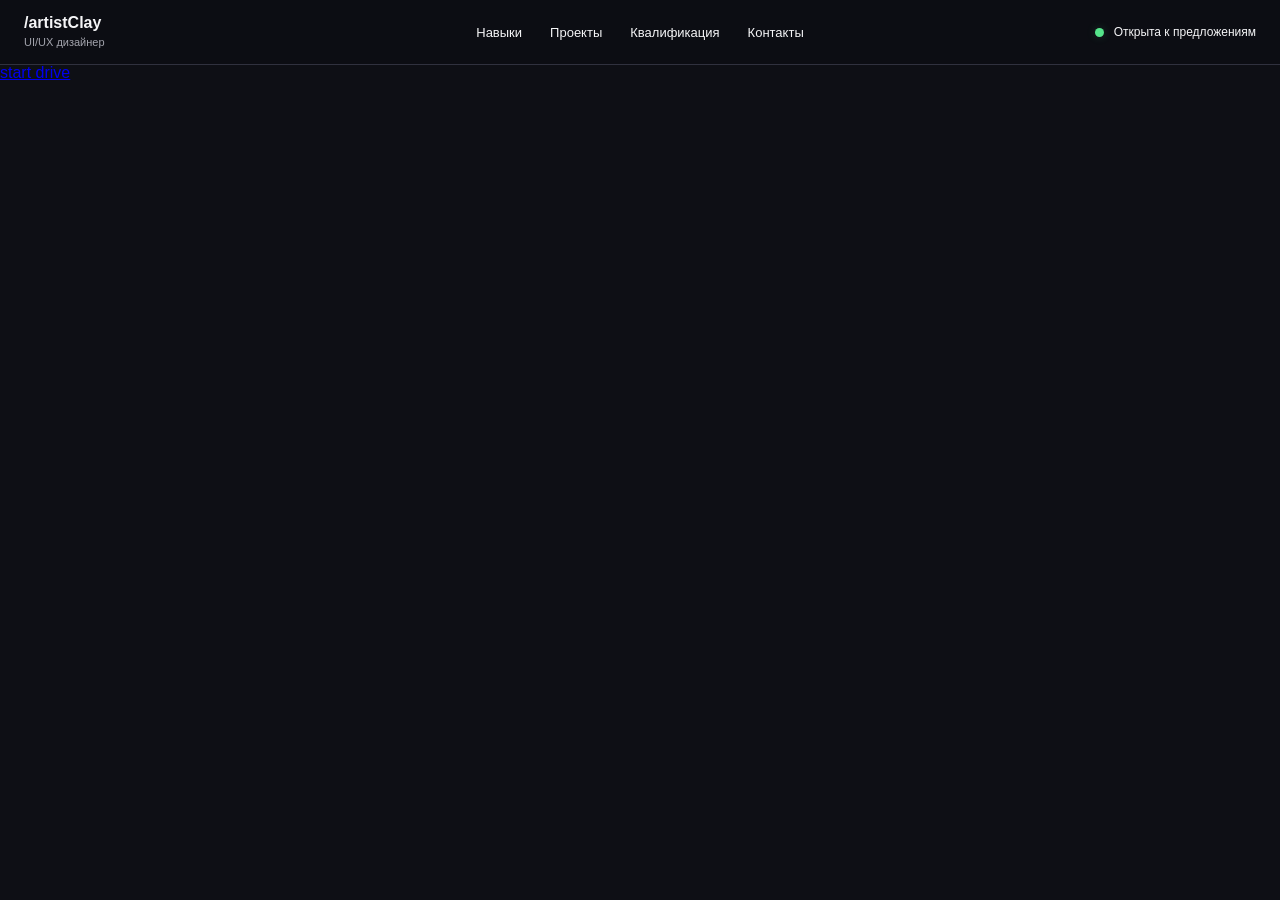
==== index.html @ c347454d "Add responsive header and mobile menu" ====
<!DOCTYPE html>
<html lang="en">

<head>
    <meta charset="UTF-8">
    <meta name="viewport" content="width=device-width, initial-scale=1.0">
    <title>Portfolio artistClay</title>
    <link rel="stylesheet" href="css/reset.css">
    <link rel="stylesheet" href="css/main.css">
    <link rel="stylesheet" href="css/header.css">
    <link rel="stylesheet" href="css/hero-section.css">
    <link rel="stylesheet" href="css/tools.css">
    <link rel="stylesheet" href="css/projects.css">
    <link rel="stylesheet" href="css/experience.css">
    <link rel="stylesheet" href="css/contacts.css">
</head>

<body>
    <!-- header -->
    <header class="header">
        <div class="header-inner">

            <!-- Логотип -->
            <a class="logo" href="#top">
                <span class="logo-name">/artistClay</span>
                <span class="logo-description">UI/UX дизайнер</span>
            </a>

            <!-- Desktop навигация -->
            <nav class="desktop-nav" aria-label="Основная навигация">
                <a href="#skills">Навыки</a>
                <a href="#projects">Проекты</a>
                <a href="#qualification">Квалификация</a>
                <a href="#contacts">Контакты</a>
            </nav>

            <!-- Desktop статус -->
            <div class="desktop-status">
                <span class="status-dot"></span>
                <span>Открыта к предложениям</span>
            </div>

            <!-- Mobile бургер -->
            <button class="menu-toggle" type="button" aria-controls="mobile-menu" aria-expanded="false"
                aria-label="Открыть меню">
                <span></span>
                <span></span>
                <span></span>
            </button>

        </div>
        <nav class="mobile-menu" id="mobile-menu">
            <div class="mobile-menu-content">

                <ul class="menu-links">
                    <li><a href="#skills">Навыки</a></li>
                    <li><a href="#projects">Проекты</a></li>
                    <li><a href="#qualification">Квалификация</a></li>
                    <li><a href="#contacts">Контакты</a></li>
                </ul>

                <div class="menu-footer">
                    <span class="status-dot"></span>
                    <span>Открыта к предложениям</span>
                </div>

            </div>
        </nav>
    </header>
    <main id="top">
        <section id="skills"></section>
        <section id="projects"></section>
        <section id="qualification"></section>
        <section id="contacts"></section>
    </main>

    <a href="./projects/start_drive.html">start drive</a>
    <script src="./index.js"></script>
</body>

</html>
---- css/main.css ----
:root {
  --bg: #0E0F15;
  --menu-bg: #131522;
  --text: #f5f5f7;
  --text-secondary: #a3a4ad;
  --border: #30313e;
  --green: #55e58b;
}

* {
  box-sizing: border-box;
}

html {
  scroll-behavior: smooth;
}

body {
  margin: 0;
  background: var(--bg);
  color: var(--text);
  font-family: Arial, Helvetica, sans-serif;
}
---- css/header.css ----
/* Mobile-first header. The open panel overlays the page without moving content. */
.header {
  position: relative;
  z-index: 100;
  margin: 8px;
  min-height: 54px;
  background: #0c0d13;
  border-bottom: 1px solid var(--border);
}

.header-inner {
  position: relative;
  z-index: 2;
  display: flex;
  flex-direction: row;
  justify-content: space-between;
  align-items: center;
  min-height: 54px;
  width: 100%;
  padding: 8px 20px;
}

.logo {
  display: flex;
  flex-direction: column;
  gap: 5px;
  color: var(--text);
  text-decoration: none;
}
.logo-name { font-size: 16px; font-weight: 700; line-height: 1; }
.logo-description { font-size: 11px; line-height: 1.2; color: var(--text-secondary); }

.menu-toggle {
  width: 32px;
  height: 32px;
  padding: 0;
  border: none;
  background: transparent;
  cursor: pointer;

  display: flex;
  flex-direction: column;
  align-items: center;
  justify-content: center;
  gap: 6px;
}

.menu-toggle span {
  display: block;
  flex-shrink: 0;
  width: 28px;
  height: 2px;
  background: var(--text-secondary);
  border-radius: 2px;

  transition:
    transform 0.3s ease,
    opacity 0.2s ease,
    background-color 0.3s ease;
}
.menu-toggle:focus-visible, .menu-links a:focus-visible, .logo:focus-visible {
  outline: 2px solid var(--green);
  outline-offset: 4px;
}

/* Panel starts behind the header row, so it looks like one rounded card. */
.mobile-menu {
  position: absolute;
  z-index: 1;
  top: -1px;
  left: -1px;
  width: calc(100% + 2px);
  padding: 82px 20px 20px;
  background: linear-gradient(135deg, #161827, #10111b);
  border: 1px solid var(--border);
  border-radius: 24px;
  box-shadow: 0 14px 36px rgba(0,0,0,.35);
}
.mobile-menu[hidden] { display: none; }
.header.is-open { background: transparent; border-color: transparent; }
.header.is-open .menu-toggle span { background: var(--text); }
.header.is-open .menu-toggle span:first-child { transform: translateY(8.5px) rotate(45deg); }
.header.is-open .menu-toggle span:nth-child(2) { opacity: 0; }
.header.is-open .menu-toggle span:last-child { transform: translateY(-8.5px) rotate(-45deg); }

.menu-links {
  display: flex;
  flex-direction: column;
  gap: 30px;
  margin: 0 0 30px;
  padding: 0;
  list-style: none;
}
.menu-links a {
  color: var(--text);
  text-decoration: none;
  font-size: 15px;
  font-weight: 500;
  line-height: 1.3;
  transition: color .2s ease;
}
.menu-links a:hover { color: var(--text-secondary); }
.menu-footer {
  border-top: 1px solid var(--border);
  padding-top: 22px;
  display: flex;
  align-items: center;
  gap: 12px;
  font-size: 13px;
  color: var(--text);
}
.status-dot {
  display: inline-block;
  flex-shrink: 0;
  width: 11px;
  height: 11px;
  background: var(--green);
  border-radius: 50%;
  box-shadow: 0 0 10px rgba(85,229,139,.2);
}

/* Плавное раскрытие меню */

.mobile-menu {
  display: grid;
  grid-template-rows: 0fr;
  padding-top: 0;
  padding-bottom: 0;
  opacity: 0;
  visibility: hidden;

  transition:
    grid-template-rows 0.3s ease,
    opacity 0.25s ease,
    padding 0.3s ease,
    visibility 0.3s;
}

/* Открытое меню */

.header.is-open .mobile-menu {
  grid-template-rows: 1fr;
  padding-top: 22px;
  padding-bottom: 20px;
  opacity: 1;
  visibility: visible;
}

/* Содержимое меню */

.mobile-menu-content {
  min-height: 0;
  overflow: hidden;
}

/* Шапка всегда занимает собственную высоту */
.header-inner {
  position: relative;
  min-height: 54px;
  flex-shrink: 0;
}

/* Закрытое меню */
.mobile-menu {
  display: grid;
  grid-template-rows: 0fr;
  padding: 0 20px;

  opacity: 0;
  visibility: hidden;

  transition:
    grid-template-rows 0.3s ease,
    padding 0.3s ease,
    opacity 0.25s ease,
    visibility 0.3s;
}

/* Открытое меню */
.header.is-open .mobile-menu {
  grid-template-rows: 1fr;
  padding: 82px 20px 20px;

  opacity: 1;
  visibility: visible;
}

/* Содержимое */
.mobile-menu-content {
  min-height: 0;
  overflow: hidden;
}

.header.is-open .menu-toggle span:first-child {
  transform: translateY(8px) rotate(45deg);
}

.header.is-open .menu-toggle span:nth-child(2) {
  opacity: 0;
}

.header.is-open .menu-toggle span:last-child {
  transform: translateY(-8px) rotate(-45deg);
}

/* Учитываем настройки доступности */

@media (prefers-reduced-motion: reduce) {
  .mobile-menu {
    transition: none;
  }
}
@media (prefers-reduced-motion: reduce) {
  .menu-toggle span, .menu-links a { transition: none; }
}
/* ==================================
   DESKTOP HEADER
================================== */

/* Скрываем desktop элементы на mobile */

.desktop-nav,
.desktop-status {
  display: none;
}

/* Desktop */

@media (min-width: 900px) {

  .header {
    margin: 0;
    min-height: 64px;
    background: #0c0d13;
    border: none;
    border-bottom: 1px solid var(--border);
    border-radius: 0;
  }

  .header-inner {
    display: grid;
    grid-template-columns: 1fr auto 1fr;
    align-items: center;

    width: 100%;
    min-height: 64px;
    padding: 12px 24px;
    gap: 24px;
  }

  /* Логотип */

  .logo {
    justify-self: start;
  }

  .logo-name {
    font-size: 16px;
  }

  .logo-description {
    font-size: 11px;
  }

  /* Навигация */

  .desktop-nav {
    display: flex;
    align-items: center;
    justify-content: center;
    gap: 28px;
  }

  .desktop-nav a {
    color: var(--text);
    text-decoration: none;
    font-size: 13px;
    font-weight: 400;
    white-space: nowrap;

    transition: color 0.2s ease;
  }

  .desktop-nav a:hover {
    color: var(--text-secondary);
  }

  /* Статус */

  .desktop-status {
    display: flex;
    align-items: center;
    justify-self: end;
    gap: 10px;

    font-size: 12px;
    color: var(--text);
    white-space: nowrap;
  }

  .desktop-status .status-dot {
    width: 9px;
    height: 9px;
  }

  /* Убираем мобильные элементы */

  .menu-toggle {
    display: none;
  }

  .header .mobile-menu {
    display: none;
  }

  /* Сохраняем desktop вид, даже
     если меню было открыто на mobile */

  .header.is-open {
    background: #0c0d13;
    border-radius: 0;
    border-bottom: 1px solid var(--border);
  }
}
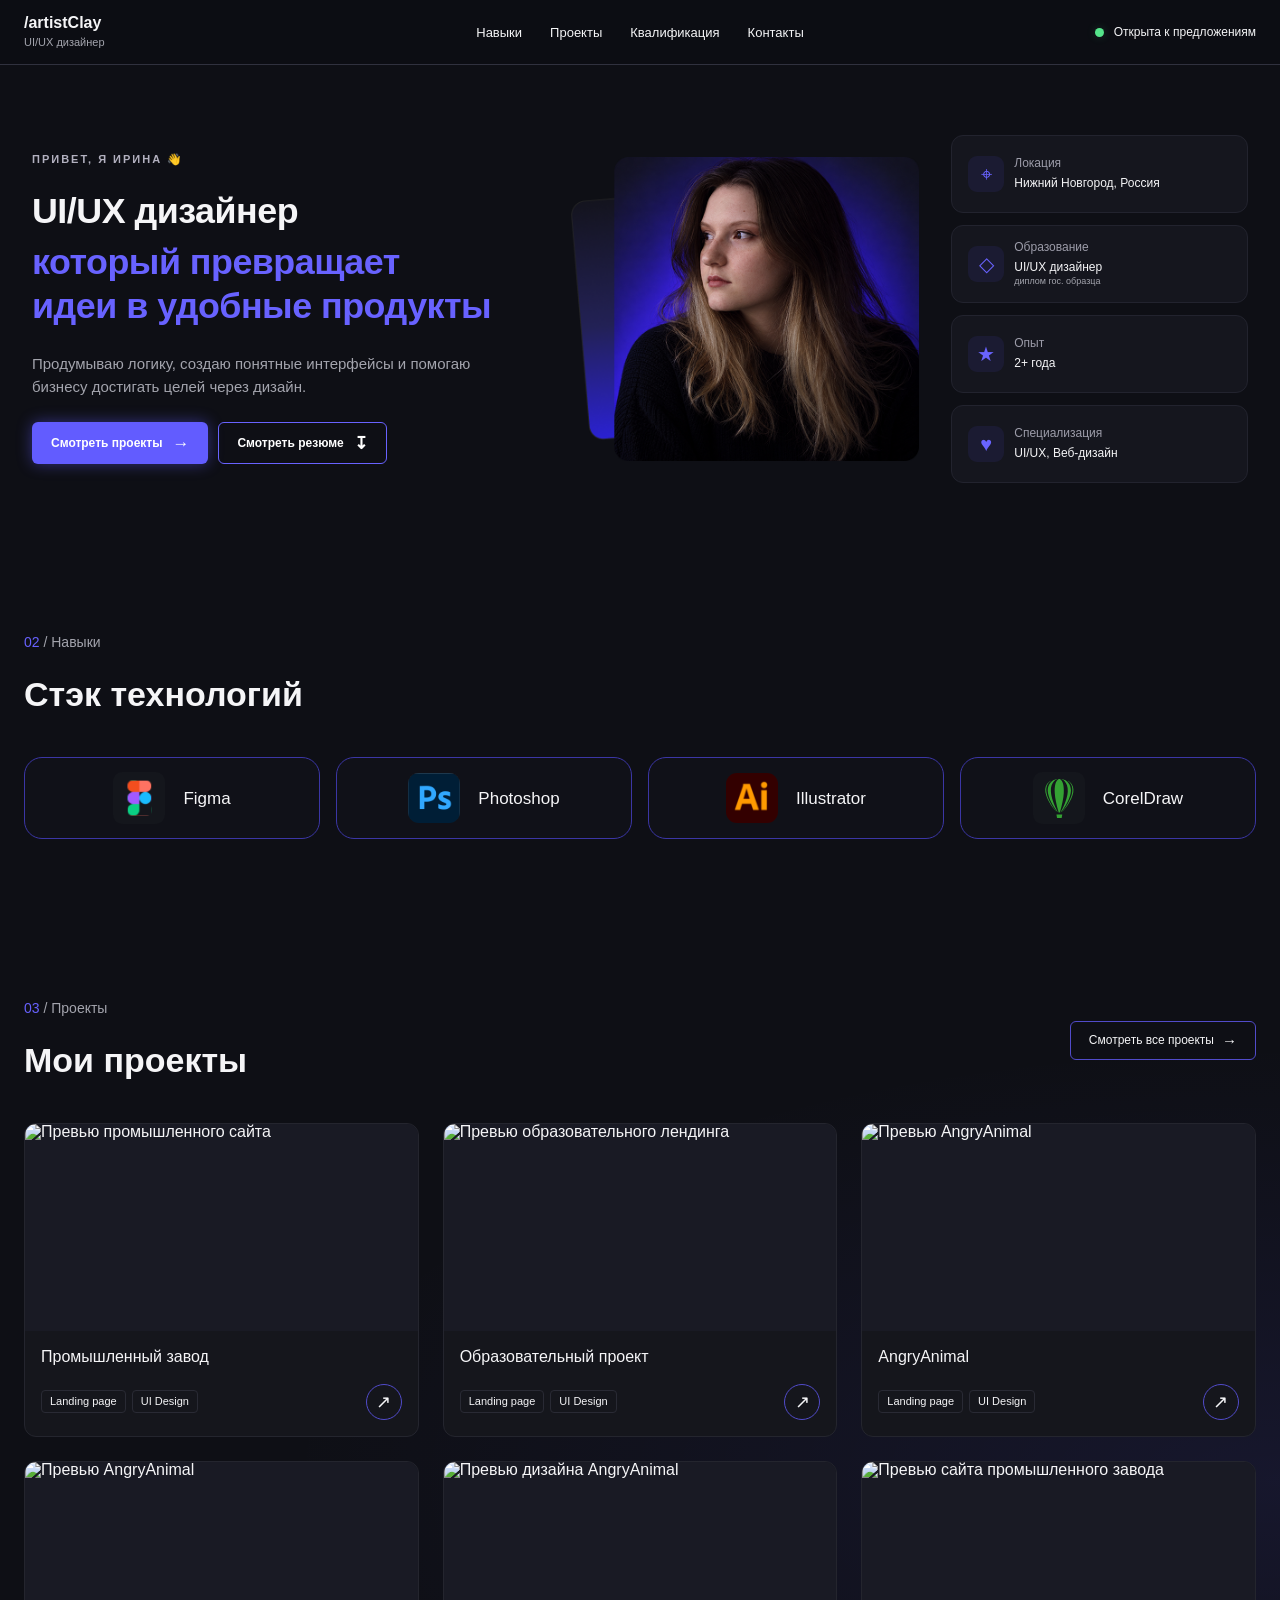
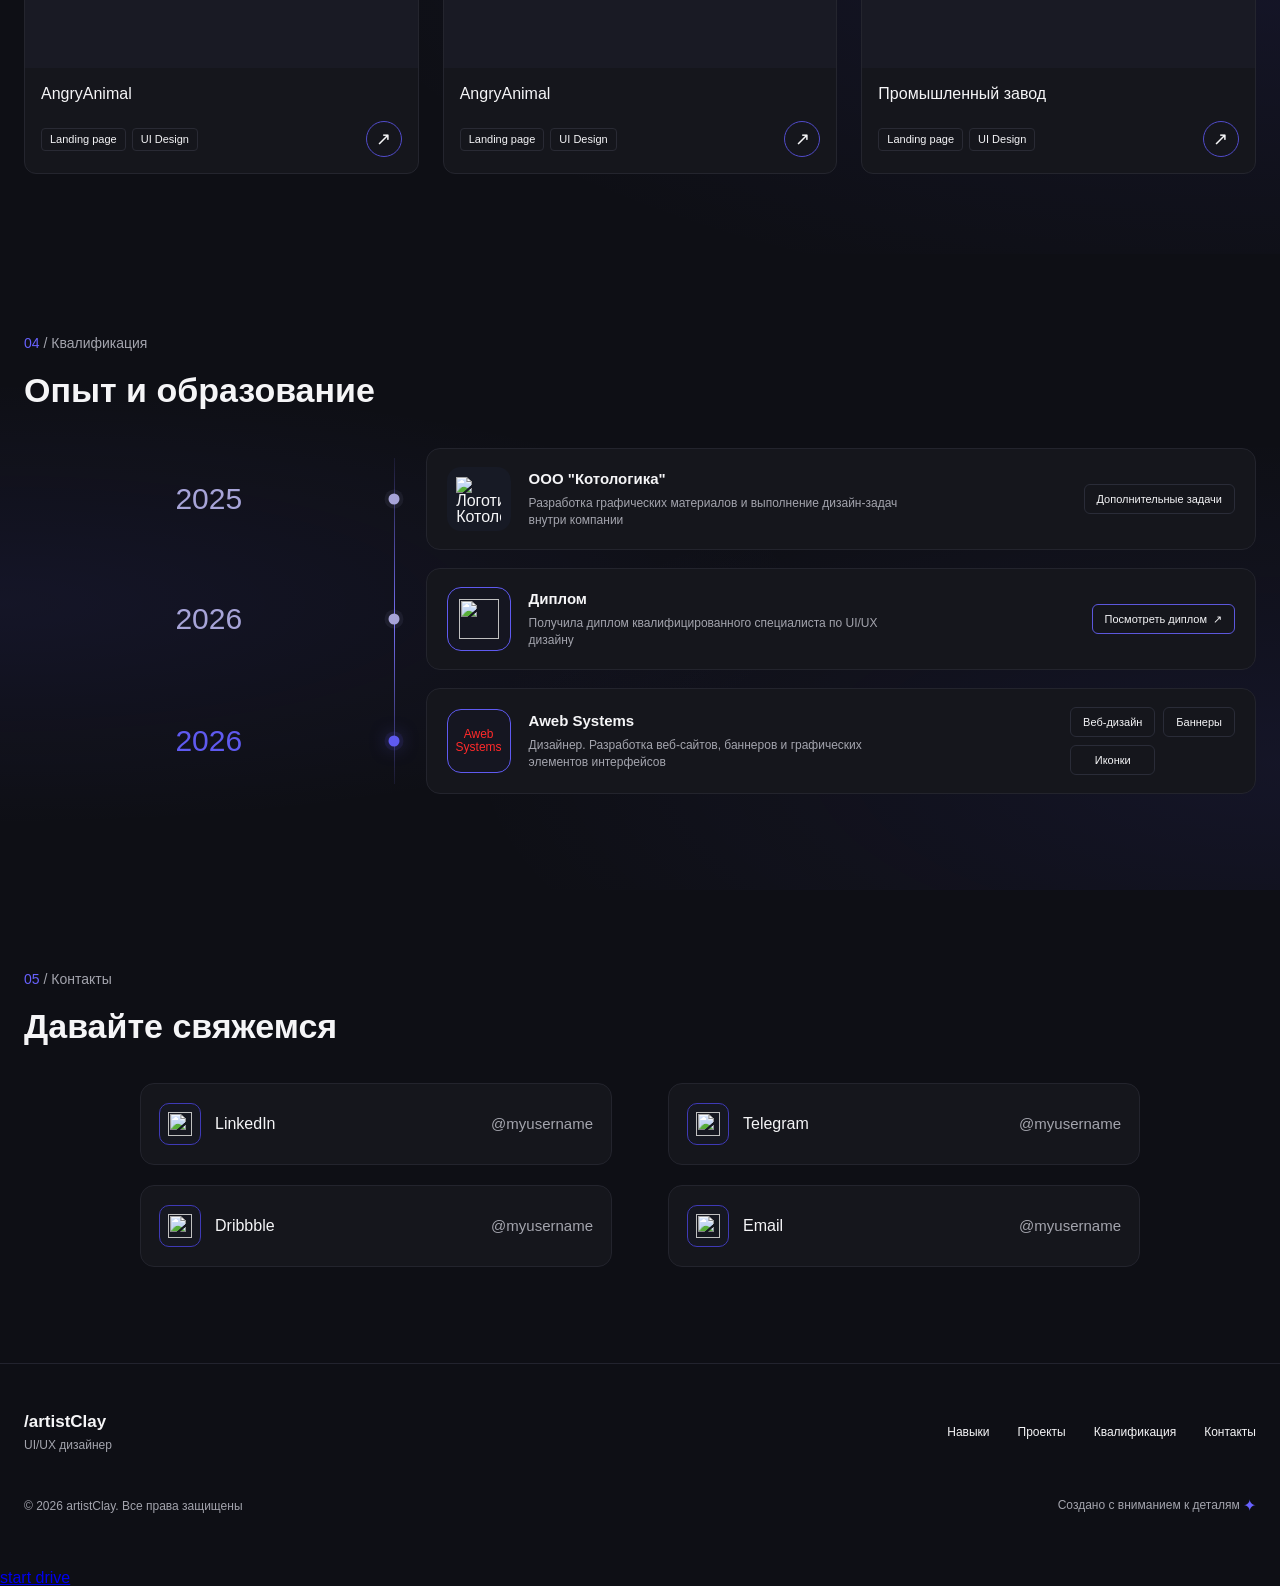
==== commit 0dc55c3d: "add working site" ====
--- a/index.html
+++ b/index.html
@@ -13,6 +13,7 @@
     <link rel="stylesheet" href="css/projects.css">
     <link rel="stylesheet" href="css/experience.css">
     <link rel="stylesheet" href="css/contacts.css">
+    <link rel="stylesheet" href="css/foter.css">
 </head>
 
 <body>
@@ -68,11 +69,449 @@
         </nav>
     </header>
     <main id="top">
-        <section id="skills"></section>
-        <section id="projects"></section>
-        <section id="qualification"></section>
-        <section id="contacts"></section>
+        <section class="hero" id="top">
+        <div class="hero__container">
+
+            <!-- Текстовая часть -->
+            <div class="hero__content">
+                <p class="hero__eyebrow">
+                    ПРИВЕТ, Я ИРИНА 👋
+                </p>
+
+                <h1 class="hero__title">
+                    UI/UX дизайнер
+                    <span>
+                        который превращает<br class="hero__desktop-break">
+                        идеи в удобные продукты
+                    </span>
+                </h1>
+
+                <p class="hero__description">
+                    Продумываю логику, создаю понятные интерфейсы
+                    и помогаю бизнесу достигать целей через дизайн.
+                </p>
+
+                <div class="hero__actions">
+                    <a class="hero__button hero__button--primary" href="#projects">
+                        Смотреть проекты
+                        <span aria-hidden="true">→</span>
+                    </a>
+
+                    <a class="hero__button hero__button--secondary" href="assets/resume.pdf" download>
+                        Смотреть резюме
+                        <span aria-hidden="true">↧</span>
+                    </a>
+                </div>
+            </div>
+
+            <!-- Фотография -->
+            <div class="hero__visual">
+                <img class="hero__photo" src="assets/img/portrait.png" alt="Портрет Ирины" width="386" height="337"
+                    fetchpriority="high">
+            </div>
+
+            <!-- Карточки -->
+            <div class="hero__info">
+
+                <div class="hero__info-card">
+                    <span class="hero__info-icon" aria-hidden="true">⌖</span>
+                    <div>
+                        <p class="hero__info-label">Локация</p>
+                        <p class="hero__info-value">Нижний Новгород, Россия</p>
+                    </div>
+                </div>
+
+                <div class="hero__info-card">
+                    <span class="hero__info-icon" aria-hidden="true">◇</span>
+                    <div>
+                        <p class="hero__info-label">Образование</p>
+                        <p class="hero__info-value">
+                            UI/UX дизайнер
+                            <small>диплом гос. образца</small>
+                        </p>
+                    </div>
+                </div>
+
+                <div class="hero__info-card">
+                    <span class="hero__info-icon" aria-hidden="true">★</span>
+                    <div>
+                        <p class="hero__info-label">Опыт</p>
+                        <p class="hero__info-value">2+ года</p>
+                    </div>
+                </div>
+
+                <div class="hero__info-card">
+                    <span class="hero__info-icon" aria-hidden="true">♥</span>
+                    <div>
+                        <p class="hero__info-label">Специализация</p>
+                        <p class="hero__info-value">UI/UX, Веб-дизайн</p>
+                    </div>
+                </div>
+
+            </div>
+        </div>
+    </section>
+
+    <section class="tools" id="skills">
+        <div class="tools__container">
+
+            <div class="tools__heading">
+                <p class="tools__eyebrow">
+                    <span>02</span> / Навыки
+                </p>
+
+                <h2 class="tools__title">
+                    Стэк технологий
+                </h2>
+            </div>
+
+            <div class="tools__grid">
+
+                <div class="tools__card">
+                    <img src="assets/img/figma.svg" alt="" width="40" height="40">
+                    <span>Figma</span>
+                </div>
+
+                <div class="tools__card">
+                    <img src="assets/img/photoshop.svg" alt="" width="40" height="40">
+                    <span>Photoshop</span>
+                </div>
+
+                <div class="tools__card">
+                    <img src="assets/img/illustrator.svg" alt="" width="40" height="40">
+                    <span>Illustrator</span>
+                </div>
+
+                <div class="tools__card">
+                    <img src="assets/img/coreldraw.svg" alt="" width="40" height="40">
+                    <span>CorelDraw</span>
+                </div>
+
+            </div>
+        </div>
+    </section>
+
+    <section class="projects" id="projects">
+        <div class="projects__container">
+
+            <div class="projects__heading">
+                <div>
+                    <p class="projects__eyebrow">
+                        <span>03</span> / Проекты
+                    </p>
+                    <h2 class="projects__title">Мои проекты</h2>
+                </div>
+
+                <a href="projects/index.html" class="projects__all">
+                    Смотреть все проекты
+                    <span aria-hidden="true">→</span>
+                </a>
+            </div>
+
+            <div class="projects__grid">
+
+                <!-- 1. Завод -->
+                <article class="project-card">
+                    <img class="project-card__image" src="assets/img/project-factory.webp"
+                        alt="Превью сайта промышленного завода" loading="lazy" width="600" height="320">
+                    <div class="project-card__body">
+                        <h3 class="project-card__title">Промышленный завод</h3>
+                        <div class="project-card__bottom">
+                            <div class="project-card__tags">
+                                <span>Landing page</span>
+                                <span>UI Design</span>
+                            </div>
+                            <a href="projects/factory.html" class="project-card__link"
+                                aria-label="Открыть проект Промышленный завод">
+                                <span aria-hidden="true">↗</span>
+                            </a>
+                        </div>
+                    </div>
+                </article>
+
+                <!-- 2. AngryAnimal -->
+                <article class="project-card">
+                    <img class="project-card__image" src="assets/img/project-angry.webp"
+                        alt="Превью дизайна AngryAnimal" loading="lazy" width="600" height="320">
+                    <div class="project-card__body">
+                        <h3 class="project-card__title">AngryAnimal</h3>
+                        <div class="project-card__bottom">
+                            <div class="project-card__tags">
+                                <span>Landing page</span>
+                                <span>UI Design</span>
+                            </div>
+                            <a href="projects/angry-animal.html" class="project-card__link"
+                                aria-label="Открыть проект AngryAnimal">
+                                <span aria-hidden="true">↗</span>
+                            </a>
+                        </div>
+                    </div>
+                </article>
+
+                <!-- 3. Завод -->
+                <article class="project-card">
+                    <img class="project-card__image" src="assets/img/project-factory.webp"
+                        alt="Превью промышленного сайта" loading="lazy" width="600" height="320">
+                    <div class="project-card__body">
+                        <h3 class="project-card__title">Промышленный завод</h3>
+                        <div class="project-card__bottom">
+                            <div class="project-card__tags">
+                                <span>Landing page</span>
+                                <span>UI Design</span>
+                            </div>
+                            <a href="projects/factory.html" class="project-card__link"
+                                aria-label="Открыть проект промышленного завода">
+                                <span aria-hidden="true">↗</span>
+                            </a>
+                        </div>
+                    </div>
+                </article>
+
+                <!-- 4. Образовательный проект -->
+                <article class="project-card">
+                    <img class="project-card__image" src="assets/img/project-education.webp"
+                        alt="Превью образовательного лендинга" loading="lazy" width="600" height="320">
+                    <div class="project-card__body">
+                        <h3 class="project-card__title">Образовательный проект</h3>
+                        <div class="project-card__bottom">
+                            <div class="project-card__tags">
+                                <span>Landing page</span>
+                                <span>UI Design</span>
+                            </div>
+                            <a href="projects/education.html" class="project-card__link"
+                                aria-label="Открыть образовательный проект">
+                                <span aria-hidden="true">↗</span>
+                            </a>
+                        </div>
+                    </div>
+                </article>
+
+                <!-- 5. AngryAnimal -->
+                <article class="project-card">
+                    <img class="project-card__image" src="assets/img/project-angry.webp" alt="Превью AngryAnimal"
+                        loading="lazy" width="600" height="320">
+                    <div class="project-card__body">
+                        <h3 class="project-card__title">AngryAnimal</h3>
+                        <div class="project-card__bottom">
+                            <div class="project-card__tags">
+                                <span>Landing page</span>
+                                <span>UI Design</span>
+                            </div>
+                            <a href="projects/angry-animal.html" class="project-card__link"
+                                aria-label="Открыть проект AngryAnimal">
+                                <span aria-hidden="true">↗</span>
+                            </a>
+                        </div>
+                    </div>
+                </article>
+
+                <!-- 6. AngryAnimal -->
+                <article class="project-card">
+                    <img class="project-card__image" src="assets/img/project-angry.webp" alt="Превью AngryAnimal"
+                        loading="lazy" width="600" height="320">
+                    <div class="project-card__body">
+                        <h3 class="project-card__title">AngryAnimal</h3>
+                        <div class="project-card__bottom">
+                            <div class="project-card__tags">
+                                <span>Landing page</span>
+                                <span>UI Design</span>
+                            </div>
+                            <a href="projects/angry-animal.html" class="project-card__link"
+                                aria-label="Открыть проект AngryAnimal">
+                                <span aria-hidden="true">↗</span>
+                            </a>
+                        </div>
+                    </div>
+                </article>
+
+            </div>
+        </div>
+    </section>
+    <section class="experience" id="qualification">
+        <div class="experience__container">
+            <div class="experience__heading">
+                <p class="experience__eyebrow">
+                    <span>04</span> / Квалификация
+                </p>
+                <h2 class="experience__title">Опыт и образование</h2>
+            </div>
+
+            <div class="experience__timeline">
+
+                <!-- 1 -->
+                <div class="experience-item">
+                    <div class="experience-item__year">2025</div>
+
+                    <article class="experience-card">
+                        <div class="experience-card__icon">
+                            <img src="assets/img/kotologika-logo.webp" alt="Логотип Котологика" width="56" height="56">
+                        </div>
+
+                        <div class="experience-card__content">
+                            <h3 class="experience-card__title">ООО "Котологика"</h3>
+                            <p class="experience-card__text">
+                                Разработка графических материалов
+                                и выполнение дизайн-задач внутри компании
+                            </p>
+                        </div>
+
+                        <div class="experience-card__actions">
+                            <span class="experience-card__chip">
+                                Дополнительные задачи
+                            </span>
+                        </div>
+                    </article>
+                </div>
+
+                <!-- 2 -->
+                <div class="experience-item">
+                    <div class="experience-item__year">2026</div>
+
+                    <article class="experience-card">
+                        <div class="experience-card__icon experience-card__icon--outline">
+                            <img src="assets/img/diploma-icon.svg" alt="" width="40" height="40">
+                        </div>
+
+                        <div class="experience-card__content">
+                            <h3 class="experience-card__title">Диплом</h3>
+                            <p class="experience-card__text">
+                                Получила диплом квалифицированного
+                                специалиста по UI/UX дизайну
+                            </p>
+                        </div>
+
+                        <div class="experience-card__actions">
+                            <a href="assets/diploma.pdf" class="experience-card__button" target="_blank" rel="noopener">
+                                Посмотреть диплом
+                                <span aria-hidden="true">↗</span>
+                            </a>
+                        </div>
+                    </article>
+                </div>
+
+                <!-- 3 -->
+                <div class="experience-item experience-item--active">
+                    <div class="experience-item__year">2026</div>
+
+                    <article class="experience-card">
+                        <div class="experience-card__icon experience-card__icon--outline">
+                            <div class="experience-card__logo-text">
+                                Aweb<br>Systems
+                            </div>
+                        </div>
+
+                        <div class="experience-card__content">
+                            <h3 class="experience-card__title">Aweb Systems</h3>
+                            <p class="experience-card__text">
+                                Дизайнер. Разработка веб-сайтов,
+                                баннеров и графических элементов интерфейсов
+                            </p>
+                        </div>
+
+                        <div class="experience-card__actions experience-card__actions--tags">
+                            <span class="experience-card__chip">Веб-дизайн</span>
+                            <span class="experience-card__chip">Баннеры</span>
+                            <span class="experience-card__chip">Иконки</span>
+                        </div>
+                    </article>
+                </div>
+
+            </div>
+        </div>
+    </section>
+    <section class="contacts" id="contacts">
+        <div class="contacts__container">
+            <div class="contacts__heading">
+                <p class="contacts__eyebrow">
+                    <span>05</span> / Контакты
+                </p>
+                <h2 class="contacts__title">Давайте свяжемся</h2>
+            </div>
+
+            <div class="contacts__grid">
+
+                <a class="contact-card" href="https://linkedin.com/in/myusername" target="_blank" rel="noopener">
+                    <div class="contact-card__icon">
+                        <img src="assets/img/linkedin.svg" alt="" width="24" height="24">
+                    </div>
+                    <div class="contact-card__content">
+                        <span class="contact-card__label">LinkedIn</span>
+                        <span class="contact-card__value">@myusername</span>
+                    </div>
+                </a>
+
+                <a class="contact-card" href="https://t.me/myusername" target="_blank" rel="noopener">
+                    <div class="contact-card__icon">
+                        <img src="assets/img/telegram.svg" alt="" width="24" height="24">
+                    </div>
+                    <div class="contact-card__content">
+                        <span class="contact-card__label">Telegram</span>
+                        <span class="contact-card__value">@myusername</span>
+                    </div>
+                </a>
+
+                <a class="contact-card" href="https://dribbble.com/myusername" target="_blank" rel="noopener">
+                    <div class="contact-card__icon">
+                        <img src="assets/img/dribbble.svg" alt="" width="24" height="24">
+                    </div>
+                    <div class="contact-card__content">
+                        <span class="contact-card__label">Dribbble</span>
+                        <span class="contact-card__value">@myusername</span>
+                    </div>
+                </a>
+
+                <a class="contact-card" href="mailto:hello@example.com">
+                    <div class="contact-card__icon">
+                        <img src="assets/img/email.svg" alt="" width="24" height="24">
+                    </div>
+                    <div class="contact-card__content">
+                        <span class="contact-card__label">Email</span>
+                        <span class="contact-card__value">@myusername</span>
+                    </div>
+                </a>
+
+            </div>
+        </div>
+    </section>
+
     </main>
+
+
+    
+    <footer class="footer">
+        <div class="footer__container">
+
+            <div class="footer__top">
+
+                <!-- Логотип -->
+                <a href="#top" class="footer__logo">
+                    <span class="footer__logo-name">/artistClay</span>
+                    <span class="footer__logo-description">UI/UX дизайнер</span>
+                </a>
+
+                <!-- Навигация -->
+                <nav class="footer__nav" aria-label="Навигация в футере">
+                    <a href="#skills">Навыки</a>
+                    <a href="#projects">Проекты</a>
+                    <a href="#qualification">Квалификация</a>
+                    <a href="#contacts">Контакты</a>
+                </nav>
+
+            </div>
+
+            <div class="footer__bottom">
+                <p class="footer__copyright">
+                    © 2026 artistClay. Все права защищены
+                </p>
+
+                <p class="footer__credit">
+                    Создано с вниманием к деталям
+                    <span aria-hidden="true">✦</span>
+                </p>
+            </div>
+
+        </div>
+    </footer>
 
     <a href="./projects/start_drive.html">start drive</a>
     <script src="./index.js"></script>
--- a/css/hero-section.css
+++ b/css/hero-section.css
@@ -0,0 +1,341 @@
+
+/* ================================
+   HERO — MOBILE FIRST
+================================ */
+
+.hero {
+  padding: 40px 16px 48px;
+  background: var(--bg);
+}
+
+.hero__container {
+  display: grid;
+  grid-template-columns: minmax(0, 1fr);
+  gap: 36px;
+
+  width: 100%;
+  max-width: 1440px;
+  margin: 0 auto;
+}
+
+.hero__content,
+.hero__visual,
+.hero__info {
+  min-width: 0;
+}
+
+/* ================================
+   TEXT
+================================ */
+
+.hero__eyebrow {
+  margin: 0 0 16px;
+
+  color: #b2b0bf;
+  font-size: 10px;
+  font-weight: 600;
+  letter-spacing: 2px;
+}
+
+.hero__title {
+  margin: 0;
+
+  color: var(--text);
+  font-size: clamp(25px, 6.5vw, 36px);
+  font-weight: 700;
+  line-height: 1.25;
+  letter-spacing: -0.5px;
+}
+
+.hero__title span {
+  display: block;
+  margin-top: 6px;
+  color: #6862ff;
+}
+
+.hero__desktop-break {
+  display: none;
+}
+
+.hero__description {
+  max-width: 440px;
+  margin: 18px 0 0;
+
+  color: var(--text-secondary);
+  font-size: 13px;
+  line-height: 1.5;
+}
+
+/* ================================
+   BUTTONS
+================================ */
+
+.hero__actions {
+  display: flex;
+  flex-wrap: wrap;
+  gap: 10px;
+  margin-top: 20px;
+}
+
+.hero__button {
+  display: inline-flex;
+  align-items: center;
+  justify-content: center;
+  gap: 10px;
+
+  min-height: 38px;
+  padding: 0 14px;
+
+  border: 1px solid transparent;
+  border-radius: 6px;
+
+  color: #fff;
+  text-decoration: none;
+  font-size: 11px;
+  font-weight: 600;
+  white-space: nowrap;
+
+  transition:
+    background-color 0.2s ease,
+    box-shadow 0.2s ease,
+    transform 0.2s ease;
+}
+
+.hero__button span {
+  font-size: 17px;
+  line-height: 1;
+}
+
+.hero__button--primary {
+  background: #625cff;
+  box-shadow: 0 0 15px rgba(98, 92, 255, 0.45);
+}
+
+.hero__button--primary:hover {
+  background: #7772ff;
+  transform: translateY(-2px);
+}
+
+.hero__button--secondary {
+  border-color: #6862ff;
+  background: transparent;
+}
+
+.hero__button--secondary:hover {
+  background: rgba(98, 92, 255, 0.12);
+}
+
+/* ================================
+   PHOTO
+================================ */
+
+.hero__visual {
+  display: flex;
+  justify-content: center;
+  align-items: center;
+
+  width: 100%;
+  margin: 0 auto;
+}
+
+/* PNG уже содержит всю композицию */
+
+.hero__photo {
+  display: block;
+
+  width: 100%;
+  max-width: 300px;
+  height: auto;
+
+  object-fit: contain;
+}
+
+/* ================================
+   INFO CARDS
+================================ */
+
+.hero__info {
+  display: grid;
+  grid-template-columns: repeat(2, minmax(0, 1fr));
+  gap: 10px;
+}
+
+.hero__info-card {
+  display: flex;
+  align-items: center;
+  gap: 10px;
+
+  min-width: 0;
+  min-height: 75px;
+  padding: 12px 10px;
+
+  background: #15161e;
+  border: 1px solid #22232e;
+  border-radius: 12px;
+}
+
+.hero__info-icon {
+  flex: 0 0 30px;
+
+  display: grid;
+  place-items: center;
+
+  width: 30px;
+  height: 30px;
+
+  border-radius: 9px;
+  background: #1b1b32;
+  color: #6963ff;
+  font-size: 20px;
+}
+
+.hero__info-label {
+  margin: 0 0 4px;
+
+  color: #9c9ca9;
+  font-size: 10px;
+  line-height: 1.2;
+}
+
+.hero__info-value {
+  margin: 0;
+
+  color: var(--text);
+  font-size: 10px;
+  font-weight: 500;
+  line-height: 1.4;
+  overflow-wrap: anywhere;
+}
+
+.hero__info-value small {
+  display: block;
+  color: var(--text-secondary);
+  font-size: 9px;
+  font-weight: 400;
+}
+
+/* ================================
+   TABLET
+================================ */
+
+@media (min-width: 600px) {
+  .hero {
+    padding: 60px 32px;
+  }
+
+  .hero__title {
+    font-size: 40px;
+  }
+
+  .hero__description {
+    font-size: 15px;
+  }
+
+  .hero__photo {
+    max-width: 350px;
+  }
+
+  .hero__info-card {
+    padding: 16px;
+  }
+
+  .hero__info-label,
+  .hero__info-value {
+    font-size: 12px;
+  }
+}
+
+/* ================================
+   DESKTOP
+================================ */
+
+@media (min-width: 1100px) {
+  .hero {
+    padding: 70px 32px;
+  }
+
+  .hero__container {
+    grid-template-columns:
+      minmax(0, 1.45fr)
+      minmax(0, 1fr)
+      minmax(0, 0.85fr);
+
+    align-items: center;
+    gap: clamp(20px, 2.5vw, 48px);
+  }
+
+  /* Text */
+
+  .hero__eyebrow {
+    margin-bottom: 24px;
+    font-size: 11px;
+  }
+
+  .hero__title {
+    font-size: clamp(30px, 2.8vw, 44px);
+  }
+
+  .hero__desktop-break {
+    display: initial;
+  }
+
+  .hero__description {
+    margin-top: 24px;
+    font-size: 15px;
+  }
+
+  .hero__actions {
+    margin-top: 24px;
+  }
+
+  .hero__button {
+    min-height: 42px;
+    padding: 0 18px;
+    font-size: 12px;
+  }
+
+  /* Photo */
+
+  .hero__visual {
+    width: 100%;
+  }
+
+  .hero__photo {
+    width: 100%;
+    max-width: 386px;
+    height: auto;
+  }
+
+  /* Info */
+
+  .hero__info {
+    grid-template-columns: 1fr;
+    gap: 12px;
+  }
+
+  .hero__info-card {
+    min-height: 78px;
+    padding: 14px 16px;
+  }
+
+  .hero__info-icon {
+    flex-basis: 36px;
+    width: 36px;
+    height: 36px;
+  }
+
+  .hero__info-label,
+  .hero__info-value {
+    font-size: 12px;
+  }
+}
+
+/* ================================
+   REDUCED MOTION
+================================ */
+
+@media (prefers-reduced-motion: reduce) {
+  .hero__button {
+    transition: none;
+  }
+}
--- a/css/tools.css
+++ b/css/tools.css
@@ -0,0 +1,156 @@
+
+/* ==================================
+   TOOLS — MOBILE FIRST
+================================== */
+
+.tools {
+  position: relative;
+  padding: 40px 8px 48px;
+  background: var(--bg);
+}
+
+.tools__container {
+  width: 100%;
+  max-width: 1440px;
+  margin: 0 auto;
+}
+
+/* HEADING */
+
+.tools__heading {
+  margin-bottom: 24px;
+}
+
+.tools__eyebrow {
+  margin: 0 0 8px;
+  color: var(--text-secondary);
+  font-size: 11px;
+  line-height: 1.4;
+}
+
+.tools__eyebrow span {
+  color: #6862ff;
+}
+
+.tools__title {
+  margin: 0;
+  color: var(--text);
+  font-size: 22px;
+  font-weight: 600;
+  line-height: 1.25;
+}
+
+/* CARDS */
+
+.tools__grid {
+  display: grid;
+  grid-template-columns: repeat(2, minmax(0, 1fr));
+  gap: 8px;
+}
+
+.tools__card {
+  min-width: 0;
+  min-height: 60px;
+  padding: 10px 12px;
+
+  display: flex;
+  align-items: center;
+  justify-content: center;
+  gap: 12px;
+
+  border: 1px solid #3b36a5;
+  border-radius: 14px;
+
+  background: #101118;
+  color: var(--text);
+  font-size: 12px;
+  font-weight: 500;
+
+  transition:
+    border-color 0.2s ease,
+    box-shadow 0.2s ease,
+    transform 0.2s ease;
+}
+
+.tools__card img {
+  display: block;
+  flex-shrink: 0;
+  width: 40px;
+  height: 40px;
+  object-fit: contain;
+}
+
+.tools__card:hover {
+  border-color: #6862ff;
+  box-shadow: 0 0 18px rgba(104, 98, 255, 0.13);
+  transform: translateY(-2px);
+}
+
+/* TABLET */
+
+@media (min-width: 600px) {
+  .tools {
+    padding: 64px 32px;
+  }
+
+  .tools__title {
+    font-size: 28px;
+  }
+
+  .tools__grid {
+    gap: 12px;
+  }
+
+  .tools__card {
+    min-height: 72px;
+    font-size: 15px;
+  }
+}
+
+/* DESKTOP */
+
+@media (min-width: 960px) {
+  .tools {
+    padding: 80px 24px;
+  }
+
+  .tools__heading {
+    margin-bottom: 42px;
+  }
+
+  .tools__eyebrow {
+    font-size: 14px;
+    margin-bottom: 20px;
+  }
+
+  .tools__title {
+    font-size: 34px;
+  }
+
+  .tools__grid {
+    grid-template-columns: repeat(4, minmax(0, 1fr));
+    gap: 16px;
+  }
+
+  .tools__card {
+    min-height: 82px;
+    padding: 14px 18px;
+    gap: 18px;
+
+    font-size: 17px;
+    border-radius: 18px;
+  }
+
+  .tools__card img {
+    width: 52px;
+    height: 52px;
+  }
+}
+
+/* REDUCED MOTION */
+
+@media (prefers-reduced-motion: reduce) {
+  .tools__card {
+    transition: none;
+  }
+}
--- a/css/projects.css
+++ b/css/projects.css
@@ -0,0 +1,318 @@
+
+/* ==================================
+   PROJECTS — MOBILE FIRST
+================================== */
+
+.projects {
+  position: relative;
+  padding: 48px 16px 56px;
+  background:
+    radial-gradient(
+      ellipse at 100% 60%,
+      rgba(98, 92, 255, 0.1),
+      transparent 55%
+    ),
+    var(--bg);
+}
+
+.projects__container {
+  width: 100%;
+  max-width: 1440px;
+  margin: 0 auto;
+}
+
+/* HEADING */
+
+.projects__heading {
+  display: flex;
+  align-items: center;
+  justify-content: space-between;
+  gap: 12px;
+  margin-bottom: 28px;
+}
+
+.projects__eyebrow {
+  margin: 0 0 10px;
+  color: var(--text-secondary);
+  font-size: 11px;
+  line-height: 1.4;
+}
+
+.projects__eyebrow span {
+  color: #6862ff;
+}
+
+.projects__title {
+  margin: 0;
+  color: var(--text);
+  font-size: 22px;
+  font-weight: 600;
+  line-height: 1.25;
+}
+
+/* ALL PROJECTS BUTTON */
+
+.projects__all {
+  display: inline-flex;
+  align-items: center;
+  justify-content: center;
+  gap: 8px;
+  flex-shrink: 0;
+
+  padding: 8px 12px;
+
+  color: var(--text);
+  border: 1px solid #514bca;
+  border-radius: 6px;
+
+  text-decoration: none;
+  font-size: 9px;
+  font-weight: 500;
+  white-space: nowrap;
+
+  transition:
+    background-color 0.2s ease,
+    border-color 0.2s ease;
+}
+
+.projects__all span {
+  font-size: 15px;
+  line-height: 1;
+}
+
+.projects__all:hover {
+  background: rgba(98, 92, 255, 0.12);
+  border-color: #7772ff;
+}
+
+/* PROJECTS GRID */
+
+.projects__grid {
+  display: grid;
+  grid-template-columns: minmax(0, 1fr);
+  gap: 14px;
+
+  max-width: 420px;
+  margin: 0 auto;
+}
+
+/* PROJECT CARD */
+
+.project-card {
+  min-width: 0;
+  overflow: hidden;
+
+  background: #15161c;
+  border: 1px solid #24252e;
+  border-radius: 12px;
+
+  transition:
+    border-color 0.2s ease,
+    transform 0.2s ease;
+}
+
+.project-card:hover {
+  border-color: #514bca;
+  transform: translateY(-3px);
+}
+
+/* IMAGE */
+
+.project-card__image {
+  display: block;
+  width: 100%;
+  height: auto;
+  aspect-ratio: 1.9 / 1;
+  object-fit: cover;
+  background: #191a24;
+}
+
+/* CARD CONTENT */
+
+.project-card__body {
+  padding: 12px 14px 14px;
+}
+
+.project-card__title {
+  margin: 0 0 16px;
+
+  color: var(--text);
+  font-size: 14px;
+  font-weight: 500;
+  line-height: 1.3;
+}
+
+/* TAGS + ARROW */
+
+.project-card__bottom {
+  display: flex;
+  align-items: center;
+  justify-content: space-between;
+  gap: 8px;
+}
+
+.project-card__tags {
+  display: flex;
+  flex-wrap: wrap;
+  gap: 6px;
+  min-width: 0;
+}
+
+.project-card__tags span {
+  padding: 5px 8px;
+
+  border: 1px solid #292a34;
+  border-radius: 4px;
+
+  color: var(--text);
+  font-size: 10px;
+  line-height: 1;
+  white-space: nowrap;
+}
+
+/* ARROW BUTTON */
+
+.project-card__link {
+  display: grid;
+  place-items: center;
+  flex-shrink: 0;
+
+  width: 32px;
+  height: 32px;
+
+  border: 1px solid #514bca;
+  border-radius: 50%;
+
+  color: var(--text);
+  text-decoration: none;
+  font-size: 18px;
+
+  transition:
+    background-color 0.2s ease,
+    transform 0.2s ease;
+}
+
+.project-card__link:hover {
+  background: #625cff;
+  transform: rotate(45deg);
+}
+
+/* MOBILE: ONLY 3 PROJECTS */
+
+.project-card:nth-child(n + 4) {
+  display: none;
+}
+
+/* ==================================
+   TABLET
+================================== */
+
+@media (min-width: 600px) {
+  .projects {
+    padding: 64px 32px;
+  }
+
+  .projects__title {
+    font-size: 28px;
+  }
+
+  .projects__all {
+    font-size: 11px;
+    padding: 10px 16px;
+  }
+
+  .projects__grid {
+    max-width: none;
+    grid-template-columns: repeat(2, minmax(0, 1fr));
+    gap: 16px;
+  }
+    .project-card:nth-child(4) {
+    display: block;
+  }
+
+  .project-card__title {
+    font-size: 15px;
+  }
+}
+
+/* ==================================
+   DESKTOP
+================================== */
+
+@media (min-width: 960px) {
+  .projects {
+    padding: 80px 24px;
+  }
+
+  .projects__heading {
+    margin-bottom: 42px;
+  }
+
+  .projects__eyebrow {
+    margin-bottom: 20px;
+    font-size: 14px;
+  }
+
+  .projects__title {
+    font-size: 34px;
+  }
+
+  .projects__all {
+    padding: 11px 18px;
+    font-size: 12px;
+  }
+
+  .projects__grid {
+    grid-template-columns: repeat(3, minmax(0, 1fr));
+    gap: 24px;
+  }
+
+  /* Show all six cards */
+  .project-card:nth-child(n + 4) {
+    display: block;
+  }
+
+  /* Visual order from desktop mockup */
+  .project-card:nth-child(1) {
+    order: 2;
+  }
+
+  .project-card:nth-child(2) {
+    order: 1;
+  }
+
+  .project-card__body {
+    padding: 16px;
+  }
+
+  .project-card__title {
+    font-size: 16px;
+  }
+
+  .project-card__tags span {
+    font-size: 11px;
+  }
+
+  .project-card__link {
+    width: 36px;
+    height: 36px;
+  }
+}
+
+/* ==================================
+   ACCESSIBILITY
+================================== */
+
+.projects__all:focus-visible,
+.project-card__link:focus-visible {
+  outline: 2px solid #8b86ff;
+  outline-offset: 4px;
+}
+
+@media (prefers-reduced-motion: reduce) {
+  .project-card,
+  .project-card__link,
+  .projects__all {
+    transition: none;
+  }
+}
--- a/css/experience.css
+++ b/css/experience.css
@@ -0,0 +1,367 @@
+/* ==================================
+   EXPERIENCE / QUALIFICATION
+================================== */
+
+.experience {
+    position: relative;
+    padding: 48px 16px 56px;
+    background:
+        radial-gradient(ellipse at 0% 55%,
+            rgba(98, 92, 255, 0.08),
+            transparent 45%),
+        radial-gradient(ellipse at 100% 80%,
+            rgba(98, 92, 255, 0.08),
+            transparent 45%),
+        var(--bg);
+}
+
+.experience__container {
+    width: 100%;
+    max-width: 1440px;
+    margin: 0 auto;
+}
+
+.experience__heading {
+    margin-bottom: 28px;
+}
+
+.experience__eyebrow {
+    margin: 0 0 10px;
+    color: var(--text-secondary);
+    font-size: 11px;
+    line-height: 1.4;
+}
+
+.experience__eyebrow span {
+    color: #6862ff;
+}
+
+.experience__title {
+    margin: 0;
+    color: var(--text);
+    font-size: 22px;
+    font-weight: 600;
+    line-height: 1.2;
+}
+
+/* MOBILE STACK */
+
+.experience__timeline {
+    display: flex;
+    flex-direction: column;
+    gap: 18px;
+}
+
+.experience-item {
+    position: relative;
+}
+
+.experience-item__year {
+    display: inline-flex;
+    align-items: center;
+    justify-content: center;
+
+    min-width: 48px;
+    height: 24px;
+    padding: 0 10px;
+    margin: 0 0 10px 8px;
+
+    border: 1px solid #4e49bd;
+    border-radius: 999px;
+    background: #10131d;
+
+    color: var(--text);
+    font-size: 11px;
+    font-weight: 600;
+}
+
+/* CARD */
+
+.experience-card {
+    display: grid;
+    grid-template-columns: 56px minmax(0, 1fr);
+    gap: 14px;
+
+    padding: 14px;
+    background: #15161c;
+    border: 1px solid #23242d;
+    border-radius: 14px;
+}
+
+.experience-card__icon {
+    width: 56px;
+    height: 56px;
+    border-radius: 14px;
+    background: #171a25;
+
+    display: grid;
+    place-items: center;
+    overflow: hidden;
+}
+
+.experience-card__icon--outline {
+    border: 1px solid #5f5af0;
+    background: rgba(22, 23, 34, 0.95);
+}
+
+.experience-card__icon img {
+    display: block;
+    max-width: 70%;
+    max-height: 70%;
+    object-fit: contain;
+}
+
+.experience-card__logo-text {
+    color: #ff2a2a;
+    font-size: 12px;
+    line-height: 1.1;
+    text-align: center;
+    font-weight: 500;
+}
+
+.experience-card__content {
+    min-width: 0;
+}
+
+.experience-card__title {
+    margin: 0 0 8px;
+    color: var(--text);
+    font-size: 13px;
+    font-weight: 600;
+    line-height: 1.3;
+}
+
+.experience-card__text {
+    margin: 0;
+    color: var(--text-secondary);
+    font-size: 11px;
+    line-height: 1.45;
+}
+
+.experience-card__actions {
+    grid-column: 1 / -1;
+
+    display: flex;
+    flex-wrap: wrap;
+    gap: 8px;
+    margin-top: 4px;
+}
+
+.experience-card__actions--tags {
+    margin-top: 2px;
+}
+
+.experience-card__chip,
+.experience-card__button {
+    display: inline-flex;
+    align-items: center;
+    justify-content: center;
+    gap: 6px;
+
+    min-height: 28px;
+    padding: 0 10px;
+
+    border: 1px solid #2a2c38;
+    border-radius: 6px;
+    background: #15161c;
+
+    color: var(--text);
+    font-size: 10px;
+    line-height: 1;
+    text-decoration: none;
+    white-space: nowrap;
+}
+
+.experience-card__button {
+    border-color: #5c57dc;
+    transition:
+        background-color 0.2s ease,
+        border-color 0.2s ease;
+}
+
+.experience-card__button:hover {
+    background: rgba(98, 92, 255, 0.12);
+    border-color: #7c76ff;
+}
+
+/* TABLET */
+
+@media (min-width: 600px) {
+    .experience {
+        padding: 64px 32px;
+    }
+
+    .experience__title {
+        font-size: 28px;
+    }
+
+    .experience-card {
+        grid-template-columns: 64px minmax(0, 1fr);
+        gap: 16px;
+        padding: 18px;
+    }
+
+    .experience-card__icon {
+        width: 64px;
+        height: 64px;
+    }
+
+    .experience-card__title {
+        font-size: 14px;
+    }
+
+    .experience-card__text {
+        font-size: 12px;
+    }
+
+    .experience-card__chip,
+    .experience-card__button {
+        font-size: 11px;
+    }
+}
+
+/* DESKTOP TIMELINE */
+
+@media (min-width: 1024px) {
+    .experience {
+        padding: 80px 24px 96px;
+    }
+
+    .experience__heading {
+        margin-bottom: 38px;
+    }
+
+    .experience__eyebrow {
+        margin-bottom: 16px;
+        font-size: 14px;
+    }
+
+    .experience__title {
+        font-size: 34px;
+    }
+
+    .experience__timeline {
+        position: relative;
+        display: flex;
+        flex-direction: column;
+        gap: 18px;
+
+        padding-left: 0;
+    }
+
+    .experience__timeline::before {
+        content: "";
+        position: absolute;
+        top: 10px;
+        bottom: 10px;
+        left: 30%;
+
+        width: 1px;
+        background: linear-gradient(to bottom,
+                rgba(122, 116, 255, 0.1),
+                rgba(122, 116, 255, 0.95),
+                rgba(122, 116, 255, 0.1));
+    }
+
+    .experience-item {
+        display: grid;
+        grid-template-columns: 30% minmax(0, 1fr);
+        align-items: center;
+        gap: 32px;
+    }
+
+    .experience-item__year {
+        position: relative;
+        display: flex;
+        align-items: center;
+        justify-content: center;
+
+        margin: 0;
+        padding: 0;
+        border: none;
+        background: transparent;
+
+        color: #a7a4d8;
+        font-size: 30px;
+        font-weight: 500;
+    }
+
+    .experience-item__year::after {
+        content: "";
+        position: absolute;
+        top: 50%;
+        right: 0;
+        transform: translate(50%, -50%);
+
+        width: 11px;
+        height: 11px;
+        border-radius: 50%;
+        background: #a7a4d8;
+        box-shadow: 0 0 0 4px rgba(167, 164, 216, 0.08);
+    }
+
+    .experience-item--active .experience-item__year {
+        color: #5f5af0;
+    }
+
+    .experience-item--active .experience-item__year::after {
+        background: #5f5af0;
+        box-shadow:
+            0 0 0 4px rgba(95, 90, 240, 0.1),
+            0 0 18px rgba(95, 90, 240, 0.55);
+    }
+
+    .experience-card {
+        grid-template-columns: 64px minmax(0, 1fr) auto;
+        align-items: center;
+        gap: 18px;
+
+        min-height: 90px;
+        padding: 18px 20px;
+        border-radius: 14px;
+    }
+
+    .experience-card__actions {
+        grid-column: auto;
+        justify-content: flex-end;
+        align-items: center;
+        margin-top: 0;
+    }
+
+    .experience-card__actions--tags {
+        display: grid;
+        grid-template-columns: repeat(2, auto);
+        gap: 8px;
+        justify-content: end;
+    }
+
+    .experience-card__title {
+        font-size: 15px;
+        margin-bottom: 6px;
+    }
+
+    .experience-card__text {
+        max-width: 380px;
+        font-size: 12px;
+    }
+
+    .experience-card__chip,
+    .experience-card__button {
+        min-height: 30px;
+        padding: 0 12px;
+        font-size: 11px;
+    }
+}
+
+/* FOCUS / MOTION */
+
+.experience-card__button:focus-visible {
+    outline: 2px solid #8b86ff;
+    outline-offset: 3px;
+}
+
+@media (prefers-reduced-motion: reduce) {
+    .experience-card__button {
+        transition: none;
+    }
+}
--- a/css/contacts.css
+++ b/css/contacts.css
@@ -0,0 +1,189 @@
+/* ==================================
+   CONTACTS
+================================== */
+
+.contacts {
+  position: relative;
+  padding: 48px 16px 56px;
+}
+
+.contacts__container {
+  width: 100%;
+  max-width: 1440px;
+  margin: 0 auto;
+}
+
+.contacts__heading {
+  margin-bottom: 26px;
+}
+
+.contacts__eyebrow {
+  margin: 0 0 10px;
+  color: var(--text-secondary);
+  font-size: 11px;
+  line-height: 1.4;
+}
+
+.contacts__eyebrow span {
+  color: #6862ff;
+}
+
+.contacts__title {
+  margin: 0;
+  color: var(--text);
+  font-size: 22px;
+  font-weight: 600;
+  line-height: 1.2;
+}
+
+/* GRID */
+
+.contacts__grid {
+  display: grid;
+  grid-template-columns: 1fr;
+  gap: 14px;
+}
+
+/* CARD */
+
+.contact-card {
+  display: flex;
+  align-items: center;
+  gap: 14px;
+
+  min-height: 70px;
+  padding: 14px 16px;
+
+  background: #15161c;
+  border: 1px solid #23242d;
+  border-radius: 14px;
+
+  text-decoration: none;
+  transition:
+    border-color 0.2s ease,
+    transform 0.2s ease,
+    background-color 0.2s ease;
+}
+
+.contact-card:hover {
+  border-color: #5e59f2;
+  background: #181923;
+  transform: translateY(-2px);
+}
+
+.contact-card__icon {
+  flex: 0 0 42px;
+
+  width: 42px;
+  height: 42px;
+
+  display: grid;
+  place-items: center;
+
+  border: 1px solid #3f3ab7;
+  border-radius: 10px;
+  background: #161821;
+}
+
+.contact-card__icon img {
+  display: block;
+  width: 24px;
+  height: 24px;
+  object-fit: contain;
+}
+
+.contact-card__content {
+  min-width: 0;
+  flex: 1;
+
+  display: flex;
+  align-items: center;
+  justify-content: space-between;
+  gap: 12px;
+}
+
+.contact-card__label {
+  color: var(--text);
+  font-size: 15px;
+  font-weight: 500;
+  line-height: 1.2;
+}
+
+.contact-card__value {
+  color: var(--text-secondary);
+  font-size: 14px;
+  line-height: 1.2;
+  text-align: right;
+  white-space: nowrap;
+}
+
+/* TABLET */
+
+@media (min-width: 600px) {
+  .contacts {
+    padding: 64px 32px;
+  }
+
+  .contacts__title {
+    font-size: 28px;
+  }
+
+  .contact-card {
+    min-height: 78px;
+    padding: 16px 18px;
+  }
+}
+
+/* DESKTOP */
+
+@media (min-width: 960px) {
+  .contacts {
+    padding: 80px 24px 96px;
+  }
+
+  .contacts__heading {
+    margin-bottom: 36px;
+  }
+
+  .contacts__eyebrow {
+    margin-bottom: 16px;
+    font-size: 14px;
+  }
+
+  .contacts__title {
+    font-size: 34px;
+  }
+
+  .contacts__grid {
+    grid-template-columns: repeat(2, minmax(0, 1fr));
+    gap: 20px 56px;
+    max-width: 1000px;
+    margin: 0 auto;
+  }
+
+  .contact-card {
+    min-height: 82px;
+    padding: 16px 18px;
+  }
+
+  .contact-card__label {
+    font-size: 16px;
+  }
+
+  .contact-card__value {
+    font-size: 15px;
+  }
+}
+
+/* FOCUS / ACCESSIBILITY */
+
+.contact-card:focus-visible {
+  outline: 2px solid #8b86ff;
+  outline-offset: 4px;
+}
+
+@media (prefers-reduced-motion: reduce) {
+  .contact-card {
+    transition: none;
+  }
+}
--- a/css/foter.css
+++ b/css/foter.css
@@ -0,0 +1,196 @@
+
+/* ==================================
+   FOOTER — MOBILE FIRST
+================================== */
+
+.footer {
+  position: relative;
+  padding: 0 16px 36px;
+
+  background:
+    var(--bg);
+    
+  /* Линия сверху футера */
+  border-top: 1px solid #22232e;
+  padding-top: 28px;
+}
+
+.footer__container {
+  width: 100%;
+  max-width: 1440px;
+  margin: 0 auto;
+
+}
+
+/* ================================
+   TOP
+================================ */
+
+.footer__top {
+  display: flex;
+  align-items: flex-start;
+  justify-content: space-between;
+  gap: 20px;
+}
+
+/* LOGO */
+
+.footer__logo {
+  display: flex;
+  flex-direction: column;
+  gap: 6px;
+  flex-shrink: 0;
+
+  color: var(--text);
+  text-decoration: none;
+}
+
+.footer__logo-name {
+  font-size: 16px;
+  font-weight: 700;
+  line-height: 1.2;
+}
+
+.footer__logo-description {
+  color: var(--text-secondary);
+  font-size: 11px;
+  line-height: 1.3;
+}
+
+/* NAVIGATION */
+
+.footer__nav {
+  display: grid;
+  grid-template-columns: repeat(2, max-content);
+  gap: 12px 20px;
+}
+
+.footer__nav a {
+  color: var(--text);
+  text-decoration: none;
+  font-size: 11px;
+  font-weight: 500;
+  line-height: 1.3;
+
+  transition: color 0.2s ease;
+}
+
+.footer__nav a:hover {
+  color: #7772ff;
+}
+
+/* ================================
+   BOTTOM
+================================ */
+
+.footer__bottom {
+  display: flex;
+  flex-direction: column;
+  gap: 12px;
+  margin-top: 32px;
+}
+
+.footer__copyright,
+.footer__credit {
+  margin: 0;
+  color: var(--text-secondary);
+  font-size: 11px;
+  line-height: 1.5;
+}
+
+.footer__credit span {
+  color: #6862ff;
+  font-size: 16px;
+  vertical-align: middle;
+}
+
+/* ================================
+   TABLET
+================================ */
+
+@media (min-width: 600px) {
+  .footer {
+    padding: 0 32px 48px;
+  }
+
+  .footer__container {
+    padding-top: 36px;
+  }
+
+  .footer__nav {
+    gap: 14px 28px;
+  }
+
+  .footer__nav a {
+    font-size: 12px;
+  }
+
+  .footer__bottom {
+    margin-top: 40px;
+  }
+}
+
+/* ================================
+   DESKTOP
+================================ */
+
+@media (min-width: 960px) {
+  .footer {
+    padding: 0 24px 52px;
+  }
+
+  .footer__container {
+    padding-top: 48px;
+  }
+
+  .footer__top {
+    align-items: center;
+  }
+
+  .footer__logo-name {
+    font-size: 17px;
+  }
+
+  .footer__logo-description {
+    font-size: 12px;
+  }
+
+  .footer__nav {
+    display: flex;
+    align-items: center;
+    gap: 28px;
+  }
+
+  .footer__nav a {
+    font-size: 12px;
+  }
+
+  .footer__bottom {
+    flex-direction: row;
+    align-items: center;
+    justify-content: space-between;
+    gap: 24px;
+    margin-top: 40px;
+  }
+
+  .footer__copyright,
+  .footer__credit {
+    font-size: 12px;
+  }
+}
+
+/* ================================
+   ACCESSIBILITY
+================================ */
+
+.footer__nav a:focus-visible,
+.footer__logo:focus-visible {
+  outline: 2px solid #8b86ff;
+  outline-offset: 4px;
+}
+
+@media (prefers-reduced-motion: reduce) {
+  .footer__nav a {
+    transition: none;
+  }
+}
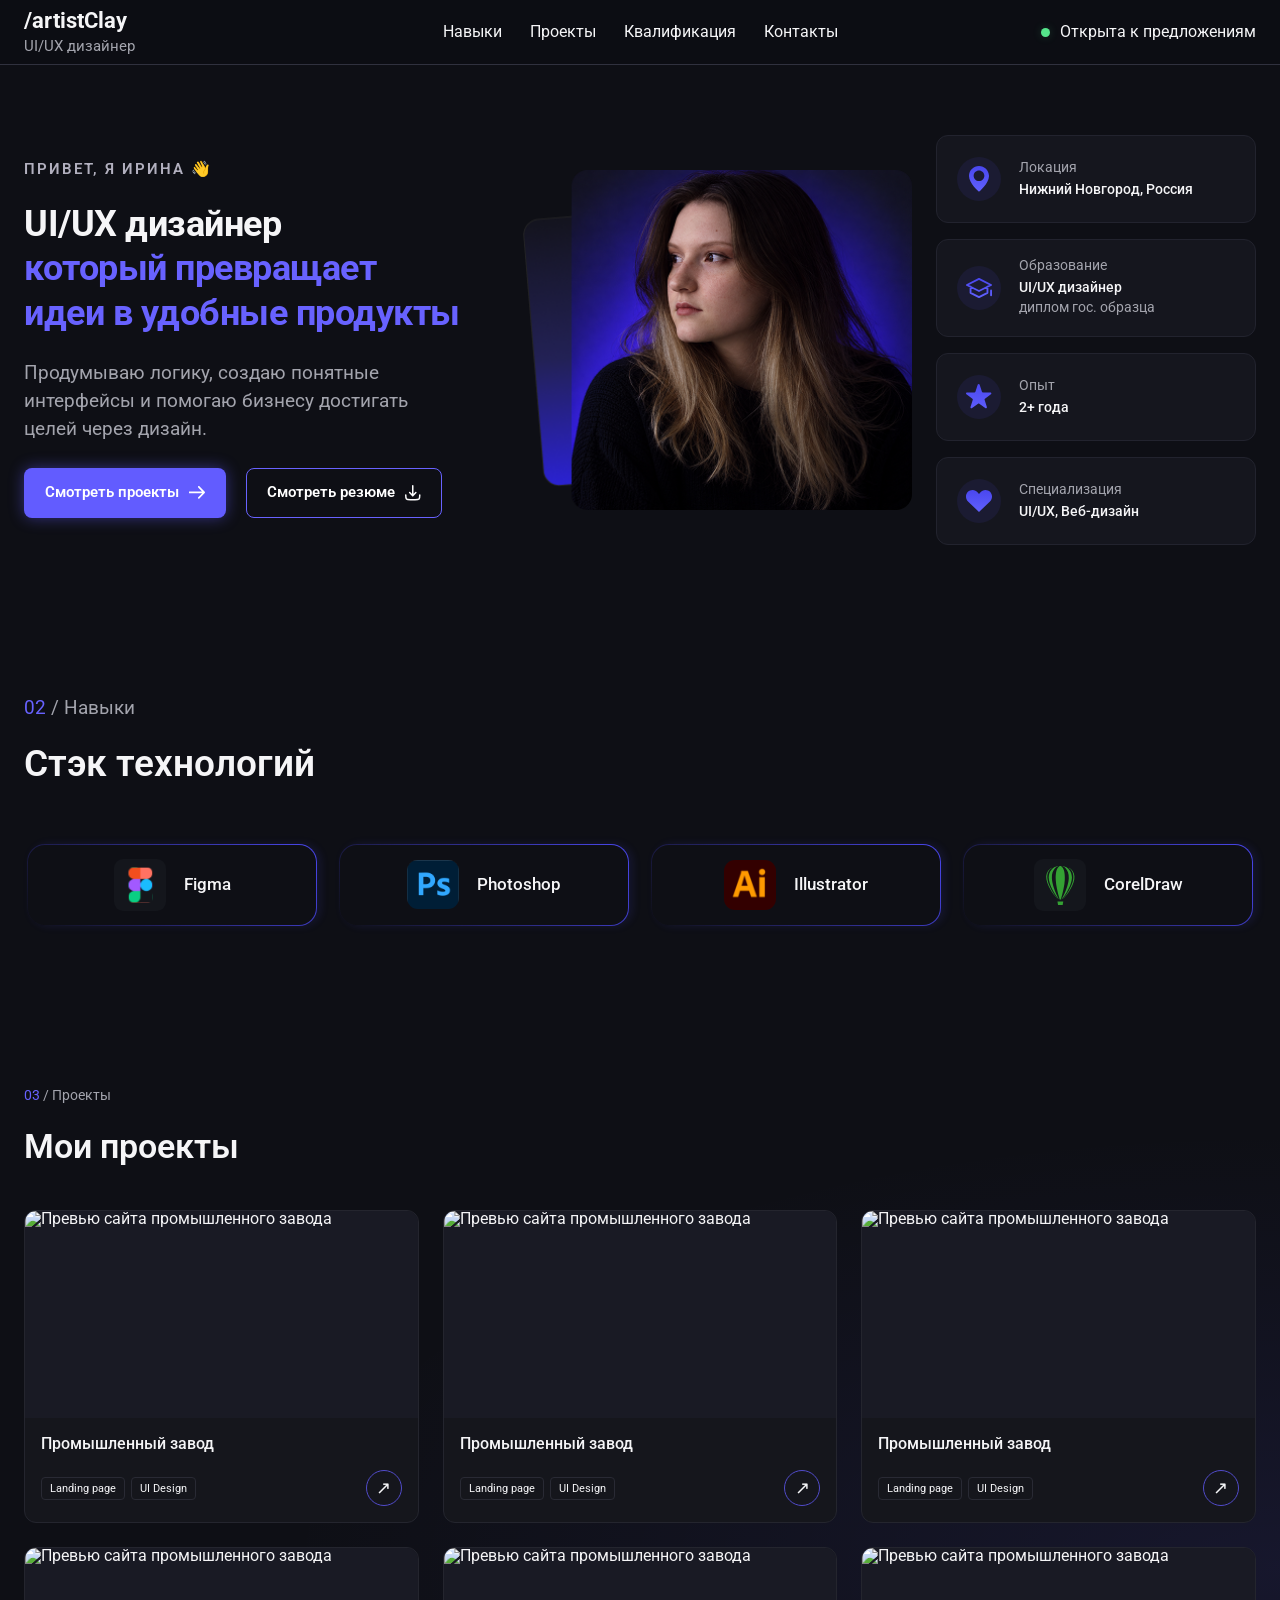
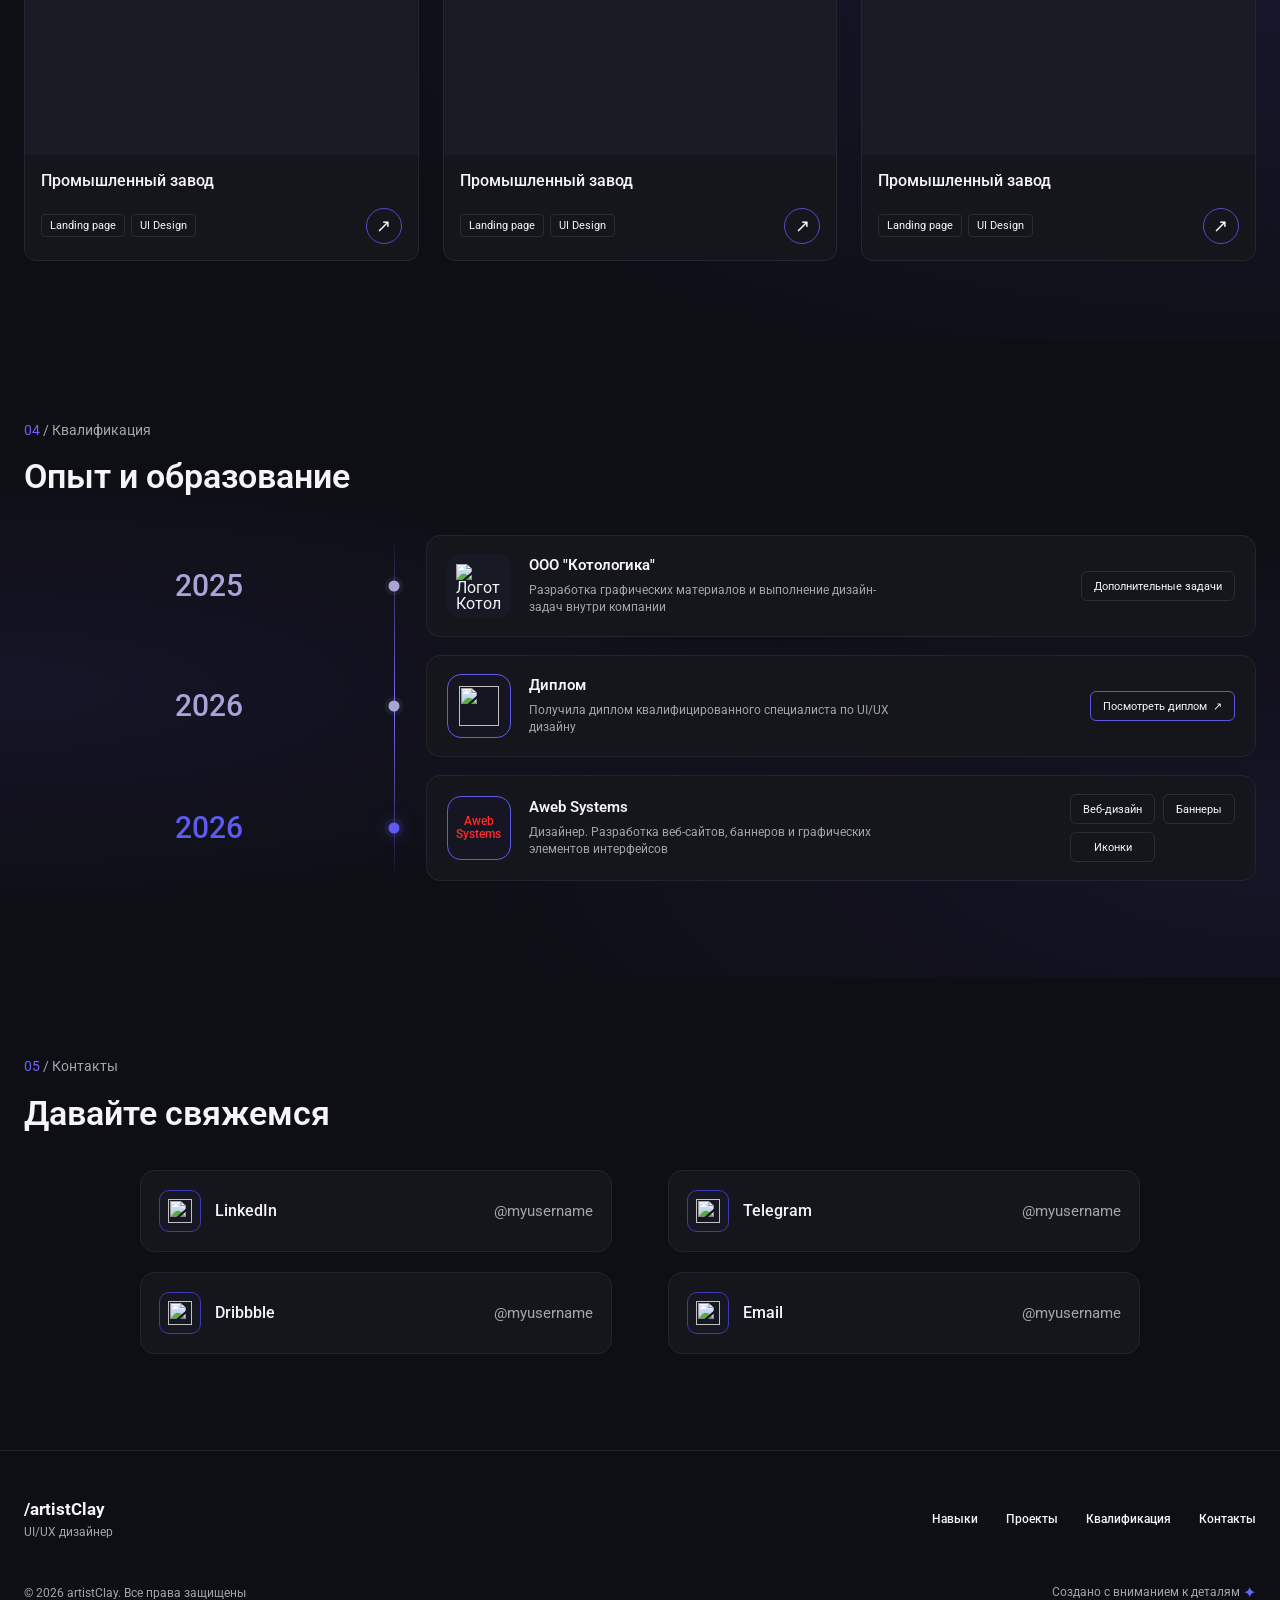
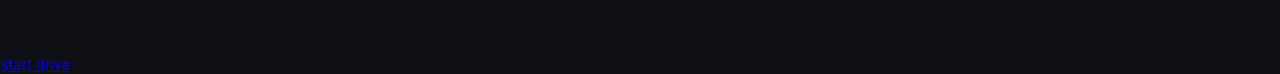
==== commit 8f6b4816: "add hero and tools section" ====
--- a/index.html
+++ b/index.html
@@ -14,6 +14,10 @@
     <link rel="stylesheet" href="css/experience.css">
     <link rel="stylesheet" href="css/contacts.css">
     <link rel="stylesheet" href="css/foter.css">
+    <link rel="preconnect" href="https://fonts.googleapis.com">
+    <link rel="preconnect" href="https://gstatic.com" crossorigin>
+    <link href="https://fonts.googleapis.com/css2?family=Roboto:wght@400;700&display=swap" rel="stylesheet">
+
 </head>
 
 <body>
@@ -69,415 +73,503 @@
         </nav>
     </header>
     <main id="top">
-        <section class="hero" id="top">
-        <div class="hero__container">
-
-            <!-- Текстовая часть -->
-            <div class="hero__content">
-                <p class="hero__eyebrow">
-                    ПРИВЕТ, Я ИРИНА 👋
-                </p>
-
-                <h1 class="hero__title">
-                    UI/UX дизайнер
-                    <span>
-                        который превращает<br class="hero__desktop-break">
-                        идеи в удобные продукты
-                    </span>
-                </h1>
-
-                <p class="hero__description">
-                    Продумываю логику, создаю понятные интерфейсы
-                    и помогаю бизнесу достигать целей через дизайн.
-                </p>
-
-                <div class="hero__actions">
-                    <a class="hero__button hero__button--primary" href="#projects">
-                        Смотреть проекты
+        <section class="hero">
+            <div class="hero__container">
+
+                <!-- Текстовая часть -->
+                <div class="hero__content">
+                    <p class="hero__eyebrow">
+                        ПРИВЕТ, Я ИРИНА 👋
+                    </p>
+
+                    <h1 class="hero__title">
+                        UI/UX дизайнер
+                        <span>
+                            который превращает<br class="hero__desktop-break">
+                            идеи в удобные продукты
+                        </span>
+                    </h1>
+
+                    <p class="hero__description">
+                        Продумываю логику, создаю понятные интерфейсы
+                        и помогаю бизнесу достигать целей через дизайн.
+                    </p>
+
+                    <div class="hero__actions">
+                        <a class="hero__button hero__button--primary" href="#projects">
+                            Смотреть проекты
+                            <img class="hero__button-icon" src="assets/img/arrow-icon.svg" alt="" width="16"
+                                height="16">
+
+                        </a>
+                        <a class="hero__button hero__button--secondary" href="assets/resume.pdf" download>
+                            Смотреть резюме
+
+                            <img class="hero__button-icon" src="assets/img/download-icon.svg" alt="" width="16"
+                                height="16">
+                        </a>
+                        <!-- <a class="hero__button hero__button--secondary" href="assets/resume.pdf" download>
+                            Смотреть резюме
+                            <span aria-hidden="true">↧</span>
+                        </a> -->
+                    </div>
+                </div>
+
+                <!-- Фотография -->
+                <div class="hero__visual">
+                    <img class="hero__photo" src="assets/img/portrait.png" alt="Портрет Ирины" width="386" height="337"
+                        fetchpriority="high">
+                </div>
+
+                <!-- Карточки -->
+                <div class="hero__info">
+
+                    <div class="hero__info-card">
+                        <span class="hero__info-icon" aria-hidden="true">
+                            <img src="assets/img/location-icon.svg" alt="" width="24" height="24">
+                        </span>
+                        <div>
+                            <p class="hero__info-label">Локация</p>
+                            <p class="hero__info-value">Нижний Новгород, Россия</p>
+                        </div>
+                    </div>
+
+                    <div class="hero__info-card">
+                        <span class="hero__info-icon" aria-hidden="true">
+                            <img src="assets/img/education-icon.svg" alt="" width="24" height="24">
+                        </span>
+                        <div>
+                            <p class="hero__info-label">Образование</p>
+                            <p class="hero__info-value">UI/UX дизайнер</p>
+                            <p class="hero__info-label">диплом гос. образца</p>
+                        </div>
+                    </div>
+
+                    <div class="hero__info-card">
+                        <span class="hero__info-icon" aria-hidden="true">
+                            <img src="assets/img/star-icon.svg" alt="" width="24" height="24">
+                        </span>
+                        <div>
+                            <p class="hero__info-label">Опыт</p>
+                            <p class="hero__info-value">2+ года</p>
+                        </div>
+                    </div>
+
+                    <div class="hero__info-card">
+                        <span class="hero__info-icon" aria-hidden="true">
+                            <img src="assets/img/hearth-icon.svg" alt="" width="24" height="24">
+                        </span>
+                        <div>
+                            <p class="hero__info-label">Специализация</p>
+                            <p class="hero__info-value">UI/UX, Веб-дизайн</p>
+                        </div>
+                    </div>
+
+                    <!-- <div class="hero__info-card">
+                        <span class="hero__info-icon" aria-hidden="true">◇</span>
+                        <div>
+                            <p class="hero__info-label">Образование</p>
+                            <p class="hero__info-value">
+                                UI/UX дизайнер
+                                <small>диплом гос. образца</small>
+                            </p>
+                        </div>
+                    </div>
+
+                    <div class="hero__info-card">
+                        <span class="hero__info-icon" aria-hidden="true">★</span>
+                        <div>
+                            <p class="hero__info-label">Опыт</p>
+                            <p class="hero__info-value">2+ года</p>
+                        </div>
+                    </div>
+
+                    <div class="hero__info-card">
+                        <span class="hero__info-icon" aria-hidden="true">♥</span>
+                        <div>
+                            <p class="hero__info-label">Специализация</p>
+                            <p class="hero__info-value">UI/UX, Веб-дизайн</p>
+                        </div>
+                    </div> -->
+
+                </div>
+            </div>
+        </section>
+
+        <section class="tools" id="skills">
+            <div class="tools__container">
+
+                <div class="tools__heading">
+                    <p class="tools__eyebrow">
+                        <span>02</span> / Навыки
+                    </p>
+
+                    <h2 class="tools__title">
+                        Стэк технологий
+                    </h2>
+                </div>
+
+                <div class="tools__grid">
+
+                    <div class="tools__card">
+                        <img src="assets/img/figma.svg" alt="" width="40" height="40">
+                        <span>Figma</span>
+                    </div>
+
+                    <div class="tools__card">
+                        <img src="assets/img/photoshop.svg" alt="" width="40" height="40">
+                        <span>Photoshop</span>
+                    </div>
+
+                    <div class="tools__card">
+                        <img src="assets/img/illustrator.svg" alt="" width="40" height="40">
+                        <span>Illustrator</span>
+                    </div>
+
+                    <div class="tools__card">
+                        <img src="assets/img/coreldraw.svg" alt="" width="40" height="40">
+                        <span>CorelDraw</span>
+                    </div>
+
+                </div>
+            </div>
+        </section>
+
+        <section class="projects" id="projects">
+            <div class="projects__container">
+
+                <div class="projects__heading">
+                    <div>
+                        <p class="projects__eyebrow">
+                            <span>03</span> / Проекты
+                        </p>
+                        <h2 class="projects__title">Мои проекты</h2>
+                    </div>
+
+                    <!-- <a href="projects/index.html" class="projects__all">
+                        Смотреть все проекты
                         <span aria-hidden="true">→</span>
+                    </a> -->
+                </div>
+
+                <div class="projects__grid">
+
+                    <!-- 1. Завод -->
+                    <article class="project-card">
+                        <a href="projects/start_drive.html" class="project-card__clickable" target="_blank"
+                            aria-label="Открыть проект Промышленный завод">
+                            <img class="project-card__image" src="assets/img/project-factory.webp"
+                                alt="Превью сайта промышленного завода" loading="lazy" width="600" height="320">
+
+                            <div class="project-card__body">
+                                <h3 class="project-card__title">
+                                    Промышленный завод
+                                </h3>
+
+                                <div class="project-card__bottom">
+                                    <div class="project-card__tags">
+                                        <span>Landing page</span>
+                                        <span>UI Design</span>
+                                    </div>
+
+                                    <span class="project-card__link" aria-hidden="true">
+                                        <span>↗</span>
+                                    </span>
+                                </div>
+                            </div>
+                        </a>
+                    </article>
+
+                    <!-- 2. AngryAnimal -->
+                    <article class="project-card">
+                        <a href="projects/start_drive.html" class="project-card__clickable" target="_blank"
+                            aria-label="Открыть проект Промышленный завод">
+                            <img class="project-card__image" src="assets/img/project-factory.webp"
+                                alt="Превью сайта промышленного завода" loading="lazy" width="600" height="320">
+
+                            <div class="project-card__body">
+                                <h3 class="project-card__title">
+                                    Промышленный завод
+                                </h3>
+
+                                <div class="project-card__bottom">
+                                    <div class="project-card__tags">
+                                        <span>Landing page</span>
+                                        <span>UI Design</span>
+                                    </div>
+
+                                    <span class="project-card__link" aria-hidden="true">
+                                        <span>↗</span>
+                                    </span>
+                                </div>
+                            </div>
+                        </a>
+                    </article>
+
+
+                    <!-- 3. Завод -->
+                    <article class="project-card">
+                        <a href="projects/start_drive.html" class="project-card__clickable" target="_blank"
+                            aria-label="Открыть проект Промышленный завод">
+                            <img class="project-card__image" src="assets/img/project-factory.webp"
+                                alt="Превью сайта промышленного завода" loading="lazy" width="600" height="320">
+
+                            <div class="project-card__body">
+                                <h3 class="project-card__title">
+                                    Промышленный завод
+                                </h3>
+
+                                <div class="project-card__bottom">
+                                    <div class="project-card__tags">
+                                        <span>Landing page</span>
+                                        <span>UI Design</span>
+                                    </div>
+
+                                    <span class="project-card__link" aria-hidden="true">
+                                        <span>↗</span>
+                                    </span>
+                                </div>
+                            </div>
+                        </a>
+                    </article>
+
+
+                    <!-- 4. Образовательный проект -->
+                    <article class="project-card">
+                        <a href="projects/start_drive.html" class="project-card__clickable" target="_blank"
+                            aria-label="Открыть проект Промышленный завод">
+                            <img class="project-card__image" src="assets/img/project-factory.webp"
+                                alt="Превью сайта промышленного завода" loading="lazy" width="600" height="320">
+
+                            <div class="project-card__body">
+                                <h3 class="project-card__title">
+                                    Промышленный завод
+                                </h3>
+
+                                <div class="project-card__bottom">
+                                    <div class="project-card__tags">
+                                        <span>Landing page</span>
+                                        <span>UI Design</span>
+                                    </div>
+
+                                    <span class="project-card__link" aria-hidden="true">
+                                        <span>↗</span>
+                                    </span>
+                                </div>
+                            </div>
+                        </a>
+                    </article>
+
+
+                    <!-- 5. AngryAnimal -->
+                    <article class="project-card">
+                        <a href="projects/start_drive.html" class="project-card__clickable" target="_blank"
+                            aria-label="Открыть проект Промышленный завод">
+                            <img class="project-card__image" src="assets/img/project-factory.webp"
+                                alt="Превью сайта промышленного завода" loading="lazy" width="600" height="320">
+
+                            <div class="project-card__body">
+                                <h3 class="project-card__title">
+                                    Промышленный завод
+                                </h3>
+
+                                <div class="project-card__bottom">
+                                    <div class="project-card__tags">
+                                        <span>Landing page</span>
+                                        <span>UI Design</span>
+                                    </div>
+
+                                    <span class="project-card__link" aria-hidden="true">
+                                        <span>↗</span>
+                                    </span>
+                                </div>
+                            </div>
+                        </a>
+                    </article>
+
+                    <!-- 6. AngryAnimal -->
+                    <article class="project-card">
+                        <a href="projects/start_drive.html" class="project-card__clickable" target="_blank"
+                            aria-label="Открыть проект Промышленный завод">
+                            <img class="project-card__image" src="assets/img/project-factory.webp"
+                                alt="Превью сайта промышленного завода" loading="lazy" width="600" height="320">
+
+                            <div class="project-card__body">
+                                <h3 class="project-card__title">
+                                    Промышленный завод
+                                </h3>
+
+                                <div class="project-card__bottom">
+                                    <div class="project-card__tags">
+                                        <span>Landing page</span>
+                                        <span>UI Design</span>
+                                    </div>
+
+                                    <span class="project-card__link" aria-hidden="true">
+                                        <span>↗</span>
+                                    </span>
+                                </div>
+                            </div>
+                        </a>
+                    </article>
+
+
+                </div>
+            </div>
+        </section>
+        <section class="experience" id="qualification">
+            <div class="experience__container">
+                <div class="experience__heading">
+                    <p class="experience__eyebrow">
+                        <span>04</span> / Квалификация
+                    </p>
+                    <h2 class="experience__title">Опыт и образование</h2>
+                </div>
+
+                <div class="experience__timeline">
+
+                    <!-- 1 -->
+                    <div class="experience-item">
+                        <div class="experience-item__year">2025</div>
+
+                        <article class="experience-card">
+                            <div class="experience-card__icon">
+                                <img src="assets/img/kotologika-logo.webp" alt="Логотип Котологика" width="56"
+                                    height="56">
+                            </div>
+
+                            <div class="experience-card__content">
+                                <h3 class="experience-card__title">ООО "Котологика"</h3>
+                                <p class="experience-card__text">
+                                    Разработка графических материалов
+                                    и выполнение дизайн-задач внутри компании
+                                </p>
+                            </div>
+
+                            <div class="experience-card__actions">
+                                <span class="experience-card__chip">
+                                    Дополнительные задачи
+                                </span>
+                            </div>
+                        </article>
+                    </div>
+
+                    <!-- 2 -->
+                    <div class="experience-item">
+                        <div class="experience-item__year">2026</div>
+
+                        <article class="experience-card">
+                            <div class="experience-card__icon experience-card__icon--outline">
+                                <img src="assets/img/diploma-icon.svg" alt="" width="40" height="40">
+                            </div>
+
+                            <div class="experience-card__content">
+                                <h3 class="experience-card__title">Диплом</h3>
+                                <p class="experience-card__text">
+                                    Получила диплом квалифицированного
+                                    специалиста по UI/UX дизайну
+                                </p>
+                            </div>
+
+                            <div class="experience-card__actions">
+                                <a href="assets/diploma.pdf" class="experience-card__button" target="_blank"
+                                    rel="noopener">
+                                    Посмотреть диплом
+                                    <span aria-hidden="true">↗</span>
+                                </a>
+                            </div>
+                        </article>
+                    </div>
+
+                    <!-- 3 -->
+                    <div class="experience-item experience-item--active">
+                        <div class="experience-item__year">2026</div>
+
+                        <article class="experience-card">
+                            <div class="experience-card__icon experience-card__icon--outline">
+                                <div class="experience-card__logo-text">
+                                    Aweb<br>Systems
+                                </div>
+                            </div>
+
+                            <div class="experience-card__content">
+                                <h3 class="experience-card__title">Aweb Systems</h3>
+                                <p class="experience-card__text">
+                                    Дизайнер. Разработка веб-сайтов,
+                                    баннеров и графических элементов интерфейсов
+                                </p>
+                            </div>
+
+                            <div class="experience-card__actions experience-card__actions--tags">
+                                <span class="experience-card__chip">Веб-дизайн</span>
+                                <span class="experience-card__chip">Баннеры</span>
+                                <span class="experience-card__chip">Иконки</span>
+                            </div>
+                        </article>
+                    </div>
+
+                </div>
+            </div>
+        </section>
+        <section class="contacts" id="contacts">
+            <div class="contacts__container">
+                <div class="contacts__heading">
+                    <p class="contacts__eyebrow">
+                        <span>05</span> / Контакты
+                    </p>
+                    <h2 class="contacts__title">Давайте свяжемся</h2>
+                </div>
+
+                <div class="contacts__grid">
+
+                    <a class="contact-card" href="https://linkedin.com/in/myusername" target="_blank" rel="noopener">
+                        <div class="contact-card__icon">
+                            <img src="assets/img/linkedin.svg" alt="" width="24" height="24">
+                        </div>
+                        <div class="contact-card__content">
+                            <span class="contact-card__label">LinkedIn</span>
+                            <span class="contact-card__value">@myusername</span>
+                        </div>
                     </a>
 
-                    <a class="hero__button hero__button--secondary" href="assets/resume.pdf" download>
-                        Смотреть резюме
-                        <span aria-hidden="true">↧</span>
+                    <a class="contact-card" href="https://t.me/myusername" target="_blank" rel="noopener">
+                        <div class="contact-card__icon">
+                            <img src="assets/img/telegram.svg" alt="" width="24" height="24">
+                        </div>
+                        <div class="contact-card__content">
+                            <span class="contact-card__label">Telegram</span>
+                            <span class="contact-card__value">@myusername</span>
+                        </div>
                     </a>
-                </div>
-            </div>
-
-            <!-- Фотография -->
-            <div class="hero__visual">
-                <img class="hero__photo" src="assets/img/portrait.png" alt="Портрет Ирины" width="386" height="337"
-                    fetchpriority="high">
-            </div>
-
-            <!-- Карточки -->
-            <div class="hero__info">
-
-                <div class="hero__info-card">
-                    <span class="hero__info-icon" aria-hidden="true">⌖</span>
-                    <div>
-                        <p class="hero__info-label">Локация</p>
-                        <p class="hero__info-value">Нижний Новгород, Россия</p>
-                    </div>
-                </div>
-
-                <div class="hero__info-card">
-                    <span class="hero__info-icon" aria-hidden="true">◇</span>
-                    <div>
-                        <p class="hero__info-label">Образование</p>
-                        <p class="hero__info-value">
-                            UI/UX дизайнер
-                            <small>диплом гос. образца</small>
-                        </p>
-                    </div>
-                </div>
-
-                <div class="hero__info-card">
-                    <span class="hero__info-icon" aria-hidden="true">★</span>
-                    <div>
-                        <p class="hero__info-label">Опыт</p>
-                        <p class="hero__info-value">2+ года</p>
-                    </div>
-                </div>
-
-                <div class="hero__info-card">
-                    <span class="hero__info-icon" aria-hidden="true">♥</span>
-                    <div>
-                        <p class="hero__info-label">Специализация</p>
-                        <p class="hero__info-value">UI/UX, Веб-дизайн</p>
-                    </div>
-                </div>
-
-            </div>
-        </div>
-    </section>
-
-    <section class="tools" id="skills">
-        <div class="tools__container">
-
-            <div class="tools__heading">
-                <p class="tools__eyebrow">
-                    <span>02</span> / Навыки
-                </p>
-
-                <h2 class="tools__title">
-                    Стэк технологий
-                </h2>
-            </div>
-
-            <div class="tools__grid">
-
-                <div class="tools__card">
-                    <img src="assets/img/figma.svg" alt="" width="40" height="40">
-                    <span>Figma</span>
-                </div>
-
-                <div class="tools__card">
-                    <img src="assets/img/photoshop.svg" alt="" width="40" height="40">
-                    <span>Photoshop</span>
-                </div>
-
-                <div class="tools__card">
-                    <img src="assets/img/illustrator.svg" alt="" width="40" height="40">
-                    <span>Illustrator</span>
-                </div>
-
-                <div class="tools__card">
-                    <img src="assets/img/coreldraw.svg" alt="" width="40" height="40">
-                    <span>CorelDraw</span>
-                </div>
-
-            </div>
-        </div>
-    </section>
-
-    <section class="projects" id="projects">
-        <div class="projects__container">
-
-            <div class="projects__heading">
-                <div>
-                    <p class="projects__eyebrow">
-                        <span>03</span> / Проекты
-                    </p>
-                    <h2 class="projects__title">Мои проекты</h2>
-                </div>
-
-                <a href="projects/index.html" class="projects__all">
-                    Смотреть все проекты
-                    <span aria-hidden="true">→</span>
-                </a>
-            </div>
-
-            <div class="projects__grid">
-
-                <!-- 1. Завод -->
-                <article class="project-card">
-                    <img class="project-card__image" src="assets/img/project-factory.webp"
-                        alt="Превью сайта промышленного завода" loading="lazy" width="600" height="320">
-                    <div class="project-card__body">
-                        <h3 class="project-card__title">Промышленный завод</h3>
-                        <div class="project-card__bottom">
-                            <div class="project-card__tags">
-                                <span>Landing page</span>
-                                <span>UI Design</span>
-                            </div>
-                            <a href="projects/factory.html" class="project-card__link"
-                                aria-label="Открыть проект Промышленный завод">
-                                <span aria-hidden="true">↗</span>
-                            </a>
-                        </div>
-                    </div>
-                </article>
-
-                <!-- 2. AngryAnimal -->
-                <article class="project-card">
-                    <img class="project-card__image" src="assets/img/project-angry.webp"
-                        alt="Превью дизайна AngryAnimal" loading="lazy" width="600" height="320">
-                    <div class="project-card__body">
-                        <h3 class="project-card__title">AngryAnimal</h3>
-                        <div class="project-card__bottom">
-                            <div class="project-card__tags">
-                                <span>Landing page</span>
-                                <span>UI Design</span>
-                            </div>
-                            <a href="projects/angry-animal.html" class="project-card__link"
-                                aria-label="Открыть проект AngryAnimal">
-                                <span aria-hidden="true">↗</span>
-                            </a>
-                        </div>
-                    </div>
-                </article>
-
-                <!-- 3. Завод -->
-                <article class="project-card">
-                    <img class="project-card__image" src="assets/img/project-factory.webp"
-                        alt="Превью промышленного сайта" loading="lazy" width="600" height="320">
-                    <div class="project-card__body">
-                        <h3 class="project-card__title">Промышленный завод</h3>
-                        <div class="project-card__bottom">
-                            <div class="project-card__tags">
-                                <span>Landing page</span>
-                                <span>UI Design</span>
-                            </div>
-                            <a href="projects/factory.html" class="project-card__link"
-                                aria-label="Открыть проект промышленного завода">
-                                <span aria-hidden="true">↗</span>
-                            </a>
-                        </div>
-                    </div>
-                </article>
-
-                <!-- 4. Образовательный проект -->
-                <article class="project-card">
-                    <img class="project-card__image" src="assets/img/project-education.webp"
-                        alt="Превью образовательного лендинга" loading="lazy" width="600" height="320">
-                    <div class="project-card__body">
-                        <h3 class="project-card__title">Образовательный проект</h3>
-                        <div class="project-card__bottom">
-                            <div class="project-card__tags">
-                                <span>Landing page</span>
-                                <span>UI Design</span>
-                            </div>
-                            <a href="projects/education.html" class="project-card__link"
-                                aria-label="Открыть образовательный проект">
-                                <span aria-hidden="true">↗</span>
-                            </a>
-                        </div>
-                    </div>
-                </article>
-
-                <!-- 5. AngryAnimal -->
-                <article class="project-card">
-                    <img class="project-card__image" src="assets/img/project-angry.webp" alt="Превью AngryAnimal"
-                        loading="lazy" width="600" height="320">
-                    <div class="project-card__body">
-                        <h3 class="project-card__title">AngryAnimal</h3>
-                        <div class="project-card__bottom">
-                            <div class="project-card__tags">
-                                <span>Landing page</span>
-                                <span>UI Design</span>
-                            </div>
-                            <a href="projects/angry-animal.html" class="project-card__link"
-                                aria-label="Открыть проект AngryAnimal">
-                                <span aria-hidden="true">↗</span>
-                            </a>
-                        </div>
-                    </div>
-                </article>
-
-                <!-- 6. AngryAnimal -->
-                <article class="project-card">
-                    <img class="project-card__image" src="assets/img/project-angry.webp" alt="Превью AngryAnimal"
-                        loading="lazy" width="600" height="320">
-                    <div class="project-card__body">
-                        <h3 class="project-card__title">AngryAnimal</h3>
-                        <div class="project-card__bottom">
-                            <div class="project-card__tags">
-                                <span>Landing page</span>
-                                <span>UI Design</span>
-                            </div>
-                            <a href="projects/angry-animal.html" class="project-card__link"
-                                aria-label="Открыть проект AngryAnimal">
-                                <span aria-hidden="true">↗</span>
-                            </a>
-                        </div>
-                    </div>
-                </article>
-
-            </div>
-        </div>
-    </section>
-    <section class="experience" id="qualification">
-        <div class="experience__container">
-            <div class="experience__heading">
-                <p class="experience__eyebrow">
-                    <span>04</span> / Квалификация
-                </p>
-                <h2 class="experience__title">Опыт и образование</h2>
-            </div>
-
-            <div class="experience__timeline">
-
-                <!-- 1 -->
-                <div class="experience-item">
-                    <div class="experience-item__year">2025</div>
-
-                    <article class="experience-card">
-                        <div class="experience-card__icon">
-                            <img src="assets/img/kotologika-logo.webp" alt="Логотип Котологика" width="56" height="56">
-                        </div>
-
-                        <div class="experience-card__content">
-                            <h3 class="experience-card__title">ООО "Котологика"</h3>
-                            <p class="experience-card__text">
-                                Разработка графических материалов
-                                и выполнение дизайн-задач внутри компании
-                            </p>
-                        </div>
-
-                        <div class="experience-card__actions">
-                            <span class="experience-card__chip">
-                                Дополнительные задачи
-                            </span>
-                        </div>
-                    </article>
-                </div>
-
-                <!-- 2 -->
-                <div class="experience-item">
-                    <div class="experience-item__year">2026</div>
-
-                    <article class="experience-card">
-                        <div class="experience-card__icon experience-card__icon--outline">
-                            <img src="assets/img/diploma-icon.svg" alt="" width="40" height="40">
-                        </div>
-
-                        <div class="experience-card__content">
-                            <h3 class="experience-card__title">Диплом</h3>
-                            <p class="experience-card__text">
-                                Получила диплом квалифицированного
-                                специалиста по UI/UX дизайну
-                            </p>
-                        </div>
-
-                        <div class="experience-card__actions">
-                            <a href="assets/diploma.pdf" class="experience-card__button" target="_blank" rel="noopener">
-                                Посмотреть диплом
-                                <span aria-hidden="true">↗</span>
-                            </a>
-                        </div>
-                    </article>
-                </div>
-
-                <!-- 3 -->
-                <div class="experience-item experience-item--active">
-                    <div class="experience-item__year">2026</div>
-
-                    <article class="experience-card">
-                        <div class="experience-card__icon experience-card__icon--outline">
-                            <div class="experience-card__logo-text">
-                                Aweb<br>Systems
-                            </div>
-                        </div>
-
-                        <div class="experience-card__content">
-                            <h3 class="experience-card__title">Aweb Systems</h3>
-                            <p class="experience-card__text">
-                                Дизайнер. Разработка веб-сайтов,
-                                баннеров и графических элементов интерфейсов
-                            </p>
-                        </div>
-
-                        <div class="experience-card__actions experience-card__actions--tags">
-                            <span class="experience-card__chip">Веб-дизайн</span>
-                            <span class="experience-card__chip">Баннеры</span>
-                            <span class="experience-card__chip">Иконки</span>
-                        </div>
-                    </article>
-                </div>
-
-            </div>
-        </div>
-    </section>
-    <section class="contacts" id="contacts">
-        <div class="contacts__container">
-            <div class="contacts__heading">
-                <p class="contacts__eyebrow">
-                    <span>05</span> / Контакты
-                </p>
-                <h2 class="contacts__title">Давайте свяжемся</h2>
-            </div>
-
-            <div class="contacts__grid">
-
-                <a class="contact-card" href="https://linkedin.com/in/myusername" target="_blank" rel="noopener">
-                    <div class="contact-card__icon">
-                        <img src="assets/img/linkedin.svg" alt="" width="24" height="24">
-                    </div>
-                    <div class="contact-card__content">
-                        <span class="contact-card__label">LinkedIn</span>
-                        <span class="contact-card__value">@myusername</span>
-                    </div>
-                </a>
-
-                <a class="contact-card" href="https://t.me/myusername" target="_blank" rel="noopener">
-                    <div class="contact-card__icon">
-                        <img src="assets/img/telegram.svg" alt="" width="24" height="24">
-                    </div>
-                    <div class="contact-card__content">
-                        <span class="contact-card__label">Telegram</span>
-                        <span class="contact-card__value">@myusername</span>
-                    </div>
-                </a>
-
-                <a class="contact-card" href="https://dribbble.com/myusername" target="_blank" rel="noopener">
-                    <div class="contact-card__icon">
-                        <img src="assets/img/dribbble.svg" alt="" width="24" height="24">
-                    </div>
-                    <div class="contact-card__content">
-                        <span class="contact-card__label">Dribbble</span>
-                        <span class="contact-card__value">@myusername</span>
-                    </div>
-                </a>
-
-                <a class="contact-card" href="mailto:hello@example.com">
-                    <div class="contact-card__icon">
-                        <img src="assets/img/email.svg" alt="" width="24" height="24">
-                    </div>
-                    <div class="contact-card__content">
-                        <span class="contact-card__label">Email</span>
-                        <span class="contact-card__value">@myusername</span>
-                    </div>
-                </a>
-
-            </div>
-        </div>
-    </section>
+
+                    <a class="contact-card" href="https://dribbble.com/myusername" target="_blank" rel="noopener">
+                        <div class="contact-card__icon">
+                            <img src="assets/img/dribbble.svg" alt="" width="24" height="24">
+                        </div>
+                        <div class="contact-card__content">
+                            <span class="contact-card__label">Dribbble</span>
+                            <span class="contact-card__value">@myusername</span>
+                        </div>
+                    </a>
+
+                    <a class="contact-card" href="mailto:hello@example.com">
+                        <div class="contact-card__icon">
+                            <img src="assets/img/email.svg" alt="" width="24" height="24">
+                        </div>
+                        <div class="contact-card__content">
+                            <span class="contact-card__label">Email</span>
+                            <span class="contact-card__value">@myusername</span>
+                        </div>
+                    </a>
+
+                </div>
+            </div>
+        </section>
 
     </main>
 
 
-    
+
     <footer class="footer">
         <div class="footer__container">
 
--- a/css/main.css
+++ b/css/main.css
@@ -5,7 +5,10 @@
   --text-secondary: #a3a4ad;
   --border: #30313e;
   --green: #55e58b;
+  --container-width: 1440px;
+  --page-padding: 16px;
 }
+
 
 * {
   box-sizing: border-box;
@@ -19,5 +22,18 @@
   margin: 0;
   background: var(--bg);
   color: var(--text);
-  font-family: Arial, Helvetica, sans-serif;
+  font-family: 'Roboto', sans-serif;
 }
+
+/* Единые внешние отступы сайта: меняются в одном месте. */
+@media (min-width: 600px) {
+  :root {
+    --page-padding: 32px;
+  }
+}
+
+@media (min-width: 960px) {
+  :root {
+    --page-padding: 24px;
+  }
+}
--- a/css/header.css
+++ b/css/header.css
@@ -17,7 +17,7 @@
   align-items: center;
   min-height: 54px;
   width: 100%;
-  padding: 8px 20px;
+  padding: 8px calc(var(--page-padding) - 8px);
 }
 
 .logo {
@@ -27,8 +27,20 @@
   color: var(--text);
   text-decoration: none;
 }
-.logo-name { font-size: 16px; font-weight: 700; line-height: 1; }
-.logo-description { font-size: 11px; line-height: 1.2; color: var(--text-secondary); }
+
+.logo-name {
+  /* font-size: 16px; */
+  font-size: clamp(0.8125rem, 0.6161rem + 0.9821vw, 1.5rem);
+  font-weight: 700;
+  line-height: 1;
+}
+
+.logo-description {
+  /* font-size: 11px; */
+  font-size: clamp(0.5625rem, 0.4375rem + 0.625vw, 1rem);
+  line-height: 1.2;
+  color: var(--text-secondary);
+}
 
 .menu-toggle {
   width: 32px;
@@ -58,7 +70,10 @@
     opacity 0.2s ease,
     background-color 0.3s ease;
 }
-.menu-toggle:focus-visible, .menu-links a:focus-visible, .logo:focus-visible {
+
+.menu-toggle:focus-visible,
+.menu-links a:focus-visible,
+.logo:focus-visible {
   outline: 2px solid var(--green);
   outline-offset: 4px;
 }
@@ -74,14 +89,33 @@
   background: linear-gradient(135deg, #161827, #10111b);
   border: 1px solid var(--border);
   border-radius: 24px;
-  box-shadow: 0 14px 36px rgba(0,0,0,.35);
-}
-.mobile-menu[hidden] { display: none; }
-.header.is-open { background: transparent; border-color: transparent; }
-.header.is-open .menu-toggle span { background: var(--text); }
-.header.is-open .menu-toggle span:first-child { transform: translateY(8.5px) rotate(45deg); }
-.header.is-open .menu-toggle span:nth-child(2) { opacity: 0; }
-.header.is-open .menu-toggle span:last-child { transform: translateY(-8.5px) rotate(-45deg); }
+  box-shadow: 0 14px 36px rgba(0, 0, 0, .35);
+}
+
+.mobile-menu[hidden] {
+  display: none;
+}
+
+.header.is-open {
+  background: transparent;
+  border-color: transparent;
+}
+
+.header.is-open .menu-toggle span {
+  background: var(--text);
+}
+
+.header.is-open .menu-toggle span:first-child {
+  transform: translateY(8.5px) rotate(45deg);
+}
+
+.header.is-open .menu-toggle span:nth-child(2) {
+  opacity: 0;
+}
+
+.header.is-open .menu-toggle span:last-child {
+  transform: translateY(-8.5px) rotate(-45deg);
+}
 
 .menu-links {
   display: flex;
@@ -91,6 +125,7 @@
   padding: 0;
   list-style: none;
 }
+
 .menu-links a {
   color: var(--text);
   text-decoration: none;
@@ -99,7 +134,12 @@
   line-height: 1.3;
   transition: color .2s ease;
 }
-.menu-links a:hover { color: var(--text-secondary); }
+
+.menu-links a:hover {
+  /* color: var(--text-secondary); */
+  color: #6060FD;
+}
+
 .menu-footer {
   border-top: 1px solid var(--border);
   padding-top: 22px;
@@ -109,6 +149,7 @@
   font-size: 13px;
   color: var(--text);
 }
+
 .status-dot {
   display: inline-block;
   flex-shrink: 0;
@@ -116,7 +157,7 @@
   height: 11px;
   background: var(--green);
   border-radius: 50%;
-  box-shadow: 0 0 10px rgba(85,229,139,.2);
+  box-shadow: 0 0 10px rgba(85, 229, 139, .2);
 }
 
 /* Плавное раскрытие меню */
@@ -210,9 +251,15 @@
     transition: none;
   }
 }
+
 @media (prefers-reduced-motion: reduce) {
-  .menu-toggle span, .menu-links a { transition: none; }
-}
+
+  .menu-toggle span,
+  .menu-links a {
+    transition: none;
+  }
+}
+
 /* ==================================
    DESKTOP HEADER
 ================================== */
@@ -243,8 +290,11 @@
     align-items: center;
 
     width: 100%;
+    max-width: calc(var(--container-width) + 2 * var(--page-padding));
     min-height: 64px;
-    padding: 12px 24px;
+
+    margin-inline: auto;
+    padding-inline: var(--page-padding);
     gap: 24px;
   }
 
@@ -254,13 +304,14 @@
     justify-self: start;
   }
 
+  /* 
   .logo-name {
     font-size: 16px;
-  }
-
+  } */
+/* 
   .logo-description {
     font-size: 11px;
-  }
+  } */
 
   /* Навигация */
 
@@ -274,7 +325,8 @@
   .desktop-nav a {
     color: var(--text);
     text-decoration: none;
-    font-size: 13px;
+    /* font-size: 13px; */
+    font-size: clamp(0.875rem, 0.8393rem + 0.1786vw, 1rem);
     font-weight: 400;
     white-space: nowrap;
 
@@ -282,7 +334,8 @@
   }
 
   .desktop-nav a:hover {
-    color: var(--text-secondary);
+    /* color: var(--text-secondary); */
+      color: #6060FD;
   }
 
   /* Статус */
@@ -293,7 +346,8 @@
     justify-self: end;
     gap: 10px;
 
-    font-size: 12px;
+    /* font-size: 12px; */
+    font-size: clamp(0.875rem, 0.8393rem + 0.1786vw, 1rem);
     color: var(--text);
     white-space: nowrap;
   }
--- a/css/hero-section.css
+++ b/css/hero-section.css
@@ -1,11 +1,13 @@
-
 /* ================================
    HERO — MOBILE FIRST
 ================================ */
 
 .hero {
-  padding: 40px 16px 48px;
+
+  padding: 40px var(--page-padding) 48px;
+
   background: var(--bg);
+
 }
 
 .hero__container {
@@ -14,8 +16,8 @@
   gap: 36px;
 
   width: 100%;
-  max-width: 1440px;
-  margin: 0 auto;
+  max-width: var(--container-width);
+  margin-inline: auto;
 }
 
 .hero__content,
@@ -32,7 +34,8 @@
   margin: 0 0 16px;
 
   color: #b2b0bf;
-  font-size: 10px;
+  /* font-size: 10px; */
+  font-size: clamp(0.625rem, 0.5179rem + 0.5357vw, 1rem);
   font-weight: 600;
   letter-spacing: 2px;
 }
@@ -49,7 +52,7 @@
 
 .hero__title span {
   display: block;
-  margin-top: 6px;
+  /* margin-top: 6px; */
   color: #6862ff;
 }
 
@@ -62,7 +65,8 @@
   margin: 18px 0 0;
 
   color: var(--text-secondary);
-  font-size: 13px;
+  /* font-size: 13px; */
+  font-size: clamp(0.625rem, 0.4464rem + 0.8929vw, 1.25rem);
   line-height: 1.5;
 }
 
@@ -73,7 +77,7 @@
 .hero__actions {
   display: flex;
   flex-wrap: wrap;
-  gap: 10px;
+  gap: 20px;
   margin-top: 20px;
 }
 
@@ -84,10 +88,10 @@
   gap: 10px;
 
   min-height: 38px;
-  padding: 0 14px;
+  padding: 8px 14px;
 
   border: 1px solid transparent;
-  border-radius: 6px;
+  border-radius: 8px;
 
   color: #fff;
   text-decoration: none;
@@ -101,6 +105,14 @@
     transform 0.2s ease;
 }
 
+.hero__button-icon {
+  display: block;
+  width: 16px;
+  height: 16px;
+  flex-shrink: 0;
+  object-fit: contain;
+}
+
 .hero__button span {
   font-size: 17px;
   line-height: 1;
@@ -123,85 +135,90 @@
 
 .hero__button--secondary:hover {
   background: rgba(98, 92, 255, 0.12);
+    border-color: #6862ff;
+  box-shadow: 0 0 18px rgba(104, 98, 255, 0.13);
+  transform: translateY(-2px);
 }
 
 /* ================================
    PHOTO
 ================================ */
-
 .hero__visual {
   display: flex;
   justify-content: center;
   align-items: center;
 
   width: 100%;
+  min-width: 0;
   margin: 0 auto;
 }
 
 /* PNG уже содержит всю композицию */
+
 
 .hero__photo {
   display: block;
 
-  width: 100%;
-  max-width: 300px;
+  width: min(100%, 300px);
   height: auto;
 
   object-fit: contain;
 }
 
 /* ================================
-   INFO CARDS
+   INFO CARDS — MOBILE FIRST
+   Всегда одна колонка
 ================================ */
 
 .hero__info {
   display: grid;
-  grid-template-columns: repeat(2, minmax(0, 1fr));
-  gap: 10px;
+  grid-template-columns: minmax(0, 1fr);
+  gap: 8px;
+  min-width: 0;
 }
 
 .hero__info-card {
   display: flex;
   align-items: center;
-  gap: 10px;
-
+  gap: 12px;
   min-width: 0;
-  min-height: 75px;
-  padding: 12px 10px;
-
+  min-height: 72px;
+  padding: 14px 16px;
   background: #15161e;
   border: 1px solid #22232e;
   border-radius: 12px;
 }
 
 .hero__info-icon {
-  flex: 0 0 30px;
-
   display: grid;
   place-items: center;
-
-  width: 30px;
-  height: 30px;
-
-  border-radius: 9px;
+  flex: 0 0 36px;
+  width: 36px;
+  height: 36px;
+  border-radius: 50%;
   background: #1b1b32;
   color: #6963ff;
-  font-size: 20px;
+}
+
+.hero__info-icon img {
+  display: block;
+  width: 22px;
+  height: 22px;
+  object-fit: contain;
 }
 
 .hero__info-label {
   margin: 0 0 4px;
-
-  color: #9c9ca9;
-  font-size: 10px;
-  line-height: 1.2;
+  color: var(--text-secondary);
+  font-size: 12px;
+  font-weight: 400;
+  line-height: 1.3;
 }
 
 .hero__info-value {
   margin: 0;
-
   color: var(--text);
-  font-size: 10px;
+  font-size: 13px;
   font-weight: 500;
   line-height: 1.4;
   overflow-wrap: anywhere;
@@ -209,9 +226,11 @@
 
 .hero__info-value small {
   display: block;
+  margin-top: 2px;
   color: var(--text-secondary);
-  font-size: 9px;
+  font-size: 11px;
   font-weight: 400;
+  line-height: 1.3;
 }
 
 /* ================================
@@ -220,112 +239,138 @@
 
 @media (min-width: 600px) {
   .hero {
-    padding: 60px 32px;
+    padding: 60px var(--page-padding);
   }
 
   .hero__title {
     font-size: 40px;
   }
 
+  /* .hero__photo {
+    max-width: 350px;
+  } */
+  .hero__photo {
+    width: clamp(300px, 30vw, 390px);
+    max-width: 100%;
+    height: auto;
+  }
+
+  .hero__info {
+    gap: 12px;
+  }
+
+  .hero__info-card {
+    min-height: 86px;
+    padding: 16px;
+    gap: 18px;
+  }
+
+  .hero__info-icon {
+    flex-basis: 40px;
+    width: 40px;
+    height: 40px;
+  }
+
+  .hero__info-icon img {
+    width: 24px;
+    height: 24px;
+  }
+}
+
+/* ================================
+   DESKTOP
+================================ */
+
+@media (min-width: 1100px) {
+  .hero {
+    padding: 70px var(--page-padding);
+  }
+
+  .hero__container {
+    grid-template-columns:
+      minmax(0, 1.45fr) minmax(0, 1fr) minmax(0, 0.85fr);
+
+    align-items: center;
+    gap: clamp(20px, 2.5vw, 48px);
+  }
+
+  /* Text */
+
+  .hero__eyebrow {
+    margin-bottom: 24px;
+    /* font-size: 11px; */
+    /* font-size: clamp(0.625rem, 0.5179rem + 0.5357vw, 1rem); */
+  }
+
+  .hero__title {
+    font-size: clamp(30px, 2.8vw, 44px);
+  }
+
+  .hero__desktop-break {
+    display: initial;
+  }
+
   .hero__description {
-    font-size: 15px;
-  }
-
+    margin-top: 24px;
+    /* font-size: 15px; */
+  }
+
+  .hero__actions {
+    margin-top: 24px;
+  }
+
+  .hero__button {
+    min-height: 42px;
+    /* padding: 0 18px; */
+    /* font-size: 12px; */
+    padding: 16px 20px;
+    font-size: clamp(0.5rem, 0.3571rem + 0.7143vw, 1rem);
+  }
+
+  /* Photo */
+
+  .hero__visual {
+    width: 100%;
+  }
+
+  /* 
+ */
   .hero__photo {
-    max-width: 350px;
+    width: 390px;
+    max-width: 100%;
+    height: auto;
+  }
+
+  /* Info — вертикальный список в правой колонке */
+  .hero__info {
+    grid-template-columns: minmax(0, 1fr);
+    gap: 16px;
   }
 
   .hero__info-card {
-    padding: 16px;
+    min-height: 88px;
+    height: auto;
+    padding: 16px 20px;
+    gap: 18px;
+  }
+
+  .hero__info-icon {
+    flex: 0 0 44px;
+    width: 44px;
+    height: 44px;
+  }
+
+  .hero__info-icon img {
+    width: 26px;
+    height: 26px;
   }
 
   .hero__info-label,
   .hero__info-value {
-    font-size: 12px;
-  }
-}
-
-/* ================================
-   DESKTOP
-================================ */
-
-@media (min-width: 1100px) {
-  .hero {
-    padding: 70px 32px;
-  }
-
-  .hero__container {
-    grid-template-columns:
-      minmax(0, 1.45fr)
-      minmax(0, 1fr)
-      minmax(0, 0.85fr);
-
-    align-items: center;
-    gap: clamp(20px, 2.5vw, 48px);
-  }
-
-  /* Text */
-
-  .hero__eyebrow {
-    margin-bottom: 24px;
-    font-size: 11px;
-  }
-
-  .hero__title {
-    font-size: clamp(30px, 2.8vw, 44px);
-  }
-
-  .hero__desktop-break {
-    display: initial;
-  }
-
-  .hero__description {
-    margin-top: 24px;
-    font-size: 15px;
-  }
-
-  .hero__actions {
-    margin-top: 24px;
-  }
-
-  .hero__button {
-    min-height: 42px;
-    padding: 0 18px;
-    font-size: 12px;
-  }
-
-  /* Photo */
-
-  .hero__visual {
-    width: 100%;
-  }
-
-  .hero__photo {
-    width: 100%;
-    max-width: 386px;
-    height: auto;
-  }
-
-  /* Info */
-
-  .hero__info {
-    grid-template-columns: 1fr;
-    gap: 12px;
-  }
-
-  .hero__info-card {
-    min-height: 78px;
-    padding: 14px 16px;
-  }
-
-  .hero__info-icon {
-    flex-basis: 36px;
-    width: 36px;
-    height: 36px;
-  }
-
-  .hero__info-label,
-  .hero__info-value {
+    font-size: 14px;
+  }
+
+  .hero__info-value small {
     font-size: 12px;
   }
 }
@@ -339,3 +384,116 @@
     transition: none;
   }
 }
+
+
+/* Средний desktop — карточки под Hero */
+
+@media (min-width: 1100px) and (max-width: 1279px) {
+  .hero__container {
+    grid-template-columns: repeat(2, minmax(0, 1fr));
+  }
+
+  .hero__info {
+    grid-column: 1 / -1;
+  }
+}
+
+/* Широкий desktop — три зоны */
+
+@media (min-width: 1280px) {
+  /* .hero__container {
+    grid-template-columns:
+      minmax(0, 1.1fr)
+      minmax(0, 0.9fr)
+      minmax(400px, 1.2fr);
+    gap: 20px;
+  } */
+   .hero__container {
+    display: grid;
+
+    grid-template-columns:
+      minmax(0, 560px)
+      minmax(0, 390px)
+      minmax(0, 320px);
+
+    justify-content: space-between;
+    align-items: center;
+
+    column-gap: 24px;
+  }
+
+  .hero__content {
+    width: 100%;
+    max-width: none;
+    justify-self: start;
+  }
+
+  .hero__title {
+    width: 100%;
+  }
+
+  /* .hero__container {
+    display: grid;
+
+    grid-template-columns:
+      minmax(0, 1fr) minmax(0, 390px) minmax(0, 320px);
+
+    align-items: center;
+    column-gap: 24px;
+  }
+
+  .hero__content {
+    width: 100%;
+    max-width: none;
+    justify-self: start;
+  }
+
+  .hero__visual {
+    justify-self: center;
+  }
+
+  .hero__info {
+    width: 100%;
+    justify-self: start;
+  } */
+}
+
+/* TABLET — карточки в две колонки */
+
+@media (min-width: 600px) and (max-width: 1270px) {
+  .hero__info {
+    grid-template-columns: repeat(2, minmax(0, 1fr));
+    gap: 12px;
+    align-items: stretch;
+  }
+
+  .hero__info-card {
+    min-height: 84px;
+    height: 100%;
+    padding: 12px 16px;
+    gap: 18px;
+  }
+
+  .hero__info-icon {
+    flex: 0 0 36px;
+    width: 36px;
+    height: 36px;
+  }
+
+  .hero__info-icon img {
+    width: 22px;
+    height: 22px;
+  }
+
+  .hero__info-label {
+    font-size: 12px;
+  }
+
+  .hero__info-value {
+    font-size: 13px;
+  }
+
+  .hero__info-value small {
+    font-size: 11px;
+  }
+}
--- a/css/tools.css
+++ b/css/tools.css
@@ -5,7 +5,7 @@
 
 .tools {
   position: relative;
-  padding: 40px 8px 48px;
+  padding: 40px var(--page-padding) 48px;
   background: var(--bg);
 }
 
@@ -24,7 +24,8 @@
 .tools__eyebrow {
   margin: 0 0 8px;
   color: var(--text-secondary);
-  font-size: 11px;
+  font-size: clamp(0.75rem, 0.6071rem + 0.7143vw, 1.25rem);
+  /* font-size: 11px; */
   line-height: 1.4;
 }
 
@@ -35,42 +36,65 @@
 .tools__title {
   margin: 0;
   color: var(--text);
-  font-size: 22px;
+  /* font-size: 22px; */
+  font-size: clamp(1.25rem, 0.8929rem + 1.7857vw, 2.5rem);
   font-weight: 600;
   line-height: 1.25;
 }
 
 /* CARDS */
 
-.tools__grid {
+/* .tools__grid {
   display: grid;
   grid-template-columns: repeat(2, minmax(0, 1fr));
   gap: 8px;
+} */
+
+.tools__grid {
+  display: grid;
+  grid-template-columns: minmax(0, 1fr);
+  gap: 16px;
+
+  width: 100%;
+  max-width: 320px;
+  margin-inline: auto;
 }
 
 .tools__card {
-  min-width: 0;
-  min-height: 60px;
-  padding: 10px 12px;
-
   display: flex;
   align-items: center;
   justify-content: center;
-  gap: 12px;
+  gap: 18px;
 
-  border: 1px solid #3b36a5;
-  border-radius: 14px;
+  min-width: 0;
+  min-height: 72px;
+  padding: 14px 18px;
 
-  background: #101118;
+  /* Градиентная рамка */
+  border: 1px solid transparent;
+  border-radius: 18px;
+
+  background:
+    linear-gradient(
+      var(--bg),
+      var(--bg)
+    ) padding-box,
+
+    linear-gradient(
+      45deg,
+      rgba(42, 41, 137, 0) 0%,
+      #4A47EF 100%
+    ) border-box;
+
+  /* Мягкое свечение снаружи */
+  box-shadow:
+     4px 0 8px rgba(74, 71, 239, 0.12);
+
   color: var(--text);
-  font-size: 12px;
+  font-size: 17px;
   font-weight: 500;
+}
 
-  transition:
-    border-color 0.2s ease,
-    box-shadow 0.2s ease,
-    transform 0.2s ease;
-}
 
 .tools__card img {
   display: block;
@@ -80,30 +104,36 @@
   object-fit: contain;
 }
 
-.tools__card:hover {
+/* .tools__card:hover {
   border-color: #6862ff;
   box-shadow: 0 0 18px rgba(104, 98, 255, 0.13);
   transform: translateY(-2px);
-}
+} */
 
 /* TABLET */
 
 @media (min-width: 600px) {
   .tools {
-    padding: 64px 32px;
+    padding: 64px var(--page-padding);
   }
-
+/* 
   .tools__title {
     font-size: 28px;
-  }
+  } */
 
-  .tools__grid {
+  /* .tools__grid {
     gap: 12px;
+  } */
+   .tools__grid {
+    grid-template-columns: repeat(2, minmax(0, 1fr));
+    max-width: 680px;
+    gap: 24px;
   }
 
   .tools__card {
     min-height: 72px;
     font-size: 15px;
+    padding: 14px 18px;
   }
 }
 
@@ -111,35 +141,41 @@
 
 @media (min-width: 960px) {
   .tools {
-    padding: 80px 24px;
+    padding: 80px var(--page-padding);
   }
 
   .tools__heading {
-    margin-bottom: 42px;
+    margin-bottom: 56px;
   }
 
   .tools__eyebrow {
-    font-size: 14px;
+    /* font-size: 14px; */
     margin-bottom: 20px;
   }
 
-  .tools__title {
+  /* .tools__title {
     font-size: 34px;
-  }
+  } */
 
-  .tools__grid {
+    .tools__grid {
+       display: grid;
+    justify-items: center;
     grid-template-columns: repeat(4, minmax(0, 1fr));
+    max-width: 1440px;
     gap: 16px;
   }
 
   .tools__card {
     min-height: 82px;
+    width: 100%;
+    max-width: 290px;
     padding: 14px 18px;
     gap: 18px;
 
     font-size: 17px;
     border-radius: 18px;
   }
+
 
   .tools__card img {
     width: 52px;
--- a/css/projects.css
+++ b/css/projects.css
@@ -5,7 +5,7 @@
 
 .projects {
   position: relative;
-  padding: 48px 16px 56px;
+  padding: 48px var(--page-padding) 56px;
   background:
     radial-gradient(
       ellipse at 100% 60%,
@@ -111,6 +111,14 @@
     transform 0.2s ease;
 }
 
+.project-card__clickable {
+  display: block;
+  height: 100%;
+  color: inherit;
+  text-decoration: none;
+  cursor: pointer;
+}
+
 .project-card:hover {
   border-color: #514bca;
   transform: translateY(-3px);
@@ -192,8 +200,14 @@
     transform 0.2s ease;
 }
 
-.project-card__link:hover {
+/* .project-card__link:hover {
   background: #625cff;
+  transform: rotate(45deg);
+} */
+
+
+.project-card:hover .project-card__link {
+  /* background: #625cff; */
   transform: rotate(45deg);
 }
 
@@ -209,7 +223,7 @@
 
 @media (min-width: 600px) {
   .projects {
-    padding: 64px 32px;
+    padding: 64px var(--page-padding);
   }
 
   .projects__title {
@@ -241,7 +255,7 @@
 
 @media (min-width: 960px) {
   .projects {
-    padding: 80px 24px;
+    padding: 80px var(--page-padding);
   }
 
   .projects__heading {
--- a/css/experience.css
+++ b/css/experience.css
@@ -4,7 +4,7 @@
 
 .experience {
     position: relative;
-    padding: 48px 16px 56px;
+    padding: 48px var(--page-padding) 56px;
     background:
         radial-gradient(ellipse at 0% 55%,
             rgba(98, 92, 255, 0.08),
@@ -188,7 +188,7 @@
 
 @media (min-width: 600px) {
     .experience {
-        padding: 64px 32px;
+        padding: 64px var(--page-padding);
     }
 
     .experience__title {
@@ -224,7 +224,7 @@
 
 @media (min-width: 1024px) {
     .experience {
-        padding: 80px 24px 96px;
+        padding: 80px var(--page-padding) 96px;
     }
 
     .experience__heading {
--- a/css/contacts.css
+++ b/css/contacts.css
@@ -4,7 +4,7 @@
 
 .contacts {
   position: relative;
-  padding: 48px 16px 56px;
+  padding: 48px var(--page-padding) 56px;
 }
 
 .contacts__container {
@@ -121,7 +121,7 @@
 
 @media (min-width: 600px) {
   .contacts {
-    padding: 64px 32px;
+    padding: 64px var(--page-padding);
   }
 
   .contacts__title {
@@ -138,7 +138,7 @@
 
 @media (min-width: 960px) {
   .contacts {
-    padding: 80px 24px 96px;
+    padding: 80px var(--page-padding) 96px;
   }
 
   .contacts__heading {
--- a/css/foter.css
+++ b/css/foter.css
@@ -5,7 +5,7 @@
 
 .footer {
   position: relative;
-  padding: 0 16px 36px;
+  padding: 0 var(--page-padding) 36px;
 
   background:
     var(--bg);
@@ -110,7 +110,7 @@
 
 @media (min-width: 600px) {
   .footer {
-    padding: 0 32px 48px;
+    padding: 0 var(--page-padding) 48px;
   }
 
   .footer__container {
@@ -136,7 +136,7 @@
 
 @media (min-width: 960px) {
   .footer {
-    padding: 0 24px 52px;
+    padding: 0 var(--page-padding) 52px;
   }
 
   .footer__container {
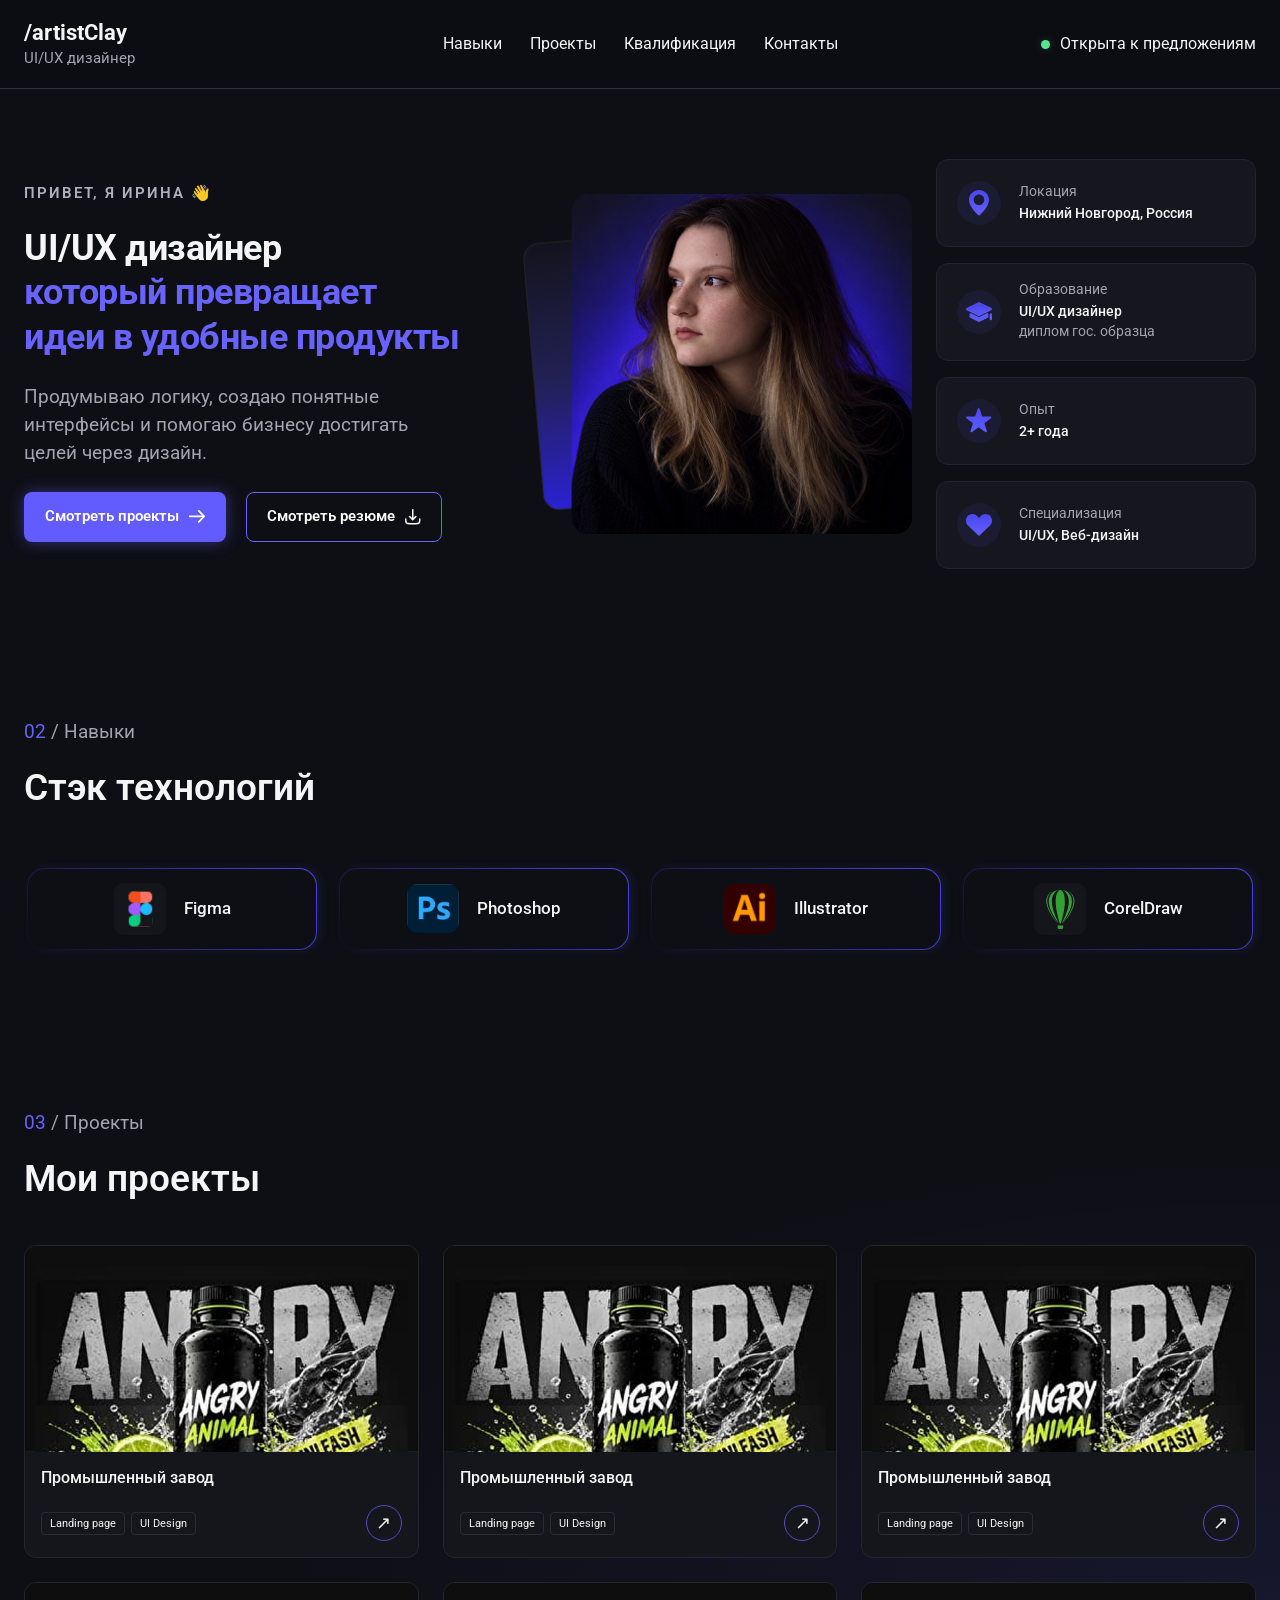
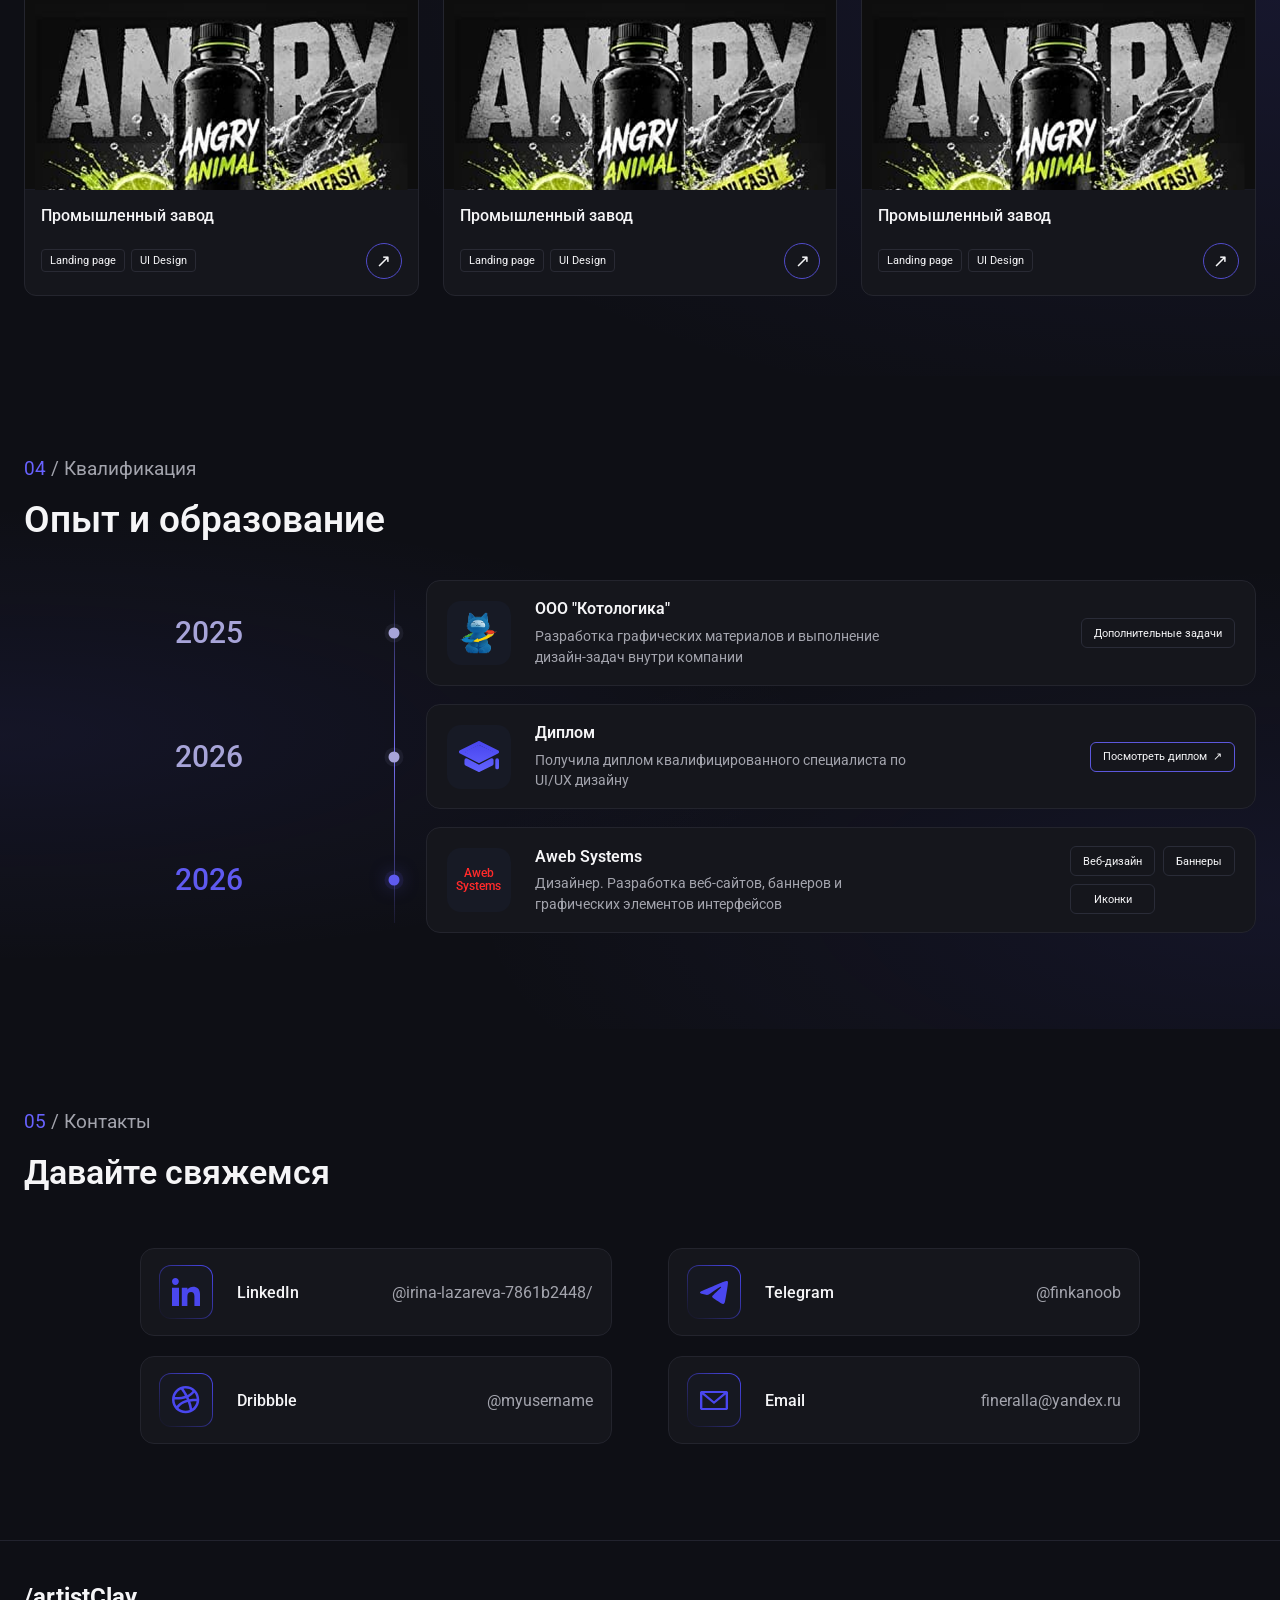
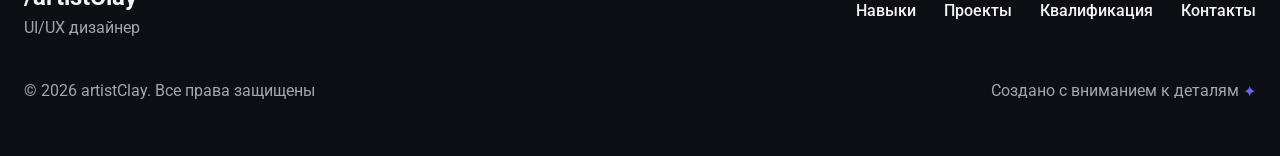
==== commit baec41d8: "add footer, contacts and some projects and exp" ====
--- a/index.html
+++ b/index.html
@@ -136,7 +136,7 @@
 
                     <div class="hero__info-card">
                         <span class="hero__info-icon" aria-hidden="true">
-                            <img src="assets/img/education-icon.svg" alt="" width="24" height="24">
+                            <img src="assets/img/education-icon-v2.svg" alt="" width="24" height="24">
                         </span>
                         <div>
                             <p class="hero__info-label">Образование</p>
@@ -258,7 +258,7 @@
                     <article class="project-card">
                         <a href="projects/start_drive.html" class="project-card__clickable" target="_blank"
                             aria-label="Открыть проект Промышленный завод">
-                            <img class="project-card__image" src="assets/img/project-factory.webp"
+                            <img class="project-card__image" src="assets/img/projects/angryanimal-preview.png"
                                 alt="Превью сайта промышленного завода" loading="lazy" width="600" height="320">
 
                             <div class="project-card__body">
@@ -284,7 +284,7 @@
                     <article class="project-card">
                         <a href="projects/start_drive.html" class="project-card__clickable" target="_blank"
                             aria-label="Открыть проект Промышленный завод">
-                            <img class="project-card__image" src="assets/img/project-factory.webp"
+                           <img class="project-card__image" src="assets/img/projects/angryanimal-preview.png"
                                 alt="Превью сайта промышленного завода" loading="lazy" width="600" height="320">
 
                             <div class="project-card__body">
@@ -311,7 +311,7 @@
                     <article class="project-card">
                         <a href="projects/start_drive.html" class="project-card__clickable" target="_blank"
                             aria-label="Открыть проект Промышленный завод">
-                            <img class="project-card__image" src="assets/img/project-factory.webp"
+                            <img class="project-card__image" src="assets/img/projects/angryanimal-preview.png"
                                 alt="Превью сайта промышленного завода" loading="lazy" width="600" height="320">
 
                             <div class="project-card__body">
@@ -338,7 +338,7 @@
                     <article class="project-card">
                         <a href="projects/start_drive.html" class="project-card__clickable" target="_blank"
                             aria-label="Открыть проект Промышленный завод">
-                            <img class="project-card__image" src="assets/img/project-factory.webp"
+                            <img class="project-card__image" src="assets/img/projects/angryanimal-preview.png"
                                 alt="Превью сайта промышленного завода" loading="lazy" width="600" height="320">
 
                             <div class="project-card__body">
@@ -365,7 +365,7 @@
                     <article class="project-card">
                         <a href="projects/start_drive.html" class="project-card__clickable" target="_blank"
                             aria-label="Открыть проект Промышленный завод">
-                            <img class="project-card__image" src="assets/img/project-factory.webp"
+                            <img class="project-card__image" src="assets/img/projects/angryanimal-preview.png"
                                 alt="Превью сайта промышленного завода" loading="lazy" width="600" height="320">
 
                             <div class="project-card__body">
@@ -391,7 +391,7 @@
                     <article class="project-card">
                         <a href="projects/start_drive.html" class="project-card__clickable" target="_blank"
                             aria-label="Открыть проект Промышленный завод">
-                            <img class="project-card__image" src="assets/img/project-factory.webp"
+                            <img class="project-card__image" src="assets/img/projects/angryanimal-preview.png"
                                 alt="Превью сайта промышленного завода" loading="lazy" width="600" height="320">
 
                             <div class="project-card__body">
@@ -434,7 +434,7 @@
 
                         <article class="experience-card">
                             <div class="experience-card__icon">
-                                <img src="assets/img/kotologika-logo.webp" alt="Логотип Котологика" width="56"
+                                <img src="assets/img/kotologika.png" alt="Логотип Котологика" width="56"
                                     height="56">
                             </div>
 
@@ -459,8 +459,8 @@
                         <div class="experience-item__year">2026</div>
 
                         <article class="experience-card">
-                            <div class="experience-card__icon experience-card__icon--outline">
-                                <img src="assets/img/diploma-icon.svg" alt="" width="40" height="40">
+                            <div class="experience-card__icon">
+                                <img src="assets/img/education-icon-v2.svg" alt="" width="40" height="40">
                             </div>
 
                             <div class="experience-card__content">
@@ -486,7 +486,7 @@
                         <div class="experience-item__year">2026</div>
 
                         <article class="experience-card">
-                            <div class="experience-card__icon experience-card__icon--outline">
+                            <div class="experience-card__icon">
                                 <div class="experience-card__logo-text">
                                     Aweb<br>Systems
                                 </div>
@@ -522,29 +522,29 @@
 
                 <div class="contacts__grid">
 
-                    <a class="contact-card" href="https://linkedin.com/in/myusername" target="_blank" rel="noopener">
+                    <a class="contact-card" href="https://linkedin.com/in/irina-lazareva-7861b2448/" target="_blank" rel="noopener">
                         <div class="contact-card__icon">
-                            <img src="assets/img/linkedin.svg" alt="" width="24" height="24">
+                            <img src="assets/img/linkedin-icon.svg" alt="" width="24" height="24">
                         </div>
                         <div class="contact-card__content">
                             <span class="contact-card__label">LinkedIn</span>
-                            <span class="contact-card__value">@myusername</span>
+                            <span class="contact-card__value">@irina-lazareva-7861b2448/</span>
                         </div>
                     </a>
 
                     <a class="contact-card" href="https://t.me/myusername" target="_blank" rel="noopener">
                         <div class="contact-card__icon">
-                            <img src="assets/img/telegram.svg" alt="" width="24" height="24">
+                            <img src="assets/img/telegram-icon.svg" alt="" width="24" height="24">
                         </div>
                         <div class="contact-card__content">
                             <span class="contact-card__label">Telegram</span>
-                            <span class="contact-card__value">@myusername</span>
+                            <span class="contact-card__value">@finkanoob</span>
                         </div>
                     </a>
 
                     <a class="contact-card" href="https://dribbble.com/myusername" target="_blank" rel="noopener">
                         <div class="contact-card__icon">
-                            <img src="assets/img/dribbble.svg" alt="" width="24" height="24">
+                            <img src="assets/img/dribble-icon.svg" alt="" width="24" height="24">
                         </div>
                         <div class="contact-card__content">
                             <span class="contact-card__label">Dribbble</span>
@@ -554,11 +554,11 @@
 
                     <a class="contact-card" href="mailto:hello@example.com">
                         <div class="contact-card__icon">
-                            <img src="assets/img/email.svg" alt="" width="24" height="24">
+                            <img src="assets/img/email-icon.svg" alt="" width="24" height="24">
                         </div>
                         <div class="contact-card__content">
                             <span class="contact-card__label">Email</span>
-                            <span class="contact-card__value">@myusername</span>
+                            <span class="contact-card__value">fineralla@yandex.ru</span>
                         </div>
                     </a>
 
@@ -604,8 +604,6 @@
 
         </div>
     </footer>
-
-    <a href="./projects/start_drive.html">start drive</a>
     <script src="./index.js"></script>
 </body>
 
--- a/css/header.css
+++ b/css/header.css
@@ -363,6 +363,10 @@
     display: none;
   }
 
+  .header {
+    padding: 12px 0;
+  }
+
   .header .mobile-menu {
     display: none;
   }
--- a/css/projects.css
+++ b/css/projects.css
@@ -34,7 +34,8 @@
 .projects__eyebrow {
   margin: 0 0 10px;
   color: var(--text-secondary);
-  font-size: 11px;
+  font-size: clamp(0.75rem, 0.6071rem + 0.7143vw, 1.25rem);
+  /* font-size: 11px; */
   line-height: 1.4;
 }
 
@@ -45,7 +46,8 @@
 .projects__title {
   margin: 0;
   color: var(--text);
-  font-size: 22px;
+  font-size: clamp(1.25rem, 0.8929rem + 1.7857vw, 2.5rem);
+  /* font-size: 22px; */
   font-weight: 600;
   line-height: 1.25;
 }
@@ -122,6 +124,7 @@
 .project-card:hover {
   border-color: #514bca;
   transform: translateY(-3px);
+ background-color: #181923;
 }
 
 /* IMAGE */
@@ -226,9 +229,9 @@
     padding: 64px var(--page-padding);
   }
 
-  .projects__title {
+  /* .projects__title {
     font-size: 28px;
-  }
+  } */
 
   .projects__all {
     font-size: 11px;
@@ -264,12 +267,12 @@
 
   .projects__eyebrow {
     margin-bottom: 20px;
-    font-size: 14px;
-  }
-
-  .projects__title {
+    /* font-size: 14px; */
+  }
+
+  /* .projects__title {
     font-size: 34px;
-  }
+  } */
 
   .projects__all {
     padding: 11px 18px;
--- a/css/experience.css
+++ b/css/experience.css
@@ -28,7 +28,8 @@
 .experience__eyebrow {
     margin: 0 0 10px;
     color: var(--text-secondary);
-    font-size: 11px;
+    font-size: clamp(0.75rem, 0.6071rem + 0.7143vw, 1.25rem);
+    /* font-size: 11px; */
     line-height: 1.4;
 }
 
@@ -39,7 +40,8 @@
 .experience__title {
     margin: 0;
     color: var(--text);
-    font-size: 22px;
+    font-size: clamp(1.25rem, 0.8929rem + 1.7857vw, 2.5rem);
+    /* font-size: 22px; */
     font-weight: 600;
     line-height: 1.2;
 }
@@ -126,7 +128,8 @@
 .experience-card__title {
     margin: 0 0 8px;
     color: var(--text);
-    font-size: 13px;
+    /* font-size: 13px; */
+    font-size: clamp(0.625rem, 0.4886rem + 0.6818vw, 1rem);
     font-weight: 600;
     line-height: 1.3;
 }
@@ -134,7 +137,8 @@
 .experience-card__text {
     margin: 0;
     color: var(--text-secondary);
-    font-size: 11px;
+    /* font-size: 11px; */
+    font-size: clamp(0.5rem, 0.3636rem + 0.6818vw, 0.875rem);
     line-height: 1.45;
 }
 
@@ -184,6 +188,7 @@
     border-color: #7c76ff;
 }
 
+
 /* TABLET */
 
 @media (min-width: 600px) {
@@ -191,9 +196,9 @@
         padding: 64px var(--page-padding);
     }
 
-    .experience__title {
+    /* .experience__title {
         font-size: 28px;
-    }
+    } */
 
     .experience-card {
         grid-template-columns: 64px minmax(0, 1fr);
@@ -206,13 +211,13 @@
         height: 64px;
     }
 
-    .experience-card__title {
+    /* .experience-card__title {
         font-size: 14px;
-    }
-
-    .experience-card__text {
+    } */
+
+    /* .experience-card__text {
         font-size: 12px;
-    }
+    } */
 
     .experience-card__chip,
     .experience-card__button {
@@ -233,12 +238,12 @@
 
     .experience__eyebrow {
         margin-bottom: 16px;
-        font-size: 14px;
-    }
-
-    .experience__title {
+        /* font-size: 14px; */
+    }
+
+    /* .experience__title {
         font-size: 34px;
-    }
+    } */
 
     .experience__timeline {
         position: relative;
@@ -314,7 +319,7 @@
     .experience-card {
         grid-template-columns: 64px minmax(0, 1fr) auto;
         align-items: center;
-        gap: 18px;
+        gap: 24px;
 
         min-height: 90px;
         padding: 18px 20px;
@@ -336,13 +341,13 @@
     }
 
     .experience-card__title {
-        font-size: 15px;
+        /* font-size: 15px; */
         margin-bottom: 6px;
     }
 
     .experience-card__text {
         max-width: 380px;
-        font-size: 12px;
+        /* font-size: 12px; */
     }
 
     .experience-card__chip,
--- a/css/contacts.css
+++ b/css/contacts.css
@@ -20,7 +20,8 @@
 .contacts__eyebrow {
   margin: 0 0 10px;
   color: var(--text-secondary);
-  font-size: 11px;
+  font-size: clamp(0.75rem, 0.6071rem + 0.7143vw, 1.25rem);
+  /* font-size: 11px; */
   line-height: 1.4;
 }
 
@@ -31,7 +32,8 @@
 .contacts__title {
   margin: 0;
   color: var(--text);
-  font-size: 22px;
+  font-size: clamp(1.25rem, 0.8929rem + 1.7857vw, 2.5rem);
+  /* font-size: 22px; */
   font-weight: 600;
   line-height: 1.2;
 }
@@ -72,23 +74,44 @@
 }
 
 .contact-card__icon {
-  flex: 0 0 42px;
-
-  width: 42px;
-  height: 42px;
+    flex: 0 0 32px;
+  width: 32px;
+  height: 32px;
 
   display: grid;
   place-items: center;
 
+  border: 1px solid transparent;
+  border-radius: 4px;
+
+  background:
+    linear-gradient(
+      #161821,
+      #161821
+    ) padding-box,
+
+    linear-gradient(
+      45deg,
+      rgba(42, 41, 137, 0) 0%,
+      #4A47EF 100%
+    ) border-box;
+  /* flex: 0 0 32px;
+
+  width: 32px;
+  height: 32px;
+
+  display: grid;
+  place-items: center;
+
   border: 1px solid #3f3ab7;
-  border-radius: 10px;
-  background: #161821;
+  border-radius: 4px;
+  background: #161821; */
 }
 
 .contact-card__icon img {
   display: block;
-  width: 24px;
-  height: 24px;
+width: 16px;
+  height: 16px;
   object-fit: contain;
 }
 
@@ -104,14 +127,16 @@
 
 .contact-card__label {
   color: var(--text);
-  font-size: 15px;
+  font-size: clamp(0.625rem, 0.4886rem + 0.6818vw, 1rem);
+  /* font-size: 15px; */
   font-weight: 500;
   line-height: 1.2;
 }
 
 .contact-card__value {
   color: var(--text-secondary);
-  font-size: 14px;
+  font-size: clamp(0.625rem, 0.4886rem + 0.6818vw, 1rem);
+  /* font-size: 14px; */
   line-height: 1.2;
   text-align: right;
   white-space: nowrap;
@@ -129,9 +154,22 @@
   }
 
   .contact-card {
+    gap: 24px;
     min-height: 78px;
     padding: 16px 18px;
   }
+
+    .contact-card__icon {
+  flex: 0 0 48px;
+        border-radius: 12px;
+  width: 48px;
+  height: 48px;
+}
+
+.contact-card__icon img {
+  width: 24px;
+  height: 24px;
+}
 }
 
 /* DESKTOP */
@@ -142,12 +180,12 @@
   }
 
   .contacts__heading {
-    margin-bottom: 36px;
+    margin-bottom: 56px;
   }
 
   .contacts__eyebrow {
     margin-bottom: 16px;
-    font-size: 14px;
+    /* font-size: 14px; */
   }
 
   .contacts__title {
@@ -166,13 +204,26 @@
     padding: 16px 18px;
   }
 
-  .contact-card__label {
+  /* .contact-card__label {
     font-size: 16px;
-  }
-
+  } */
+/* 
   .contact-card__value {
     font-size: 15px;
-  }
+  } */
+
+  .contact-card__icon {
+  flex: 0 0 54px;
+
+  width: 54px;
+  height: 54px;
+}
+
+.contact-card__icon img {
+  width: 28px;
+  height: 28px;
+}
+
 }
 
 /* FOCUS / ACCESSIBILITY */
--- a/css/foter.css
+++ b/css/foter.css
@@ -46,14 +46,16 @@
 }
 
 .footer__logo-name {
-  font-size: 16px;
+  font-size: clamp(0.75rem, 0.4773rem + 1.3636vw, 1.5rem);
+  /* font-size: 16px; */
   font-weight: 700;
   line-height: 1.2;
 }
 
 .footer__logo-description {
   color: var(--text-secondary);
-  font-size: 11px;
+  font-size: clamp(0.5rem, 0.3182rem + 0.9091vw, 1rem);
+  /* font-size: 11px; */
   line-height: 1.3;
 }
 
@@ -68,7 +70,8 @@
 .footer__nav a {
   color: var(--text);
   text-decoration: none;
-  font-size: 11px;
+  font-size: clamp(0.5rem, 0.3182rem + 0.9091vw, 1rem);
+  /* font-size: 11px; */
   font-weight: 500;
   line-height: 1.3;
 
@@ -94,7 +97,8 @@
 .footer__credit {
   margin: 0;
   color: var(--text-secondary);
-  font-size: 11px;
+  font-size: clamp(0.5rem, 0.3182rem + 0.9091vw, 1rem);
+  /* font-size: 11px; */
   line-height: 1.5;
 }
 
@@ -114,16 +118,16 @@
   }
 
   .footer__container {
-    padding-top: 36px;
+    padding-top: 32px;
   }
 
   .footer__nav {
     gap: 14px 28px;
   }
 
-  .footer__nav a {
-    font-size: 12px;
-  }
+  /* .footer__nav a {
+    font-size: 12px;
+  } */
 
   .footer__bottom {
     margin-top: 40px;
@@ -140,20 +144,20 @@
   }
 
   .footer__container {
-    padding-top: 48px;
+    padding-top: 42px;
   }
 
   .footer__top {
     align-items: center;
   }
 
-  .footer__logo-name {
+  /* .footer__logo-name {
     font-size: 17px;
-  }
-
-  .footer__logo-description {
-    font-size: 12px;
-  }
+  } */
+
+  /* .footer__logo-description {
+    font-size: 12px;
+  } */
 
   .footer__nav {
     display: flex;
@@ -161,9 +165,9 @@
     gap: 28px;
   }
 
-  .footer__nav a {
-    font-size: 12px;
-  }
+  /* .footer__nav a {
+    font-size: 12px;
+  } */
 
   .footer__bottom {
     flex-direction: row;
@@ -172,11 +176,11 @@
     gap: 24px;
     margin-top: 40px;
   }
-
+/* 
   .footer__copyright,
   .footer__credit {
     font-size: 12px;
-  }
+  } */
 }
 
 /* ================================
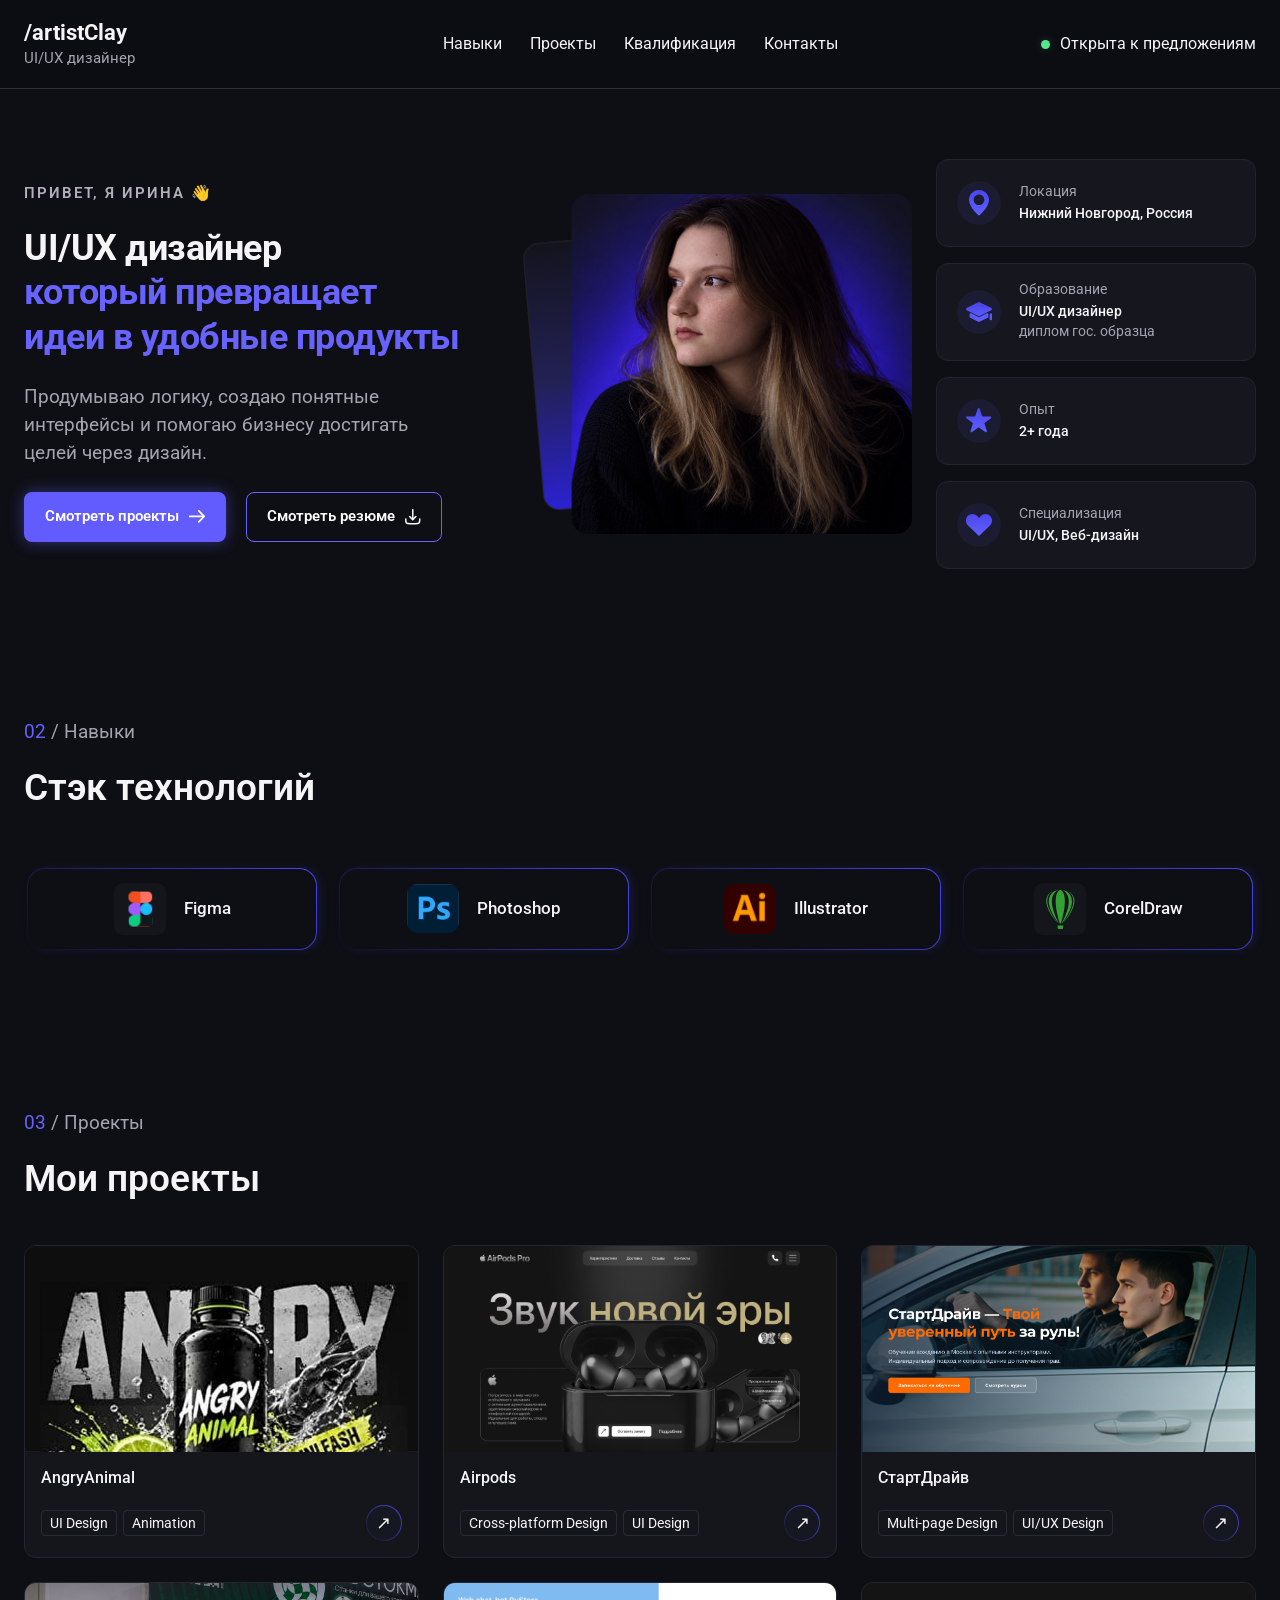
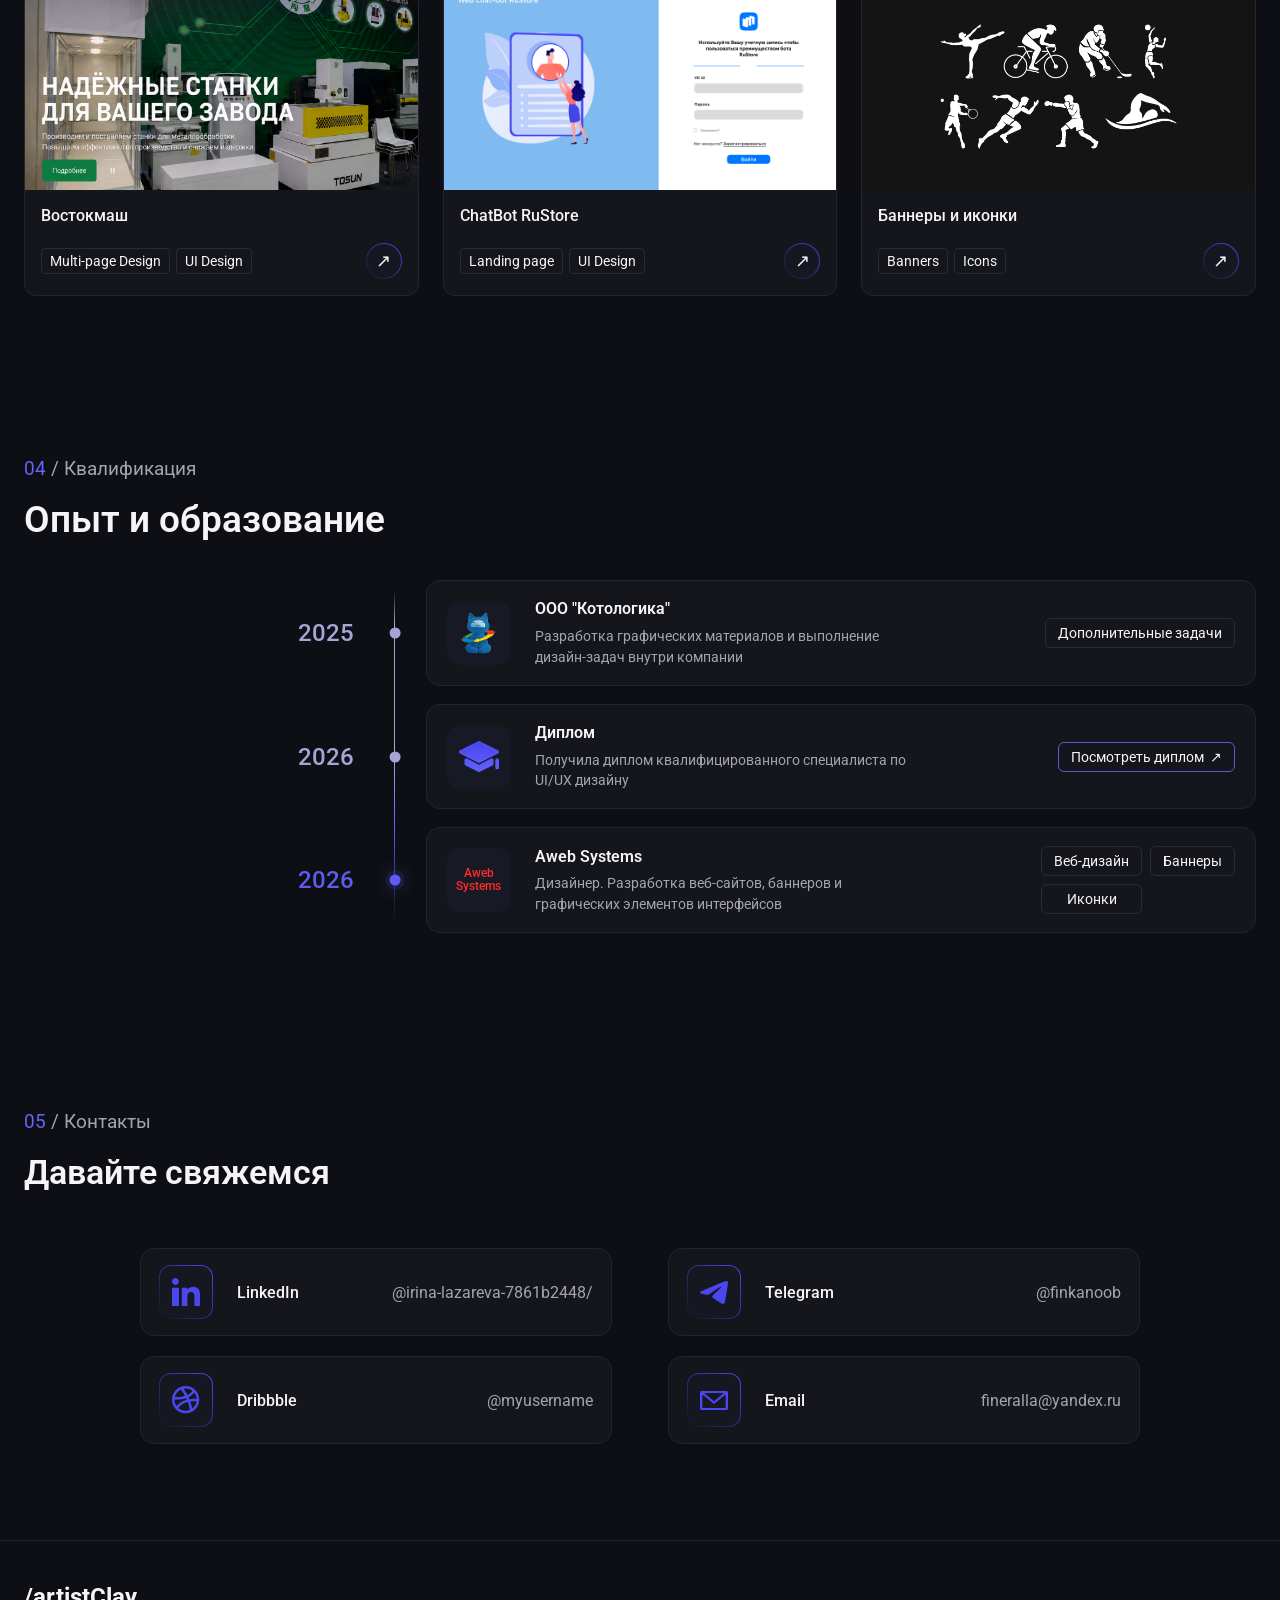
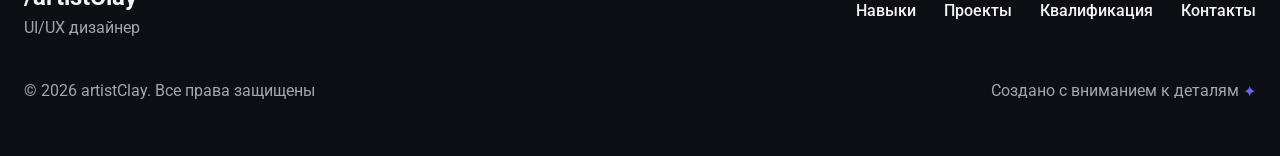
==== commit 1e8b1982: "add projects and project html" ====
--- a/index.html
+++ b/index.html
@@ -253,17 +253,121 @@
                 </div>
 
                 <div class="projects__grid">
-
-                    <!-- 1. Завод -->
+                    <!-- AngryAnimal -->
+                    <article class="project-card">
+                        <a href="projects/angry_animal.html" class="project-card__clickable" target="_blank"
+                            aria-label="Открыть проект AngryAnimal">
+                           <img class="project-card__image" src="assets/img/projects/angryanimal-preview.png"
+                                alt="Превью сайта AngryAnimal" loading="lazy" width="600" height="320">
+
+                            <div class="project-card__body">
+                                <h3 class="project-card__title">
+                                    AngryAnimal
+                                </h3>
+
+                                <div class="project-card__bottom">
+                                    <div class="project-card__tags">
+                                        <span>UI Design</span>
+                                        <span>Animation</span>
+                                    </div>
+
+                                    <span class="project-card__link" aria-hidden="true">
+                                        <span>↗</span>
+                                    </span>
+                                </div>
+                            </div>
+                        </a>
+                    </article>
+
+                    <!-- Airpods -->
+                    <article class="project-card">
+                        <a href="projects/airpods.html" class="project-card__clickable" target="_blank"
+                            aria-label="Открыть проект Airpods">
+                            <img class="project-card__image" src="assets/img/projects/airpods-preview.png"
+                                alt="Превью сайта промышленного завода" loading="lazy" width="600" height="320">
+
+                            <div class="project-card__body">
+                                <h3 class="project-card__title">
+                                    Airpods
+                                </h3>
+
+                                <div class="project-card__bottom">
+                                    <div class="project-card__tags">
+                                        <span>Cross-platform Design</span>
+                                        <span>UI Design</span>
+                                    </div>
+
+                                    <span class="project-card__link" aria-hidden="true">
+                                        <span>↗</span>
+                                    </span>
+                                </div>
+                            </div>
+                        </a>
+                    </article>
+
+                    <!-- StartDrive -->
                     <article class="project-card">
                         <a href="projects/start_drive.html" class="project-card__clickable" target="_blank"
                             aria-label="Открыть проект Промышленный завод">
-                            <img class="project-card__image" src="assets/img/projects/angryanimal-preview.png"
+                            <img class="project-card__image" src="assets/img/projects/startdrive-preview.png"
                                 alt="Превью сайта промышленного завода" loading="lazy" width="600" height="320">
 
                             <div class="project-card__body">
                                 <h3 class="project-card__title">
-                                    Промышленный завод
+                                    СтартДрайв
+                                </h3>
+
+                                <div class="project-card__bottom">
+                                    <div class="project-card__tags">
+                                        <span>Multi-page Design</span>
+                                        <span>UI/UX Design</span>
+                                    </div>
+
+                                    <span class="project-card__link" aria-hidden="true">
+                                        <span>↗</span>
+                                    </span>
+                                </div>
+                            </div>
+                        </a>
+                    </article>
+
+
+                    <!-- Востокмаш промышленные завод -->
+                    <article class="project-card">
+                        <a href="projects/vostokmash.html" class="project-card__clickable" target="_blank"
+                            aria-label="Открыть проект Промышленный завод">
+                            <img class="project-card__image" src="assets/img/projects/vostokmash-preview.png"
+                                alt="Превью сайта промышленного завода" loading="lazy" width="600" height="320">
+
+                            <div class="project-card__body">
+                                <h3 class="project-card__title">
+                                    Востокмаш
+                                </h3>
+
+                                <div class="project-card__bottom">
+                                    <div class="project-card__tags">
+                                        <span>Multi-page Design</span>
+                                        <span>UI Design</span>
+                                    </div>
+
+                                    <span class="project-card__link" aria-hidden="true">
+                                        <span>↗</span>
+                                    </span>
+                                </div>
+                            </div>
+                        </a>
+                    </article>
+
+                    <!-- RuStore -->
+                    <article class="project-card">
+                        <a href="projects/chatbot_rustore.html" class="project-card__clickable" target="_blank"
+                            aria-label="Открыть проект Промышленный завод">
+                            <img class="project-card__image" src="assets/img/projects/rustore-preview.png"
+                                alt="Превью сайта ChatBot RuStore" loading="lazy" width="600" height="320">
+
+                            <div class="project-card__body">
+                                <h3 class="project-card__title">
+                                    ChatBot RuStore
                                 </h3>
 
                                 <div class="project-card__bottom">
@@ -280,129 +384,22 @@
                         </a>
                     </article>
 
-                    <!-- 2. AngryAnimal -->
+                    <!-- Баннеры и иконки-->
                     <article class="project-card">
-                        <a href="projects/start_drive.html" class="project-card__clickable" target="_blank"
-                            aria-label="Открыть проект Промышленный завод">
-                           <img class="project-card__image" src="assets/img/projects/angryanimal-preview.png"
-                                alt="Превью сайта промышленного завода" loading="lazy" width="600" height="320">
+                        <a href="projects/banners_and_icons.html" class="project-card__clickable" target="_blank"
+                            aria-label="Открыть проект Баннеры и иконки">
+                            <img class="project-card__image" src="assets/img/projects/banners and icons/previoev.png"
+                                alt="Превью Баннеры и иконки" loading="lazy" width="600" height="320">
 
                             <div class="project-card__body">
                                 <h3 class="project-card__title">
-                                    Промышленный завод
+                                    Баннеры и иконки
                                 </h3>
 
                                 <div class="project-card__bottom">
                                     <div class="project-card__tags">
-                                        <span>Landing page</span>
-                                        <span>UI Design</span>
-                                    </div>
-
-                                    <span class="project-card__link" aria-hidden="true">
-                                        <span>↗</span>
-                                    </span>
-                                </div>
-                            </div>
-                        </a>
-                    </article>
-
-
-                    <!-- 3. Завод -->
-                    <article class="project-card">
-                        <a href="projects/start_drive.html" class="project-card__clickable" target="_blank"
-                            aria-label="Открыть проект Промышленный завод">
-                            <img class="project-card__image" src="assets/img/projects/angryanimal-preview.png"
-                                alt="Превью сайта промышленного завода" loading="lazy" width="600" height="320">
-
-                            <div class="project-card__body">
-                                <h3 class="project-card__title">
-                                    Промышленный завод
-                                </h3>
-
-                                <div class="project-card__bottom">
-                                    <div class="project-card__tags">
-                                        <span>Landing page</span>
-                                        <span>UI Design</span>
-                                    </div>
-
-                                    <span class="project-card__link" aria-hidden="true">
-                                        <span>↗</span>
-                                    </span>
-                                </div>
-                            </div>
-                        </a>
-                    </article>
-
-
-                    <!-- 4. Образовательный проект -->
-                    <article class="project-card">
-                        <a href="projects/start_drive.html" class="project-card__clickable" target="_blank"
-                            aria-label="Открыть проект Промышленный завод">
-                            <img class="project-card__image" src="assets/img/projects/angryanimal-preview.png"
-                                alt="Превью сайта промышленного завода" loading="lazy" width="600" height="320">
-
-                            <div class="project-card__body">
-                                <h3 class="project-card__title">
-                                    Промышленный завод
-                                </h3>
-
-                                <div class="project-card__bottom">
-                                    <div class="project-card__tags">
-                                        <span>Landing page</span>
-                                        <span>UI Design</span>
-                                    </div>
-
-                                    <span class="project-card__link" aria-hidden="true">
-                                        <span>↗</span>
-                                    </span>
-                                </div>
-                            </div>
-                        </a>
-                    </article>
-
-
-                    <!-- 5. AngryAnimal -->
-                    <article class="project-card">
-                        <a href="projects/start_drive.html" class="project-card__clickable" target="_blank"
-                            aria-label="Открыть проект Промышленный завод">
-                            <img class="project-card__image" src="assets/img/projects/angryanimal-preview.png"
-                                alt="Превью сайта промышленного завода" loading="lazy" width="600" height="320">
-
-                            <div class="project-card__body">
-                                <h3 class="project-card__title">
-                                    Промышленный завод
-                                </h3>
-
-                                <div class="project-card__bottom">
-                                    <div class="project-card__tags">
-                                        <span>Landing page</span>
-                                        <span>UI Design</span>
-                                    </div>
-
-                                    <span class="project-card__link" aria-hidden="true">
-                                        <span>↗</span>
-                                    </span>
-                                </div>
-                            </div>
-                        </a>
-                    </article>
-
-                    <!-- 6. AngryAnimal -->
-                    <article class="project-card">
-                        <a href="projects/start_drive.html" class="project-card__clickable" target="_blank"
-                            aria-label="Открыть проект Промышленный завод">
-                            <img class="project-card__image" src="assets/img/projects/angryanimal-preview.png"
-                                alt="Превью сайта промышленного завода" loading="lazy" width="600" height="320">
-
-                            <div class="project-card__body">
-                                <h3 class="project-card__title">
-                                    Промышленный завод
-                                </h3>
-
-                                <div class="project-card__bottom">
-                                    <div class="project-card__tags">
-                                        <span>Landing page</span>
-                                        <span>UI Design</span>
+                                        <span>Banners</span>
+                                        <span>Icons</span>
                                     </div>
 
                                     <span class="project-card__link" aria-hidden="true">
--- a/css/projects.css
+++ b/css/projects.css
@@ -7,11 +7,11 @@
   position: relative;
   padding: 48px var(--page-padding) 56px;
   background:
-    radial-gradient(
+    /* radial-gradient(
       ellipse at 100% 60%,
       rgba(98, 92, 255, 0.1),
       transparent 55%
-    ),
+    ), */
     var(--bg);
 }
 
@@ -201,6 +201,10 @@
   transition:
     background-color 0.2s ease,
     transform 0.2s ease;
+
+    border: 1px solid transparent;
+  /* border-radius: 4px; */
+  background: linear-gradient( #161821, #161821 ) padding-box, linear-gradient( 45deg, rgba(42, 41, 137, 0) 0%, #4A47EF 100% ) border-box;
 }
 
 /* .project-card__link:hover {
@@ -290,13 +294,13 @@
   }
 
   /* Visual order from desktop mockup */
-  .project-card:nth-child(1) {
+  /* .project-card:nth-child(1) {
     order: 2;
   }
 
   .project-card:nth-child(2) {
     order: 1;
-  }
+  } */
 
   .project-card__body {
     padding: 16px;
@@ -307,7 +311,7 @@
   }
 
   .project-card__tags span {
-    font-size: 11px;
+    font-size: 14px;
   }
 
   .project-card__link {
--- a/css/experience.css
+++ b/css/experience.css
@@ -6,12 +6,12 @@
     position: relative;
     padding: 48px var(--page-padding) 56px;
     background:
-        radial-gradient(ellipse at 0% 55%,
+        /* radial-gradient(ellipse at 0% 55%,
             rgba(98, 92, 255, 0.08),
             transparent 45%),
         radial-gradient(ellipse at 100% 80%,
             rgba(98, 92, 255, 0.08),
-            transparent 45%),
+            transparent 45%), */
         var(--bg);
 }
 
@@ -255,17 +255,22 @@
     }
 
     .experience__timeline::before {
-        content: "";
-        position: absolute;
-        top: 10px;
-        bottom: 10px;
-        left: 30%;
-
-        width: 1px;
-        background: linear-gradient(to bottom,
-                rgba(122, 116, 255, 0.1),
-                rgba(122, 116, 255, 0.95),
-                rgba(122, 116, 255, 0.1));
+       content: "";
+  position: absolute;
+
+  top: 10px;
+  bottom: 10px;
+  left: 30%;
+
+  width: 1px;
+
+  background: linear-gradient(
+    to bottom,
+    #a7a4d800 0%,
+    #a7a4d8 10%,
+    #a7a4d8 50%,
+    #6862ff 70%,
+    #6762ff00 100%)
     }
 
     .experience-item {
@@ -277,18 +282,20 @@
 
     .experience-item__year {
         position: relative;
-        display: flex;
-        align-items: center;
-        justify-content: center;
-
-        margin: 0;
-        padding: 0;
-        border: none;
-        background: transparent;
-
-        color: #a7a4d8;
-        font-size: 30px;
-        font-weight: 500;
+  display: flex;
+  align-items: center;
+  justify-content: flex-end;
+
+  margin: 0;
+  padding: 0 40px 0 0;
+
+  border: none;
+  background: transparent;
+
+  color: #a7a4d8;
+  font-size: 24px;
+  font-weight: 500;
+  line-height: 1;
     }
 
     .experience-item__year::after {
@@ -296,13 +303,13 @@
         position: absolute;
         top: 50%;
         right: 0;
-        transform: translate(50%, -50%);
+        transform: translate(60%, -50%);
 
         width: 11px;
         height: 11px;
         border-radius: 50%;
         background: #a7a4d8;
-        box-shadow: 0 0 0 4px rgba(167, 164, 216, 0.08);
+        /* box-shadow: 0 0 0 4px rgba(167, 164, 216, 0.08); */
     }
 
     .experience-item--active .experience-item__year {
@@ -354,7 +361,7 @@
     .experience-card__button {
         min-height: 30px;
         padding: 0 12px;
-        font-size: 11px;
+        font-size: 14px;
     }
 }
 
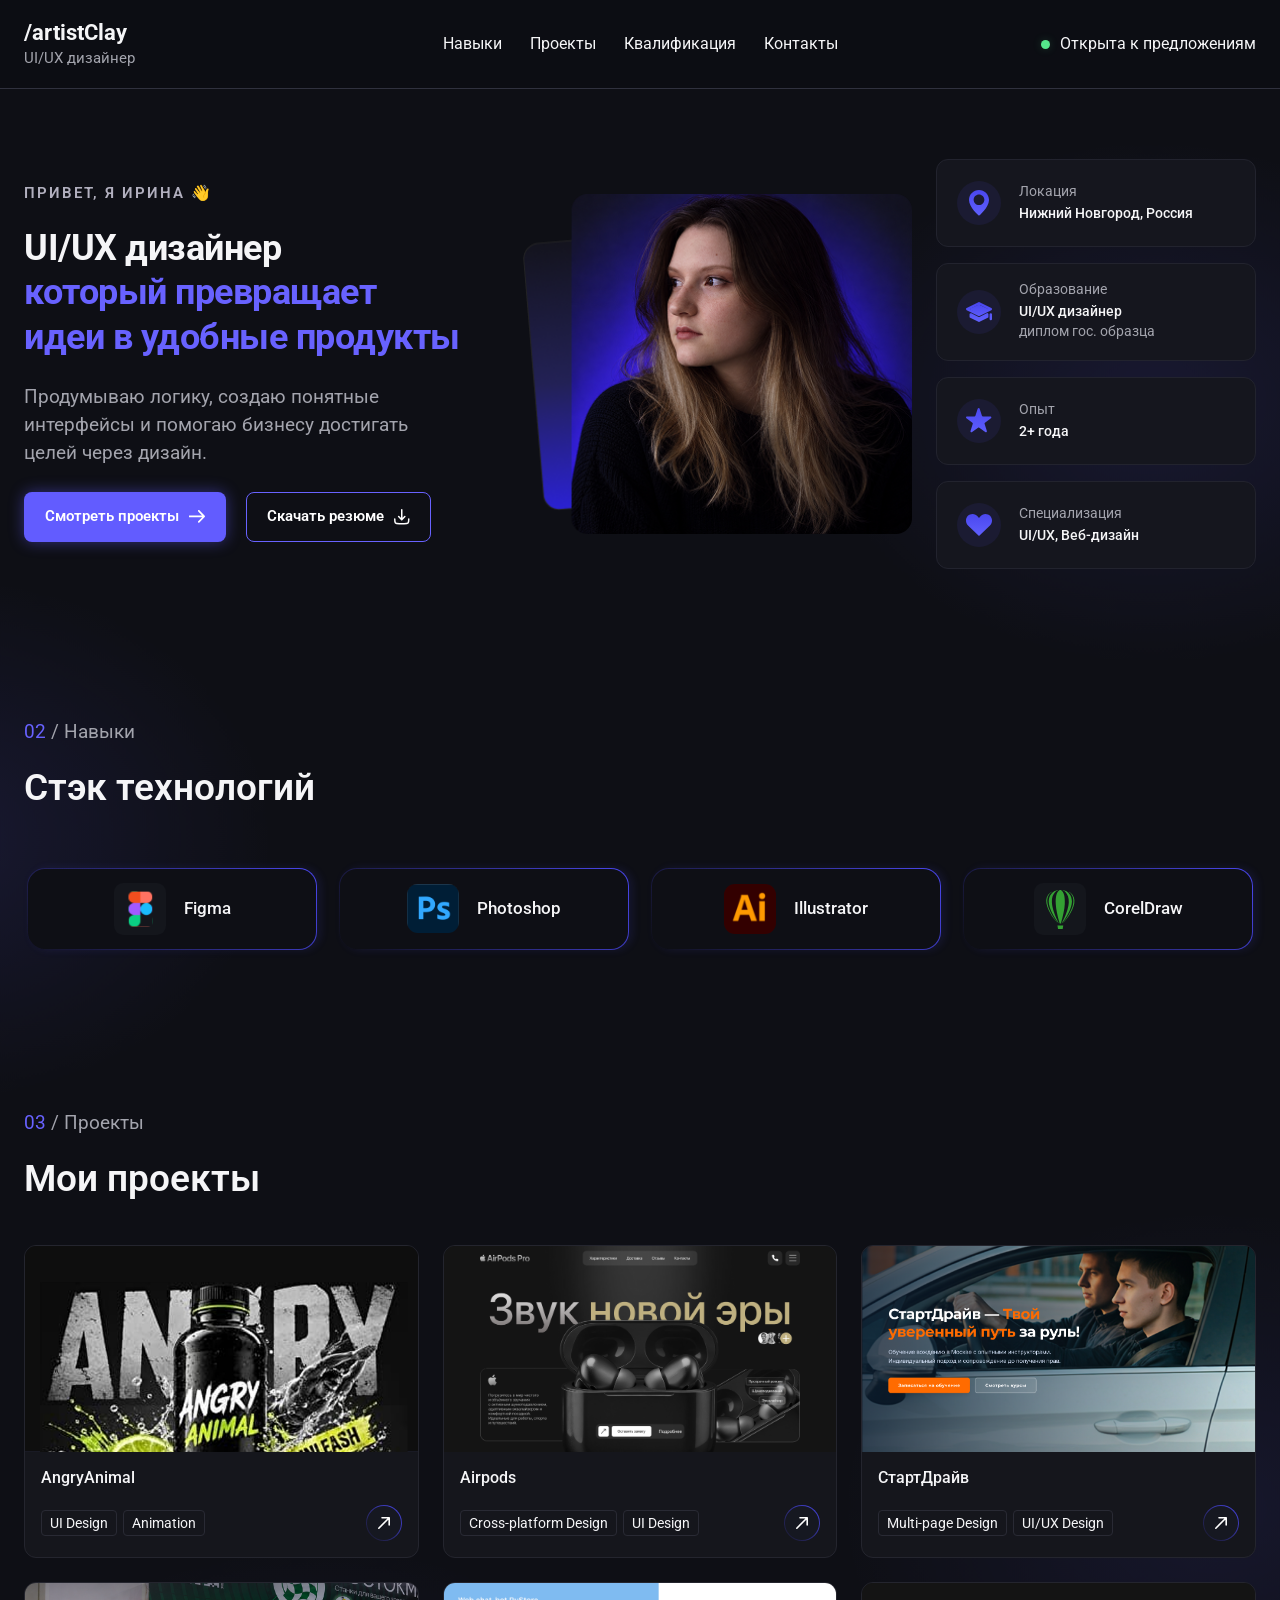
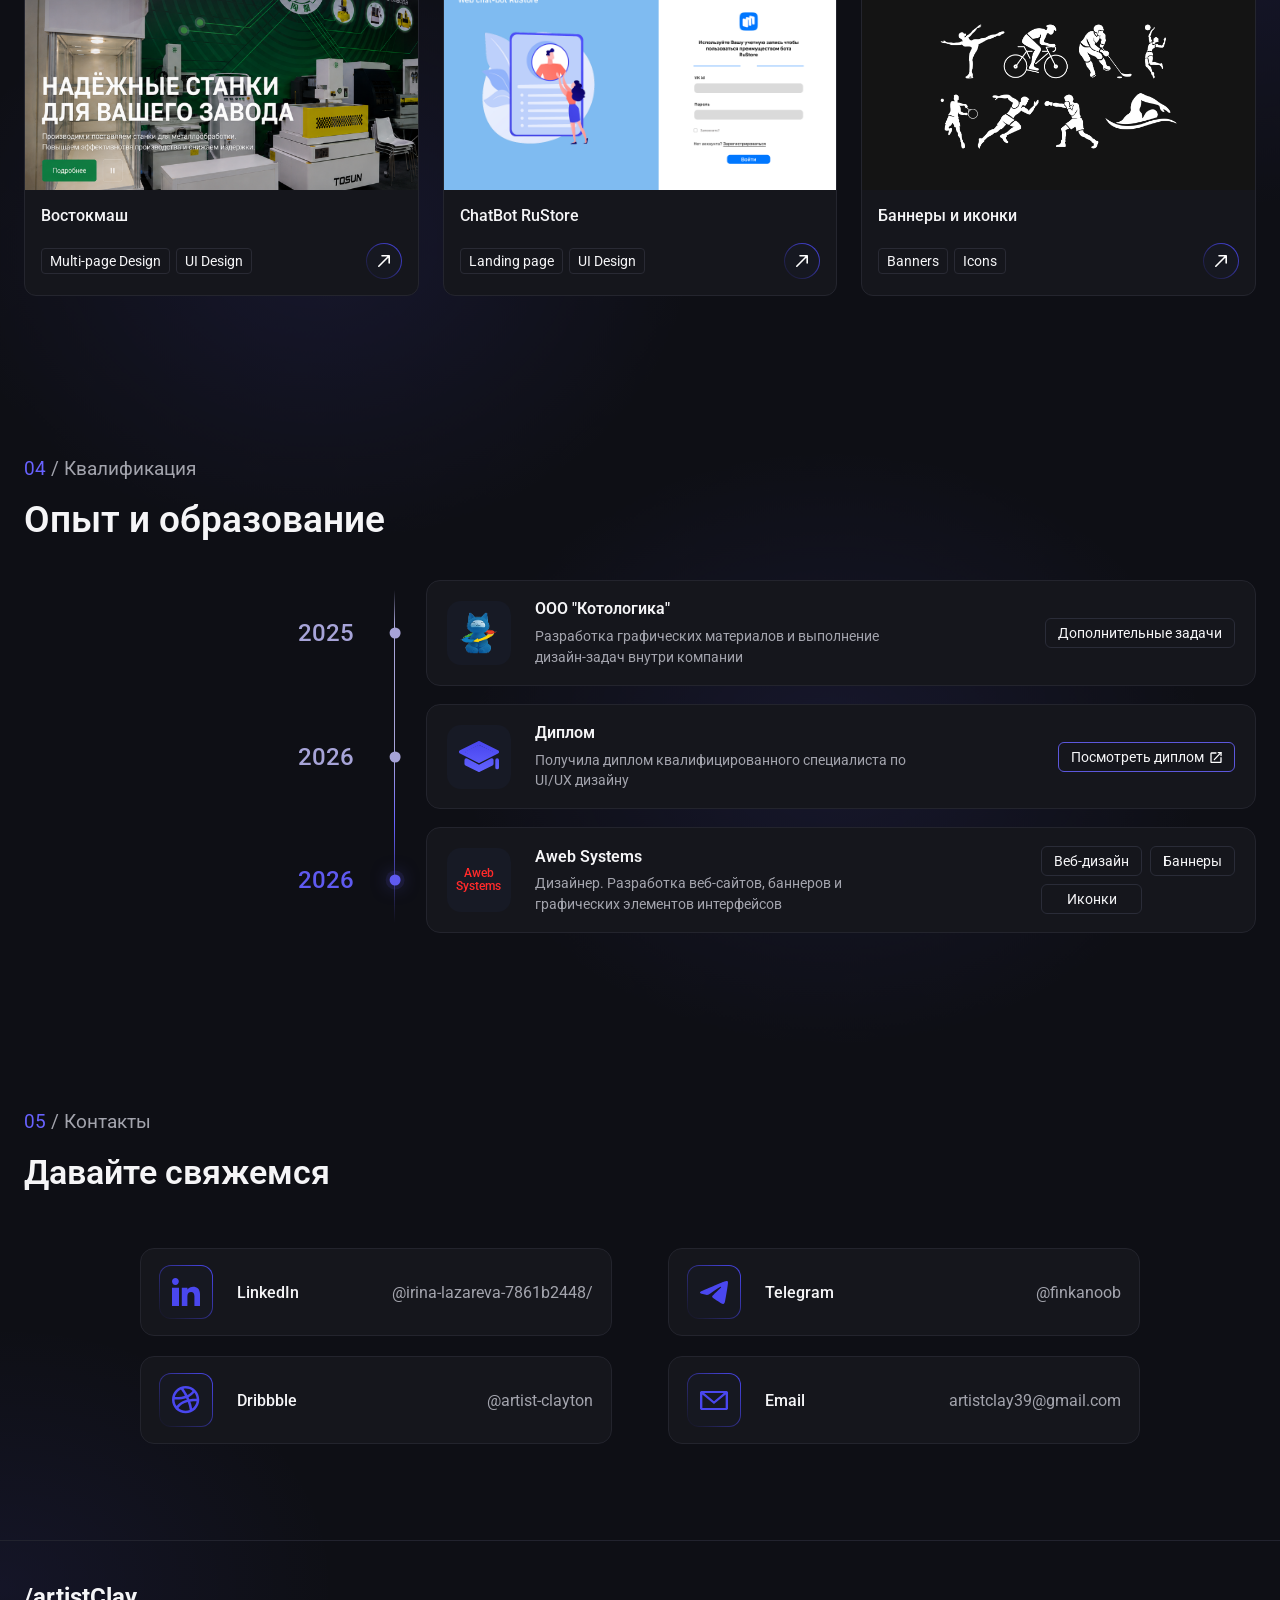
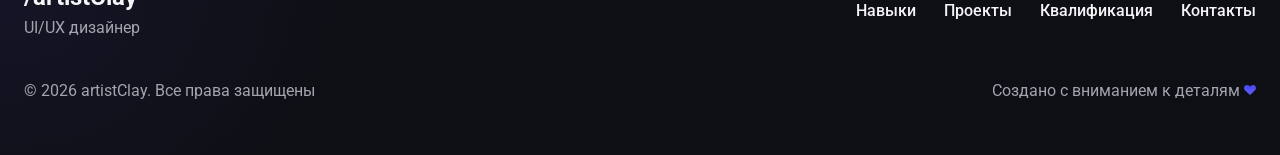
==== commit 5578179f: "more details add resume, diploma, fix contacts and buttons, add zoom in img, add decoration, fixed f" ====
--- a/index.html
+++ b/index.html
@@ -7,6 +7,7 @@
     <title>Portfolio artistClay</title>
     <link rel="stylesheet" href="css/reset.css">
     <link rel="stylesheet" href="css/main.css">
+    <link rel="stylesheet" href="css/background-home.css">
     <link rel="stylesheet" href="css/header.css">
     <link rel="stylesheet" href="css/hero-section.css">
     <link rel="stylesheet" href="css/tools.css">
@@ -98,12 +99,14 @@
                     <div class="hero__actions">
                         <a class="hero__button hero__button--primary" href="#projects">
                             Смотреть проекты
-                            <img class="hero__button-icon" src="assets/img/arrow-icon.svg" alt="" width="16"
+                            <img class="hero__button-icon" src="assets/img/arrow-right-icon.svg" alt="" width="16"
                                 height="16">
 
                         </a>
-                        <a class="hero__button hero__button--secondary" href="assets/resume.pdf" download>
-                            Смотреть резюме
+                        <a class="hero__button hero__button--secondary" target="_blank"
+                            href="https://drive.google.com/file/d/1gTI9h5LOe17detGWOXR9uTBSsWPQYg2f/view?usp=sharing"
+                            download>
+                            Скачать резюме
 
                             <img class="hero__button-icon" src="assets/img/download-icon.svg" alt="" width="16"
                                 height="16">
@@ -257,7 +260,7 @@
                     <article class="project-card">
                         <a href="projects/angry_animal.html" class="project-card__clickable" target="_blank"
                             aria-label="Открыть проект AngryAnimal">
-                           <img class="project-card__image" src="assets/img/projects/angryanimal-preview.png"
+                            <img class="project-card__image" src="assets/img/projects/angryanimal-preview.png"
                                 alt="Превью сайта AngryAnimal" loading="lazy" width="600" height="320">
 
                             <div class="project-card__body">
@@ -272,7 +275,7 @@
                                     </div>
 
                                     <span class="project-card__link" aria-hidden="true">
-                                        <span>↗</span>
+                                        <img src="assets/img/arrow-top-right-icon.svg" alt="" width="18" height="18">
                                     </span>
                                 </div>
                             </div>
@@ -298,7 +301,7 @@
                                     </div>
 
                                     <span class="project-card__link" aria-hidden="true">
-                                        <span>↗</span>
+                                        <img src="assets/img/arrow-top-right-icon.svg" alt="" width="18" height="18">
                                     </span>
                                 </div>
                             </div>
@@ -324,7 +327,7 @@
                                     </div>
 
                                     <span class="project-card__link" aria-hidden="true">
-                                        <span>↗</span>
+                                        <img src="assets/img/arrow-top-right-icon.svg" alt="" width="18" height="18">
                                     </span>
                                 </div>
                             </div>
@@ -351,7 +354,7 @@
                                     </div>
 
                                     <span class="project-card__link" aria-hidden="true">
-                                        <span>↗</span>
+                                        <img src="assets/img/arrow-top-right-icon.svg" alt="" width="18" height="18">
                                     </span>
                                 </div>
                             </div>
@@ -377,7 +380,7 @@
                                     </div>
 
                                     <span class="project-card__link" aria-hidden="true">
-                                        <span>↗</span>
+                                        <img src="assets/img/arrow-top-right-icon.svg" alt="" width="18" height="18">
                                     </span>
                                 </div>
                             </div>
@@ -403,7 +406,7 @@
                                     </div>
 
                                     <span class="project-card__link" aria-hidden="true">
-                                        <span>↗</span>
+                                        <img src="assets/img/arrow-top-right-icon.svg" alt="" width="18" height="18">
                                     </span>
                                 </div>
                             </div>
@@ -431,8 +434,7 @@
 
                         <article class="experience-card">
                             <div class="experience-card__icon">
-                                <img src="assets/img/kotologika.png" alt="Логотип Котологика" width="56"
-                                    height="56">
+                                <img src="assets/img/kotologika.png" alt="Логотип Котологика" width="56" height="56">
                             </div>
 
                             <div class="experience-card__content">
@@ -469,10 +471,13 @@
                             </div>
 
                             <div class="experience-card__actions">
-                                <a href="assets/diploma.pdf" class="experience-card__button" target="_blank"
-                                    rel="noopener">
+                                <a href="https://drive.google.com/file/d/1o9IfDHVyT0hDIX7SOUJbHtJILJgbcNkw/view?usp=sharing"
+                                    class="experience-card__button" target="_blank" rel="noopener">
                                     Посмотреть диплом
-                                    <span aria-hidden="true">↗</span>
+                                    <!-- <span> -->
+                                        <img src="assets/img/open-link-icon.svg" alt="" width="12" height="12">
+                                    <!-- </span> -->
+                                    
                                 </a>
                             </div>
                         </article>
@@ -519,7 +524,8 @@
 
                 <div class="contacts__grid">
 
-                    <a class="contact-card" href="https://linkedin.com/in/irina-lazareva-7861b2448/" target="_blank" rel="noopener">
+                    <a class="contact-card" href="https://linkedin.com/in/irina-lazareva-7861b2448/" target="_blank"
+                        rel="noopener">
                         <div class="contact-card__icon">
                             <img src="assets/img/linkedin-icon.svg" alt="" width="24" height="24">
                         </div>
@@ -529,7 +535,7 @@
                         </div>
                     </a>
 
-                    <a class="contact-card" href="https://t.me/myusername" target="_blank" rel="noopener">
+                    <a class="contact-card" href="https://t.me/finkanoob" target="_blank" rel="noopener">
                         <div class="contact-card__icon">
                             <img src="assets/img/telegram-icon.svg" alt="" width="24" height="24">
                         </div>
@@ -539,13 +545,13 @@
                         </div>
                     </a>
 
-                    <a class="contact-card" href="https://dribbble.com/myusername" target="_blank" rel="noopener">
+                    <a class="contact-card" href="https://dribbble.com/artist-clayton" target="_blank" rel="noopener">
                         <div class="contact-card__icon">
                             <img src="assets/img/dribble-icon.svg" alt="" width="24" height="24">
                         </div>
                         <div class="contact-card__content">
                             <span class="contact-card__label">Dribbble</span>
-                            <span class="contact-card__value">@myusername</span>
+                            <span class="contact-card__value">@artist-clayton</span>
                         </div>
                     </a>
 
@@ -555,7 +561,7 @@
                         </div>
                         <div class="contact-card__content">
                             <span class="contact-card__label">Email</span>
-                            <span class="contact-card__value">fineralla@yandex.ru</span>
+                            <span class="contact-card__value">artistclay39@gmail.com</span>
                         </div>
                     </a>
 
@@ -595,12 +601,17 @@
 
                 <p class="footer__credit">
                     Создано с вниманием к деталям
-                    <span aria-hidden="true">✦</span>
+                    <!-- <span aria-hidden="true">✦</span> -->
+                    <img src="assets/img/hearth-icon.svg" alt="" width="12" height="12">
                 </p>
             </div>
 
         </div>
     </footer>
+    <!-- Кнопка возврата наверх -->
+    <button class="back-to-top" type="button" aria-label="Вернуться наверх" title="Наверх">
+        <img src="assets/img/arrow-top-icon.svg" alt="" width="20" height="20">
+    </button>
     <script src="./index.js"></script>
 </body>
 
--- a/css/main.css
+++ b/css/main.css
@@ -19,6 +19,7 @@
 }
 
 body {
+  position: relative;
   margin: 0;
   background: var(--bg);
   color: var(--text);
@@ -36,4 +37,105 @@
   :root {
     --page-padding: 24px;
   }
-}+}
+
+/* ================================
+   BACK TO TOP — MOBILE FIRST
+================================ */
+
+.back-to-top {
+  position: fixed;
+  right: 16px;
+  bottom: 20px;
+  z-index: 90;
+
+  display: grid;
+  place-items: center;
+
+  width: 36px;
+  height: 36px;
+  padding: 0;
+
+  border: 1px solid transparent;
+  border-radius: 12px;
+
+  background:
+    linear-gradient(#15161c, #15161c) padding-box,
+    linear-gradient(
+      45deg,
+      rgba(42, 41, 137, 0.2),
+      #4A47EF
+    ) border-box;
+
+  color: #f5f5f7;
+  /* font-size: 22px;
+  line-height: 1; */
+
+  cursor: pointer;
+
+  /* По умолчанию скрыта */
+  opacity: 0;
+  visibility: hidden;
+  transform: translateY(12px);
+  pointer-events: none;
+
+  transition:
+    opacity 0.25s ease,
+    visibility 0.25s ease,
+    transform 0.25s ease,
+    border-color 0.25s ease;
+}
+
+.back-to-top img {
+  display: block;
+  width: 15px;
+  height: 15px;
+  object-fit: contain;
+  flex-shrink: 0;
+}
+
+/* Появление после прокрутки */
+
+.back-to-top.is-visible {
+  opacity: 1;
+  visibility: visible;
+  transform: translateY(0);
+  pointer-events: auto;
+}
+
+/* Hover */
+
+@media (hover: hover) {
+  .back-to-top:hover {
+    transform: translateY(-3px);
+  }
+}
+
+/* Desktop */
+
+@media (min-width: 960px) {
+  .back-to-top {
+    right: 32px;
+    bottom: 32px;
+    width: 48px;
+    height: 48px;
+    font-size: 24px;
+  }
+  .back-to-top img {
+  width: 20px;
+  height: 20px;
+}
+}
+
+/* Доступность */
+
+.back-to-top:focus-visible {
+  outline: 2px solid #8b86ff;
+  outline-offset: 4px;
+}
+
+@media (prefers-reduced-motion: reduce) {
+  .back-to-top {
+    transition: none;
+  }
+}
--- a/css/background-home.css
+++ b/css/background-home.css
@@ -0,0 +1,52 @@
+
+body::before {
+  content: "";
+  position: absolute;
+
+  top: 0;
+  left: 0;
+
+  width: 100%;
+  height: 100%;
+
+  background:
+  /* право около hero section */
+    radial-gradient(
+      ellipse 450px 350px at 90% 12%,
+      rgba(98, 92, 255, 0.12),
+      transparent 75%
+    ),
+    /* слева от навыков */
+     radial-gradient(
+      ellipse 450px 350px at -5% 25%,
+      rgba(98, 92, 255, 0.12),
+      transparent 75%
+    ),
+    /* слево снизу в проектах */
+    radial-gradient(
+      ellipse 500px 400px at 25% 55%,
+      rgba(98, 92, 255, 0.10),
+      transparent 75%
+    ),
+    /* справа в проектах */
+    radial-gradient(
+      ellipse 500px 400px at 65% 70%,
+      rgba(98, 92, 255, 0.10),
+      transparent 75%
+    ),
+    /* посередине в опыте */
+    radial-gradient(
+      ellipse 500px 400px at 95% 45%,
+      rgba(98, 92, 255, 0.10),
+      transparent 75%
+    ),
+    /* слево от footer */
+    radial-gradient(
+      ellipse 450px 350px at 0% 95%,
+      rgba(98, 92, 255, 0.08),
+      transparent 75%
+    );
+
+  pointer-events: none;
+  z-index: -1;
+}
--- a/css/header.css
+++ b/css/header.css
@@ -137,7 +137,7 @@
 
 .menu-links a:hover {
   /* color: var(--text-secondary); */
-  color: #6060FD;
+  color: #9692ff;
 }
 
 .menu-footer {
@@ -335,7 +335,7 @@
 
   .desktop-nav a:hover {
     /* color: var(--text-secondary); */
-      color: #6060FD;
+      color: #9692ff;
   }
 
   /* Статус */
--- a/css/hero-section.css
+++ b/css/hero-section.css
@@ -6,7 +6,7 @@
 
   padding: 40px var(--page-padding) 48px;
 
-  background: var(--bg);
+  /* background: var(--bg); */
 
 }
 
@@ -66,7 +66,9 @@
 
   color: var(--text-secondary);
   /* font-size: 13px; */
-  font-size: clamp(0.625rem, 0.4464rem + 0.8929vw, 1.25rem);
+  /* font-size: clamp(0.625rem, 0.4464rem + 0.8929vw, 1.25rem); */
+  font-size: clamp(0.8rem, 0.4464rem + 0.8929vw, 1.25rem);
+  
   line-height: 1.5;
 }
 
--- a/css/tools.css
+++ b/css/tools.css
@@ -6,7 +6,7 @@
 .tools {
   position: relative;
   padding: 40px var(--page-padding) 48px;
-  background: var(--bg);
+  /* background: var(--bg); */
 }
 
 .tools__container {
--- a/css/projects.css
+++ b/css/projects.css
@@ -6,13 +6,13 @@
 .projects {
   position: relative;
   padding: 48px var(--page-padding) 56px;
-  background:
+  /* background: */
     /* radial-gradient(
       ellipse at 100% 60%,
       rgba(98, 92, 255, 0.1),
       transparent 55%
     ), */
-    var(--bg);
+    /* var(--bg); */
 }
 
 .projects__container {
@@ -112,6 +112,15 @@
     border-color 0.2s ease,
     transform 0.2s ease;
 }
+
+
+.project-card__link img {
+    display: block;
+    width: 8px;
+    height: 8px;
+    object-fit: contain;
+}
+
 
 .project-card__clickable {
   display: block;
@@ -254,6 +263,10 @@
   .project-card__title {
     font-size: 15px;
   }
+  .project-card__link img {
+    width: 12px;
+    height: 12px;
+}
 }
 
 /* ==================================
--- a/css/experience.css
+++ b/css/experience.css
@@ -5,14 +5,14 @@
 .experience {
     position: relative;
     padding: 48px var(--page-padding) 56px;
-    background:
+    /* background: */
         /* radial-gradient(ellipse at 0% 55%,
             rgba(98, 92, 255, 0.08),
             transparent 45%),
         radial-gradient(ellipse at 100% 80%,
             rgba(98, 92, 255, 0.08),
             transparent 45%), */
-        var(--bg);
+        /* var(--bg); */
 }
 
 .experience__container {
@@ -73,7 +73,7 @@
     background: #10131d;
 
     color: var(--text);
-    font-size: 11px;
+    font-size: 12px;
     font-weight: 600;
 }
 
@@ -81,7 +81,7 @@
 
 .experience-card {
     display: grid;
-    grid-template-columns: 56px minmax(0, 1fr);
+    /* grid-template-columns: 56px minmax(0, 1fr); */
     gap: 14px;
 
     padding: 14px;
@@ -129,7 +129,7 @@
     margin: 0 0 8px;
     color: var(--text);
     /* font-size: 13px; */
-    font-size: clamp(0.625rem, 0.4886rem + 0.6818vw, 1rem);
+    font-size: clamp(0.9rem, 0.4886rem + 0.6818vw, 1rem);
     font-weight: 600;
     line-height: 1.3;
 }
@@ -138,7 +138,7 @@
     margin: 0;
     color: var(--text-secondary);
     /* font-size: 11px; */
-    font-size: clamp(0.5rem, 0.3636rem + 0.6818vw, 0.875rem);
+    font-size: clamp(0.8rem, 0.3636rem + 0.6818vw, 0.875rem);
     line-height: 1.45;
 }
 
@@ -178,9 +178,19 @@
 
 .experience-card__button {
     border-color: #5c57dc;
+    
     transition:
         background-color 0.2s ease,
         border-color 0.2s ease;
+}
+
+
+.experience-card__button img {
+        display: block;
+    width: 10px;
+    height: 10px;
+    flex-shrink: 0;
+    object-fit: contain;
 }
 
 .experience-card__button:hover {
@@ -244,6 +254,13 @@
     /* .experience__title {
         font-size: 34px;
     } */
+
+    .experience-card__button img {
+
+    width: 12px;
+    height: 12px;
+
+}
 
     .experience__timeline {
         position: relative;
--- a/css/foter.css
+++ b/css/foter.css
@@ -7,8 +7,8 @@
   position: relative;
   padding: 0 var(--page-padding) 36px;
 
-  background:
-    var(--bg);
+  /* background:
+    var(--bg); */
     
   /* Линия сверху футера */
   border-top: 1px solid #22232e;
@@ -46,7 +46,7 @@
 }
 
 .footer__logo-name {
-  font-size: clamp(0.75rem, 0.4773rem + 1.3636vw, 1.5rem);
+  font-size: clamp(0.8rem, 0.4773rem + 1.3636vw, 1.5rem);
   /* font-size: 16px; */
   font-weight: 700;
   line-height: 1.2;
@@ -54,7 +54,7 @@
 
 .footer__logo-description {
   color: var(--text-secondary);
-  font-size: clamp(0.5rem, 0.3182rem + 0.9091vw, 1rem);
+  font-size: clamp(0.7rem, 0.3182rem + 0.9091vw, 1rem);
   /* font-size: 11px; */
   line-height: 1.3;
 }
@@ -70,7 +70,8 @@
 .footer__nav a {
   color: var(--text);
   text-decoration: none;
-  font-size: clamp(0.5rem, 0.3182rem + 0.9091vw, 1rem);
+  /* font-size: clamp(0.5rem, 0.3182rem + 0.9091vw, 1rem); */
+  font-size: clamp(0.6rem, 0.3182rem + 0.9091vw, 1rem);
   /* font-size: 11px; */
   font-weight: 500;
   line-height: 1.3;
@@ -97,7 +98,7 @@
 .footer__credit {
   margin: 0;
   color: var(--text-secondary);
-  font-size: clamp(0.5rem, 0.3182rem + 0.9091vw, 1rem);
+  font-size: clamp(0.6rem, 0.3182rem + 0.9091vw, 1rem);
   /* font-size: 11px; */
   line-height: 1.5;
 }
